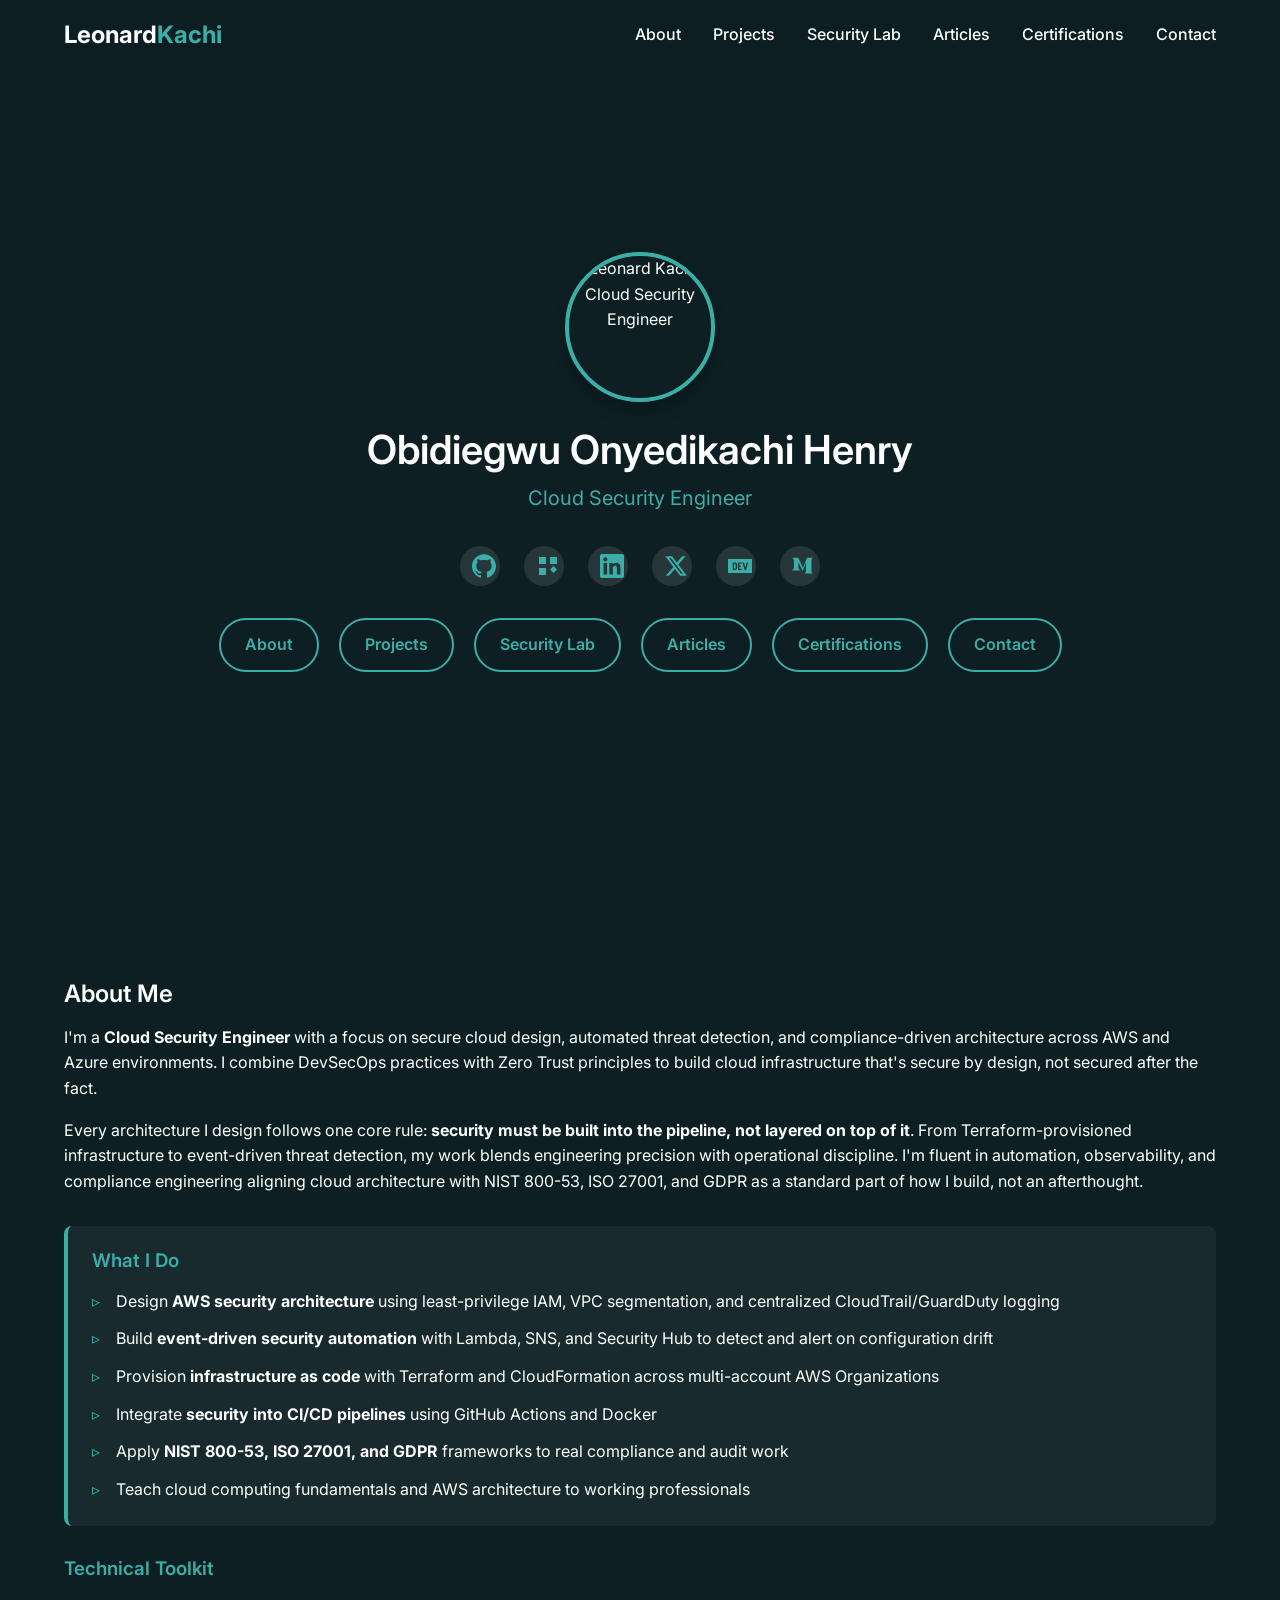
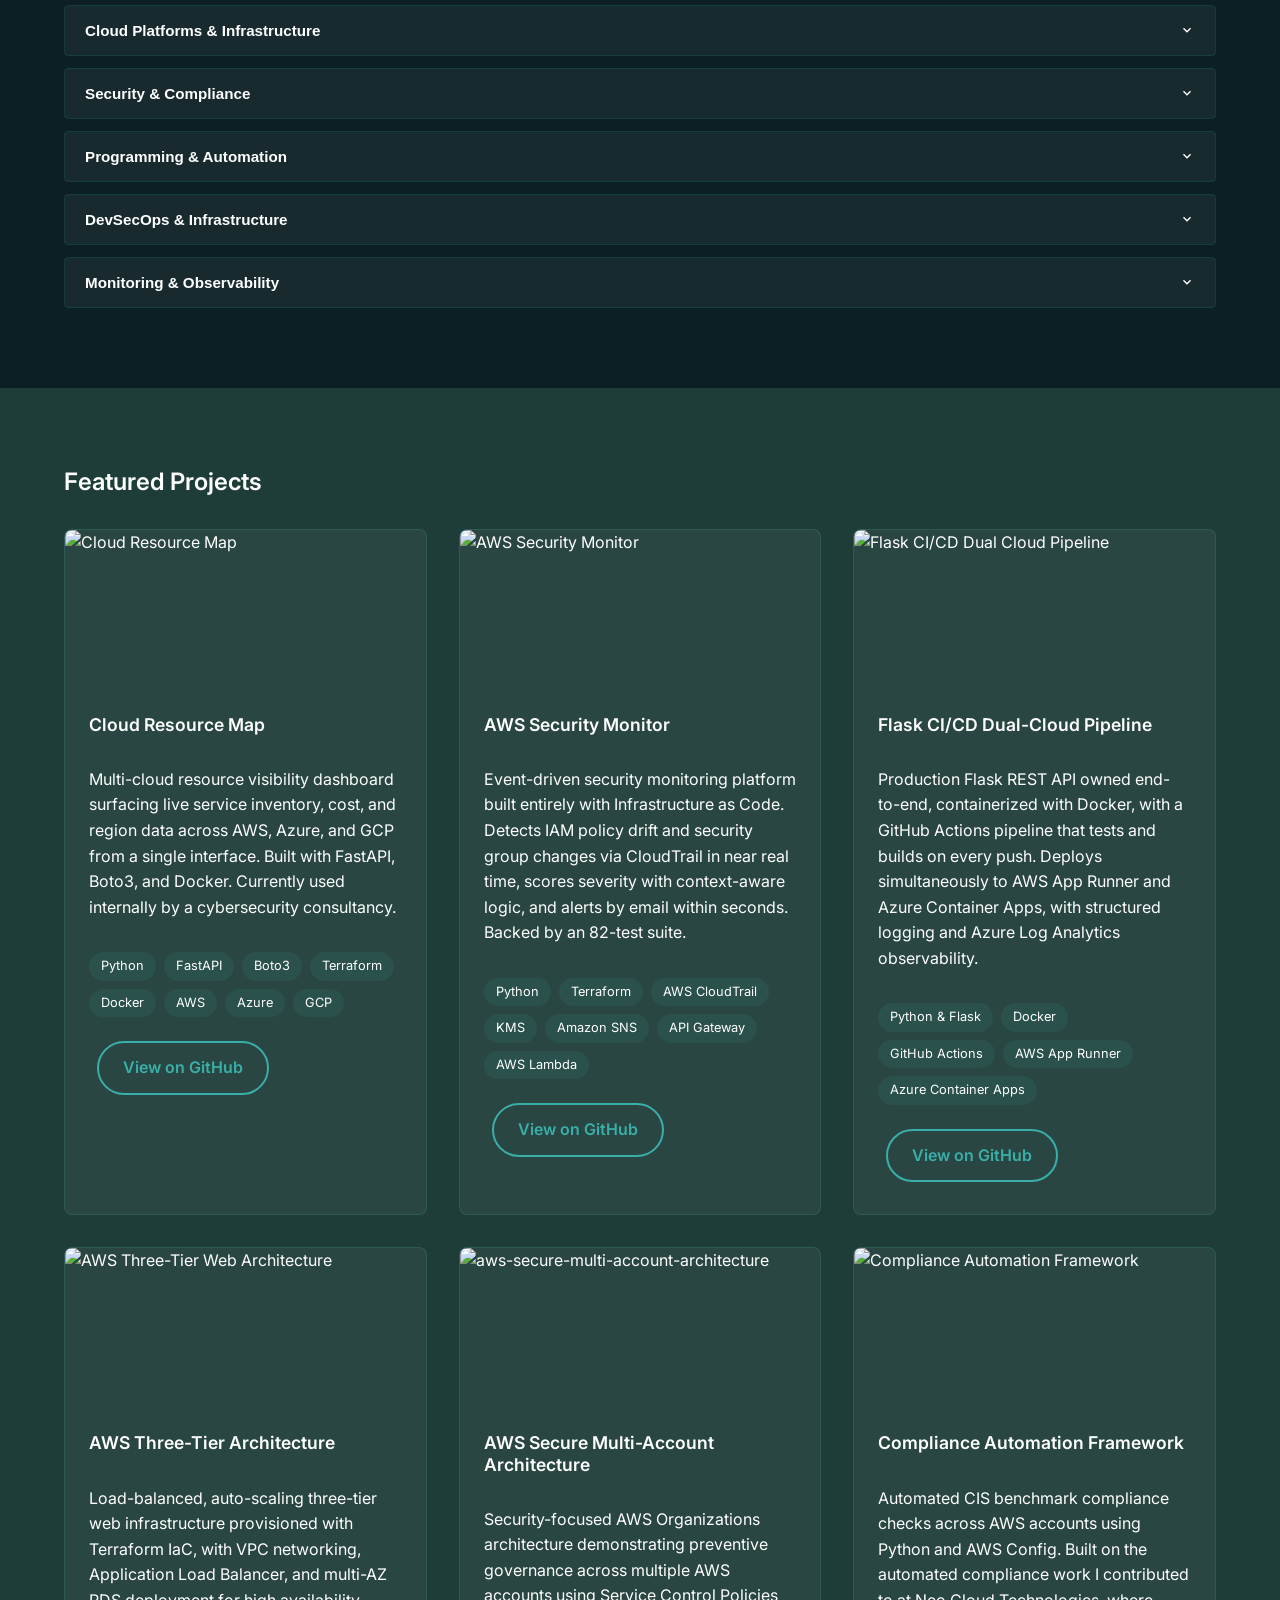
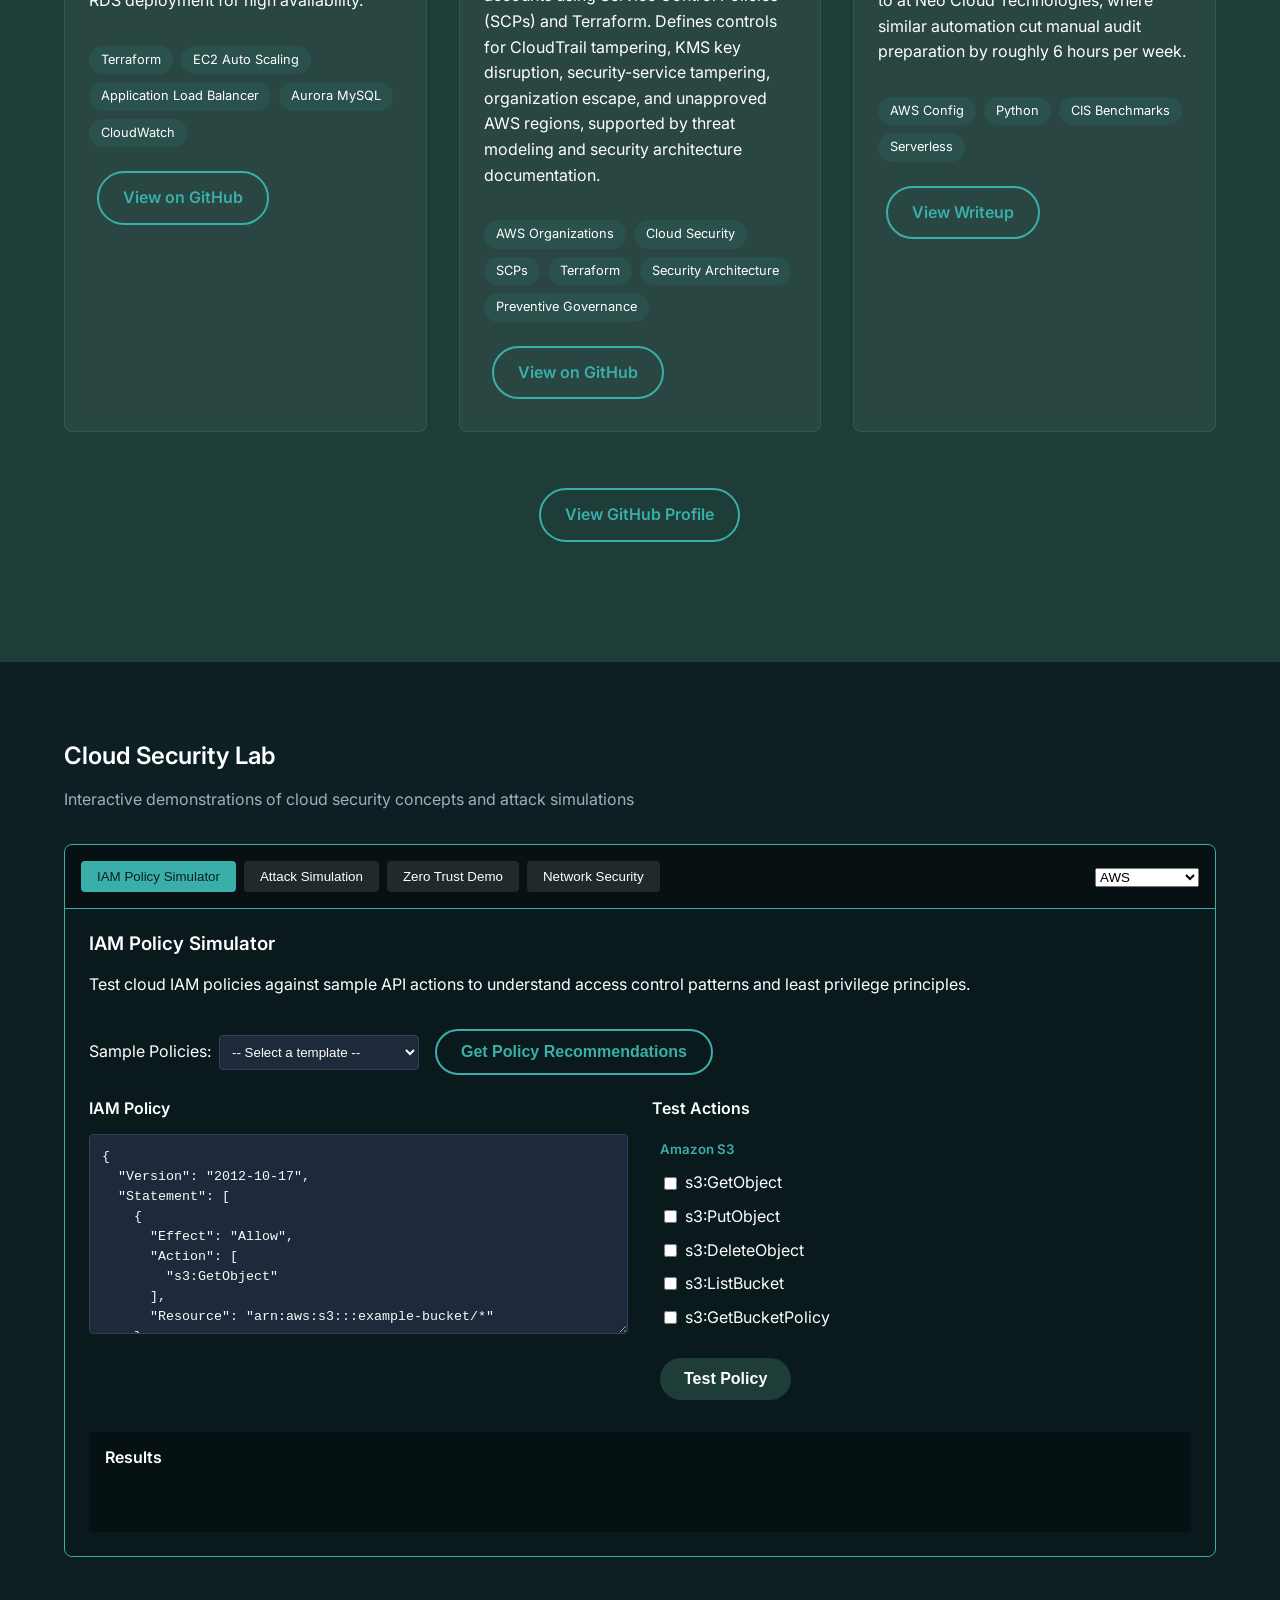
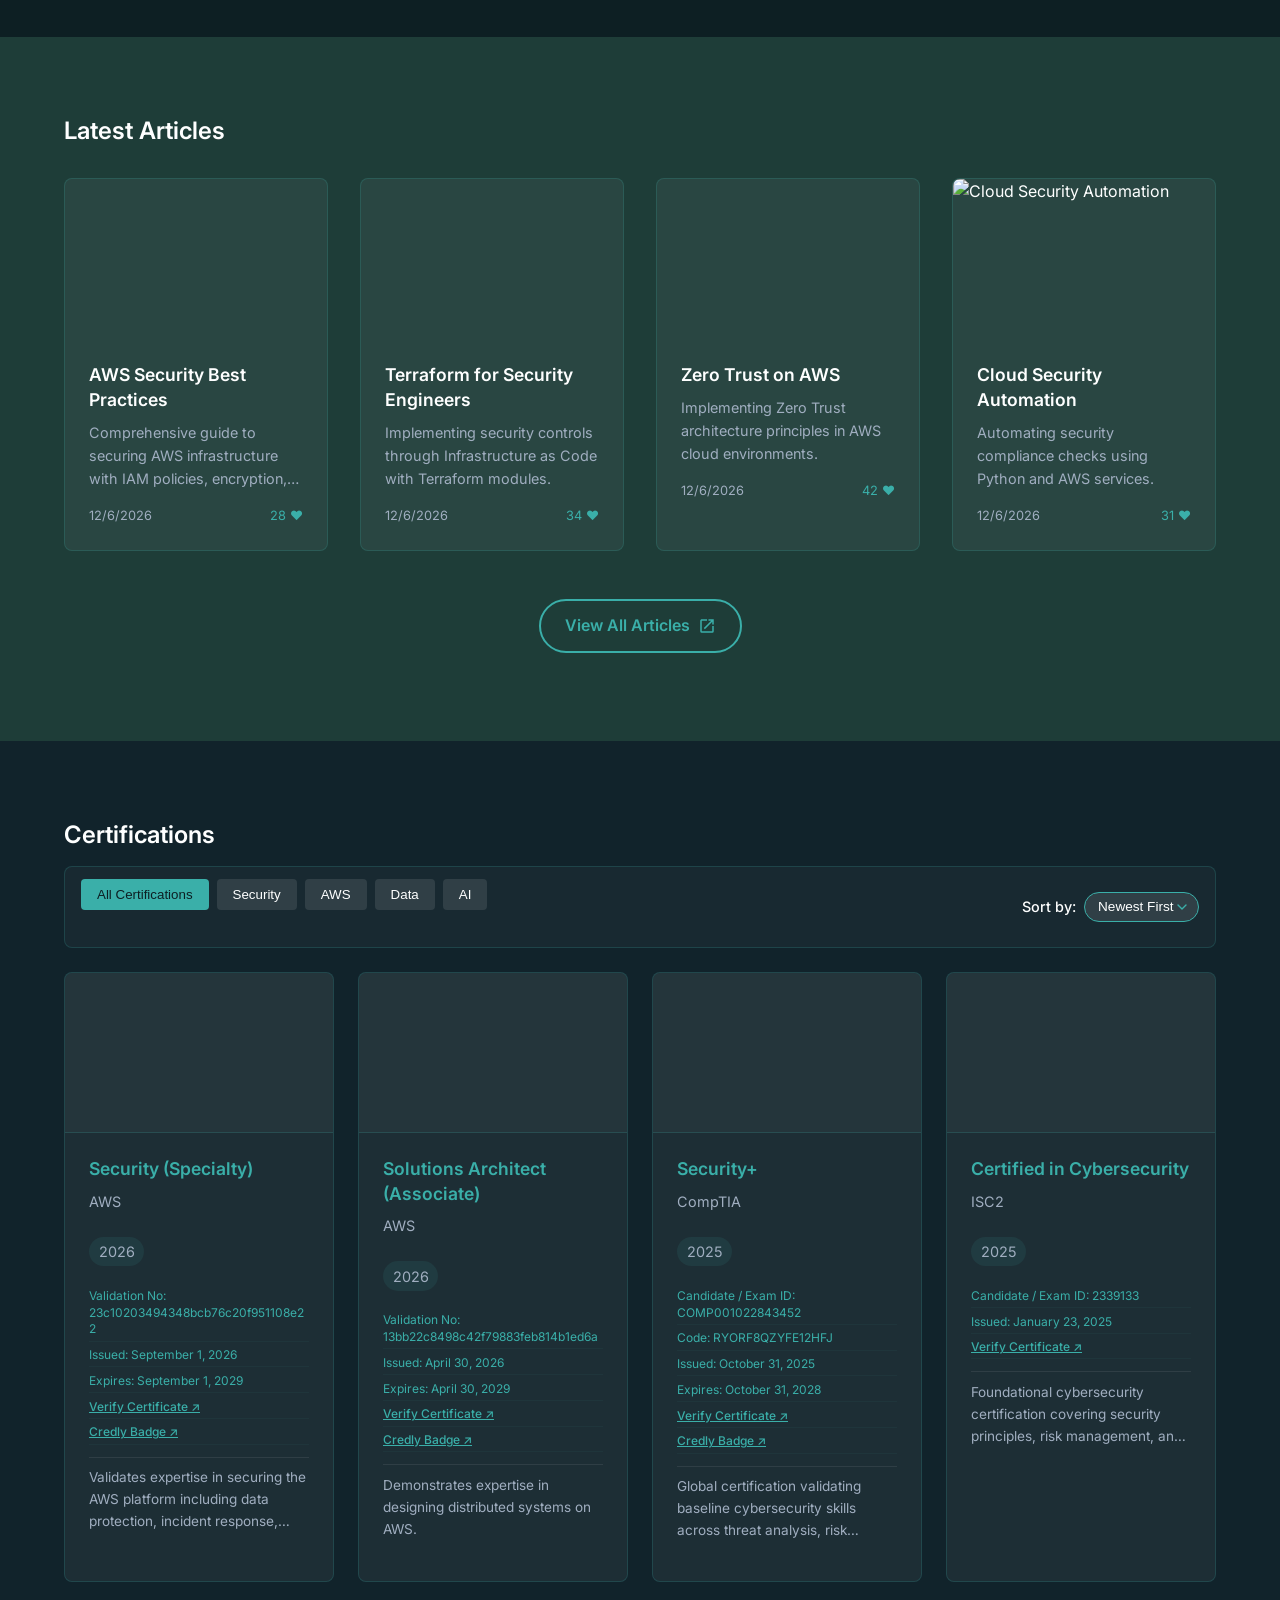
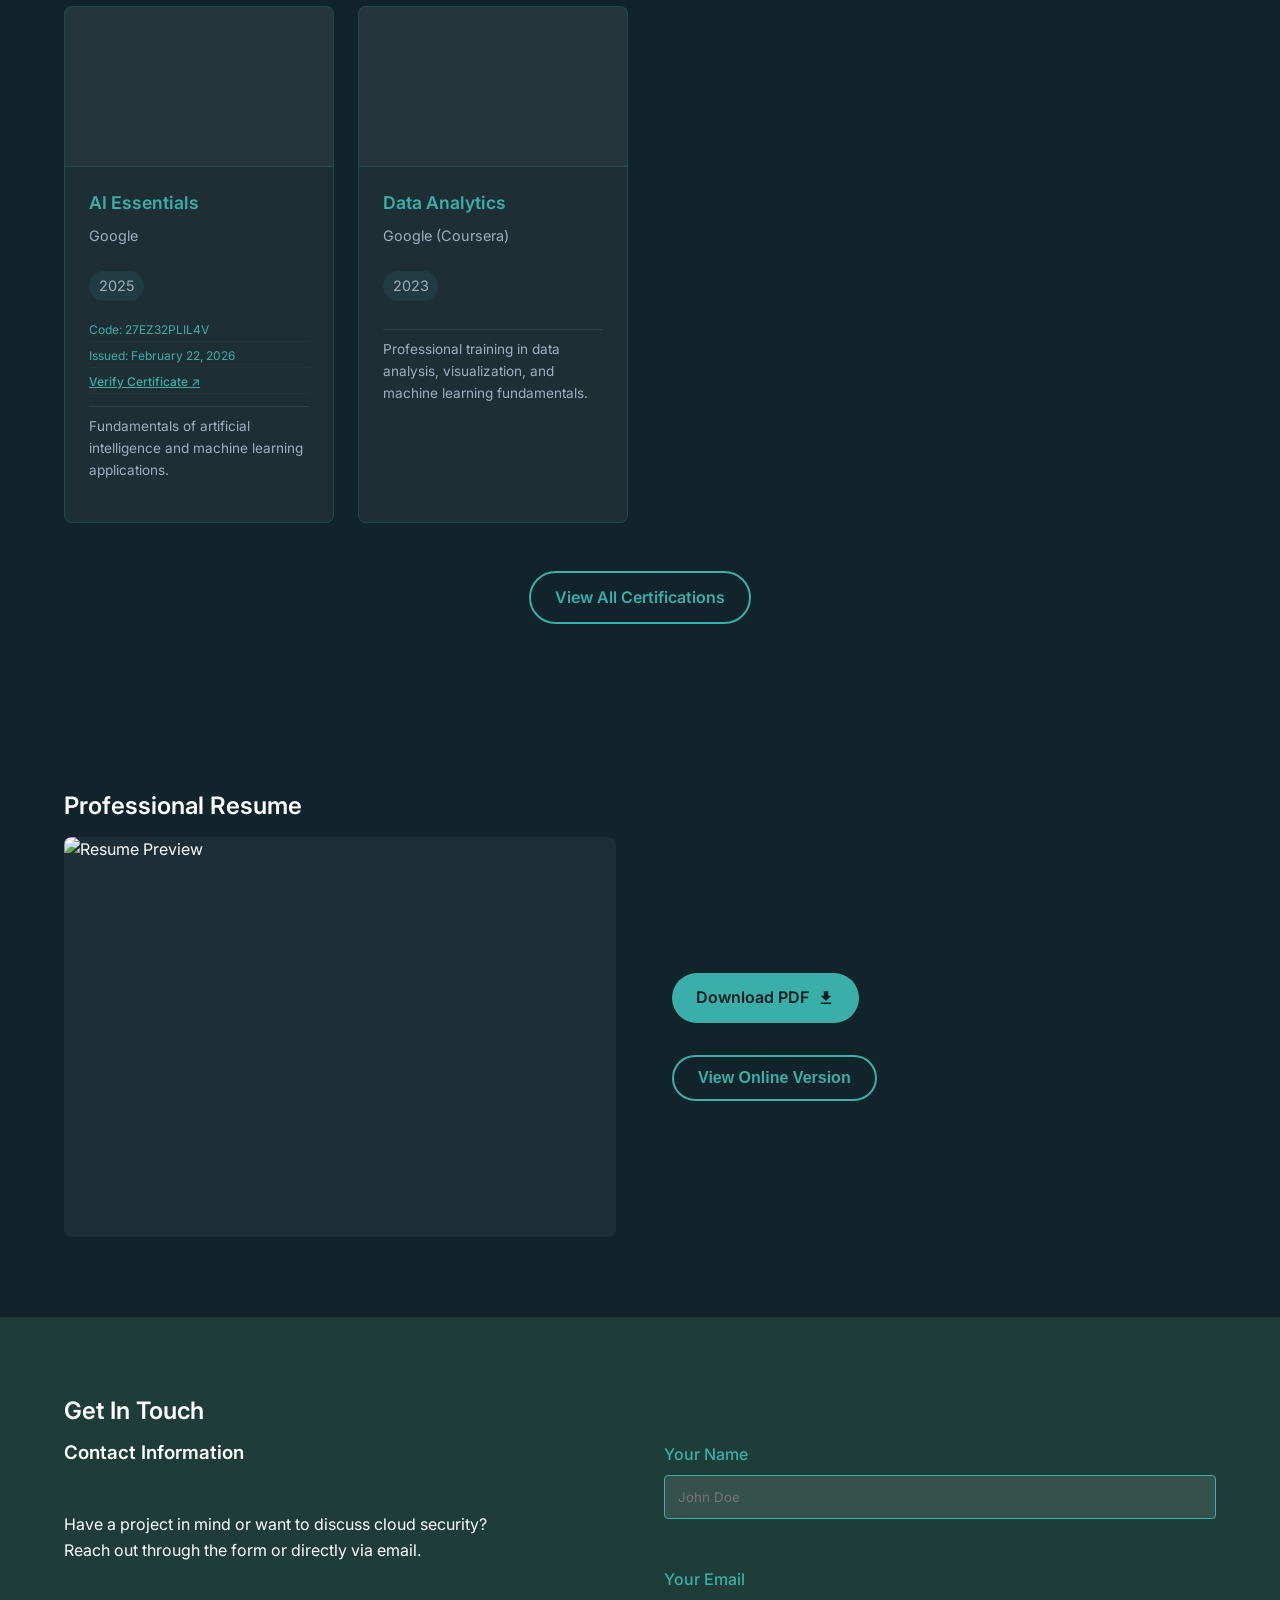
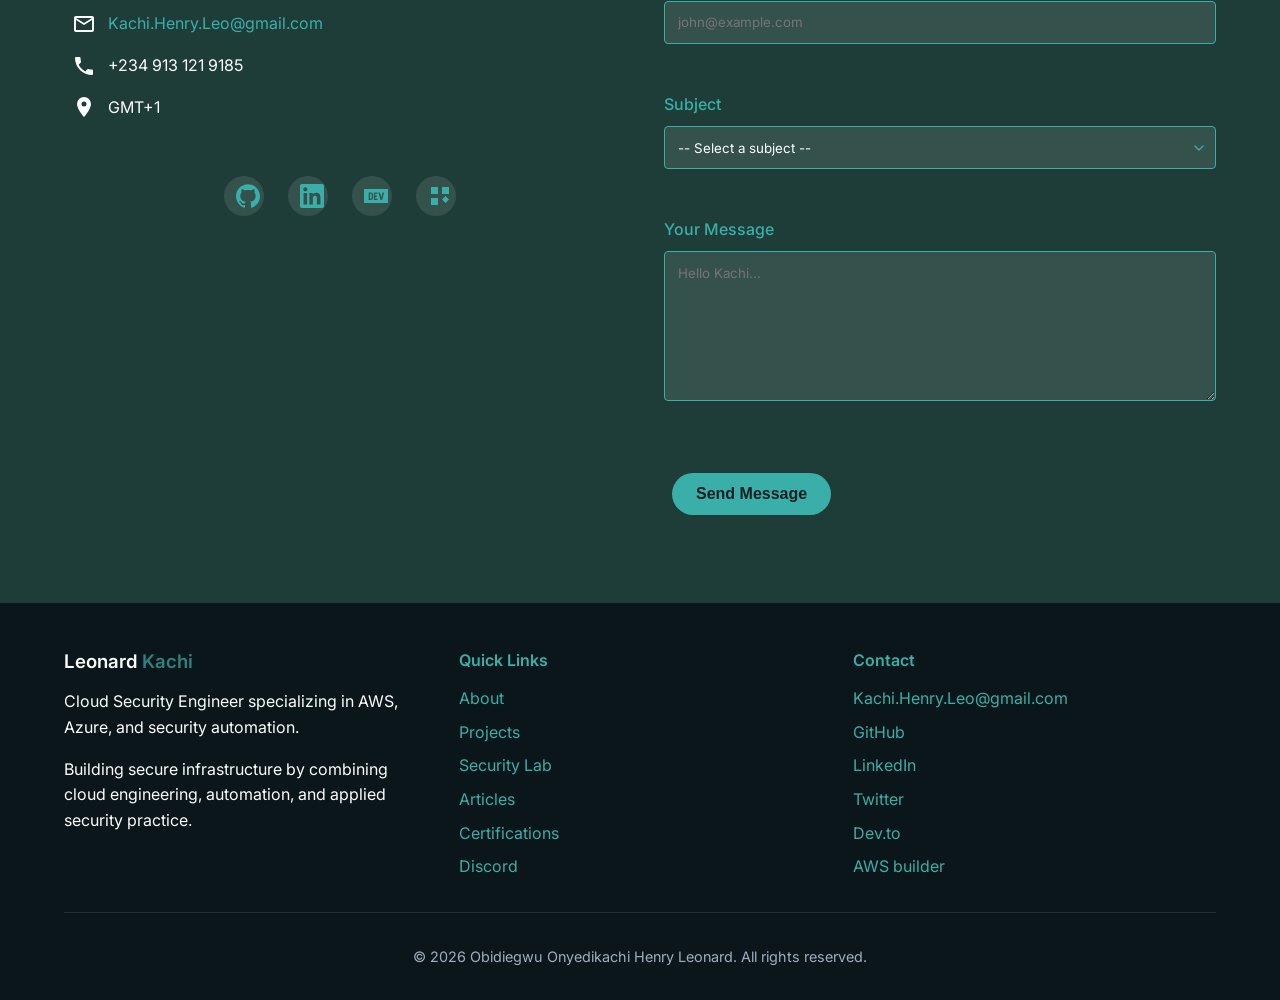
==== index.html @ e7130b91 "Add files via upload" ====
<!DOCTYPE html>
<html lang="en">
<head>
  <meta charset="UTF-8">
  <meta name="viewport" content="width=device-width, initial-scale=1.0">
  <title>Leonard Kachi | Cloud Security Engineer</title>
  <meta name="description" content="AWS/Azure Security Engineer | DevSecOps | Dev.to Technical Writer">
  <meta name="keywords" content="Cloud Security, AWS, Azure, Cybersecurity, IAM, Zero Trust">
  <meta property="og:title" content="Leonard Kachi - Cloud Security Engineer">
  <meta property="og:description" content="Cloud Security Engineer portfolio showcasing AWS, Azure, and security automation projects">
  <meta property="og:image" content="https://leonardkachi.github.io/cloud-security-portfolio/assets/images/profile.jpg">
  <meta property="og:url" content="https://leonardkachi.github.io/cloud-security-portfolio/">
  <meta name="twitter:card" content="summary_large_image">
  <link rel="stylesheet" href="styles.css">
  <link rel="preconnect" href="https://fonts.googleapis.com">
  <link rel="preconnect" href="https://fonts.gstatic.com" crossorigin>
  <link href="https://fonts.googleapis.com/css2?family=Inter:wght@300;400;500;600;700&display=swap" rel="stylesheet">
  <link rel="icon" type="image/jpg" sizes="32x32" href="assets/images/profile.jpg">
  <link rel="icon" type="image/jpg" sizes="16x16" href="assets/images/profile.jpg">
  <link rel="shortcut icon" href="assets/images/profile.jpg">
  <link rel="apple-touch-icon" sizes="180x180" href="assets/images/profile.jpg">
  <link rel="icon" type="image/jpg" sizes="192x192" href="assets/images/profile.jpg">
  <meta name="msapplication-TileImage" content="assets/images/profile.jpg">
  <script async src="https://www.googletagmanager.com/gtag/js?id=G-5C93XHLERG"></script>
  <script>
    window.dataLayer = window.dataLayer || [];
    function gtag(){dataLayer.push(arguments);}
    gtag('js', new Date());
    gtag('config', 'G-5C93XHLERG');
  </script>
</head>
<body>
  <nav class="navbar">
    <div class="container">
      <a href="#" class="logo">Leonard<span>Kachi</span></a>
      <div class="nav-links">
        <a href="#about">About</a>
        <a href="#projects">Projects</a>
        <a href="#lab">Security Lab</a>
        <a href="#articles">Articles</a>
        <a href="#certifications">Certifications</a>
        <a href="#contact">Contact</a>
      </div>
      <button class="hamburger" aria-label="Toggle menu">
        <span></span><span></span><span></span>
      </button>
    </div>
  </nav>

  <header class="hero">
    <div class="hero-overlay"></div>
    <div class="container">
      <img src="assets/images/profile.jpg" alt="Leonard Kachi - Cloud Security Engineer" class="profile-pic" width="150" height="150">
      <h1>Obidiegwu Onyedikachi Henry</h1>
      <p class="subtitle">Cloud Security Engineer</p>
      <div class="social-links">
        <a href="https://github.com/LeonardKachi" target="_blank" rel="noopener" aria-label="GitHub">
          <svg class="icon" viewBox="0 0 24 24" width="24" height="24"><path fill="currentColor" d="M12 .297c-6.63 0-12 5.373-12 12 0 5.303 3.438 9.8 8.205 11.385.6.113.82-.258.82-.577 0-.285-.01-1.04-.015-2.04-3.338.724-4.042-1.61-4.042-1.61C4.422 18.07 3.633 17.7 3.633 17.7c-1.087-.744.084-.729.084-.729 1.205.084 1.838 1.236 1.838 1.236 1.07 1.835 2.809 1.305 3.495.998.108-.776.417-1.305.76-1.605-2.665-.3-5.466-1.332-5.466-5.93 0-1.31.465-2.38 1.235-3.22-.135-.303-.54-1.523.105-3.176 0 0 1.005-.322 3.3 1.23.96-.267 1.98-.399 3-.405 1.02.006 2.04.138 3 .405 2.28-1.552 3.285-1.23 3.285-1.23.645 1.653.24 2.873.12 3.176.765.84 1.23 1.91 1.23 3.22 0 4.61-2.805 5.625-5.475 5.92.42.36.81 1.096.81 2.22 0 1.606-.015 2.896-.015 3.286 0 .315.21.69.825.57C20.565 22.092 24 17.592 24 12.297c0-6.627-5.373-12-12-12"/></svg>
        </a>
        <a href="https://builder.aws.com/community/@leonardkachi" target="_blank" rel="noopener" aria-label="AWS Builder Center">
          <svg class="icon" viewBox="0 0 24 24" width="24" height="24"><path fill="currentColor" d="M3 3h7v7H3V3zm11 0h7v7h-7V3zm-11 11h7v7H3v-7zm11 1.5l3.5-3.5 3.5 3.5-3.5 3.5-3.5-3.5z"/></svg>
        </a>
        <a href="https://www.linkedin.com/in/onyedikachi-obidiegwu" target="_blank" rel="noopener" aria-label="LinkedIn">
          <svg class="icon" viewBox="0 0 24 24" width="24" height="24"><path fill="currentColor" d="M20.447 20.452h-3.554v-5.569c0-1.328-.027-3.037-1.852-3.037-1.853 0-2.136 1.445-2.136 2.939v5.667H9.351V9h3.414v1.561h.046c.477-.9 1.637-1.85 3.37-1.85 3.601 0 4.267 2.37 4.267 5.455v6.286zM5.337 7.433c-1.144 0-2.063-.926-2.063-2.065 0-1.138.92-2.063 2.063-2.063 1.14 0 2.064.925 2.064 2.063 0 1.139-.925 2.065-2.064 2.065zm1.782 13.019H3.555V9h3.564v11.452zM22.225 0H1.771C.792 0 0 .774 0 1.729v20.542C0 23.227.792 24 1.771 24h20.451C23.2 24 24 23.227 24 22.271V1.729C24 .774 23.2 0 22.222 0h.003z"/></svg>
        </a>
        <a href="https://x.com/Leonard_kachi" target="_blank" rel="noopener" aria-label="Twitter / X">
          <svg class="icon" viewBox="0 0 24 24" width="24" height="24"><path fill="currentColor" d="M18.244 2.25h3.308l-7.227 8.26 8.502 11.24H16.17l-5.214-6.817L4.99 21.75H1.68l7.73-8.835L1.254 2.25H8.08l4.713 6.231zm-1.161 17.52h1.833L7.084 4.126H5.117z"/></svg>
        </a>
        <a href="https://dev.to/leonardkachi" target="_blank" rel="noopener" aria-label="Dev.to">
          <svg class="icon" viewBox="0 0 24 24" width="24" height="24"><path fill="currentColor" d="M7.42 10.05c-.18-.16-.46-.23-.84-.23H6l.02 2.44.04 2.45.56-.02c.41 0 .63-.07.83-.26.24-.24.26-.36.26-2.2 0-1.91-.02-1.96-.29-2.18zM0 4.94v14.12h24V4.94H0zM8.56 15.3c-.44.58-1.06.77-2.53.77H4.71V8.53h1.4c1.67 0 2.16.18 2.6.9.27.43.29.6.32 2.57.05 2.23-.02 2.73-.47 3.3zm5.09-5.47h-2.47v1.77h1.52v1.28l-.72.04-.75.03v1.77l1.22.03 1.2.04v1.28h-1.6c-1.53 0-1.6-.01-1.87-.3l-.3-.28v-3.16c0-3.02.01-3.18.25-3.48.23-.31.25-.31 1.88-.31h1.64v1.3zm4.68 5.45c-.17.43-.64.79-1 .79-.18 0-.45-.15-.67-.39-.32-.32-.45-.63-.82-2.08l-.9-3.39-.45-1.67h.76c.4 0 .75.02.75.05 0 .06 1.16 4.54 1.26 4.83.04.15.32-.7.73-2.3l.66-2.52.74-.04c.4-.02.73 0 .73.04 0 .14-1.67 6.38-1.8 6.68z"/></svg>
        </a>
        <a href="https://medium.com/@leonardkachi" target="_blank" rel="noopener" aria-label="Medium">
          <svg class="icon" viewBox="0 0 24 24" width="24" height="24"><path fill="currentColor" d="M2.01 6.44c.03-.34-.1-.67-.36-.9L.37 4.03v-.27h5.93l4.58 10.03L15.08 3.76h5.63v.27l-1.09 1.04c-.09.07-.13.19-.11.31v12.51c-.02.12.02.24.11.31l1.07 1.04v.27h-7.97v-.27l1.11-1.08c.11-.11.11-.14.11-.31V8.31l-3.09 8.29h-.42L6.29 8.31v5.55c-.03.23.05.47.21.65l1.44 1.75v.27H.28v-.27l1.44-1.75c.16-.18.23-.43.19-.66V6.44z"/></svg>
        </a>
      </div>
      <div class="buttons">
        <a href="#about" class="btn-outline">About</a>
        <a href="#projects" class="btn-outline">Projects</a>
        <a href="#lab" class="btn-outline">Security Lab</a>
        <a href="#articles" class="btn-outline">Articles</a>
        <a href="#certifications" class="btn-outline">Certifications</a>
        <a href="#contact" class="btn-outline">Contact</a>
      </div>
    </div>
  </header>

<!-- About Me Section -->
<section id="about" class="section-dark">
  <div class="container">
    <h2>About Me</h2>
    <div class="about-content-full">
      <p>
      I'm a <strong>Cloud Security Engineer</strong> with a focus on secure cloud design, automated threat detection, and compliance-driven architecture across AWS and Azure environments. I combine DevSecOps practices with Zero Trust principles to build cloud infrastructure that's secure by design, not secured after the fact.
      </p>
      <p>
      Every architecture I design follows one core rule: <strong>security must be built into the pipeline, not layered on top of it</strong>. From Terraform-provisioned infrastructure to event-driven threat detection, my work blends engineering precision with operational discipline. I'm fluent in automation, observability, and compliance engineering aligning cloud architecture with NIST 800-53, ISO 27001, and GDPR as a standard part of how I build, not an afterthought.
      </p>
    </div>

    <div class="what-i-do">
      <h3>What I Do</h3>
      <ul class="skills-list">
        <li>Design <strong>AWS security architecture</strong> using least-privilege IAM, VPC segmentation, and centralized CloudTrail/GuardDuty logging</li>
        <li>Build <strong>event-driven security automation</strong> with Lambda, SNS, and Security Hub to detect and alert on configuration drift</li>
        <li>Provision <strong>infrastructure as code</strong> with Terraform and CloudFormation across multi-account AWS Organizations</li>
        <li>Integrate <strong>security into CI/CD pipelines</strong> using GitHub Actions and Docker</li>
        <li>Apply <strong>NIST 800-53, ISO 27001, and GDPR</strong> frameworks to real compliance and audit work</li>
        <li>Teach cloud computing fundamentals and AWS architecture to working professionals</li>
      </ul>
    </div>

    <div class="technical-toolkit">
      <h3>Technical Toolkit</h3>
      <div class="expandable-sections">

        <div class="expandable-section">
          <button class="expand-toggle" data-target="cloud-platforms">
            <span class="expand-title">Cloud Platforms & Infrastructure</span>
            <svg class="toggle-icon" viewBox="0 0 24 24" width="16" height="16"><path fill="currentColor" d="M7.41 8.59L12 13.17l4.59-4.58L18 10l-6 6-6-6 1.41-1.41z"/></svg>
          </button>
          <div class="expandable-content" id="cloud-platforms">
            <div class="tech-tags">
              <span>AWS (IAM, EC2, S3, Lambda, GuardDuty, CloudTrail, Security Hub, VPC, Config, Organizations)</span>
              <span>Azure</span>
              <span>Google Cloud Platform</span>
              <span>Docker</span>
              <span>Kubernetes (EKS)</span>
            </div>
          </div>
        </div>

        <div class="expandable-section">
          <button class="expand-toggle" data-target="security-compliance">
            <span class="expand-title">Security & Compliance</span>
            <svg class="toggle-icon" viewBox="0 0 24 24" width="16" height="16"><path fill="currentColor" d="M7.41 8.59L12 13.17l4.59-4.58L18 10l-6 6-6-6 1.41-1.41z"/></svg>
          </button>
          <div class="expandable-content" id="security-compliance">
            <div class="tech-tags">
              <span>Zero Trust Architecture</span>
              <span>IAM & SCPs</span>
              <span>Threat Modeling</span>
              <span>Nmap, Wireshark, OpenVAS</span>
              <span>NIST 800-53</span>
              <span>ISO 27001</span>
              <span>CIS Benchmarks</span>
              <span>GDPR</span>
            </div>
          </div>
        </div>

        <div class="expandable-section">
          <button class="expand-toggle" data-target="programming-automation">
            <span class="expand-title">Programming & Automation</span>
            <svg class="toggle-icon" viewBox="0 0 24 24" width="16" height="16"><path fill="currentColor" d="M7.41 8.59L12 13.17l4.59-4.58L18 10l-6 6-6-6 1.41-1.41z"/></svg>
          </button>
          <div class="expandable-content" id="programming-automation">
            <div class="tech-tags">
              <span>Python</span><span>Bash/Shell</span><span>JavaScript</span><span>SQL</span><span>PowerShell</span><span>YAML</span>
            </div>
          </div>
        </div>

        <div class="expandable-section">
          <button class="expand-toggle" data-target="devsecops-infrastructure">
            <span class="expand-title">DevSecOps & Infrastructure</span>
            <svg class="toggle-icon" viewBox="0 0 24 24" width="16" height="16"><path fill="currentColor" d="M7.41 8.59L12 13.17l4.59-4.58L18 10l-6 6-6-6 1.41-1.41z"/></svg>
          </button>
          <div class="expandable-content" id="devsecops-infrastructure">
            <div class="tech-tags">
              <span>Terraform</span><span>Ansible</span><span>CloudFormation</span><span>GitHub Actions</span><span>Jenkins</span><span>CI/CD Security</span>
            </div>
          </div>
        </div>

        <div class="expandable-section">
          <button class="expand-toggle" data-target="monitoring-intelligence">
            <span class="expand-title">Monitoring & Observability</span>
            <svg class="toggle-icon" viewBox="0 0 24 24" width="16" height="16"><path fill="currentColor" d="M7.41 8.59L12 13.17l4.59-4.58L18 10l-6 6-6-6 1.41-1.41z"/></svg>
          </button>
          <div class="expandable-content" id="monitoring-intelligence">
            <div class="tech-tags">
              <span>CloudWatch</span><span>Prometheus</span><span>Grafana</span><span>ELK Stack</span>
            </div>
          </div>
        </div>

      </div>
    </div>
  </div>
</section>

<!-- Projects Section -->
<section id="projects" class="section-light">
  <div class="container">
    <h2>Featured Projects</h2>
    <div class="projects-grid">

      <div class="project-card">
        <div class="project-image">
          <img src="assets/images/Cloud Resource Map.png" alt="Cloud Resource Map" loading="lazy">
        </div>
        <div class="project-content">
          <h3>Cloud Resource Map</h3>
          <p>Multi-cloud resource visibility dashboard surfacing live service inventory, cost, and region data across AWS, Azure, and GCP from a single interface. Built with FastAPI, Boto3, and Docker. Currently used internally by a cybersecurity consultancy.</p>
          <div class="project-tech">
            <span>Python</span><span>FastAPI</span><span>Boto3</span><span>Terraform</span><span>Docker</span><span>AWS</span><span>Azure</span><span>GCP</span>
          </div>
          <a href="https://github.com/LeonardKachi/Cloud-Resource-Map" class="btn-outline project-link" target="_blank">View on GitHub</a>
        </div>
      </div>

      <div class="project-card">
        <div class="project-image">
          <img src="assets/images/AWS Security Monitor.png" alt="AWS Security Monitor" loading="lazy">
        </div>
        <div class="project-content">
          <h3>AWS Security Monitor</h3>
          <p>Event-driven security monitoring platform built entirely with Infrastructure as Code. Detects IAM policy drift and security group changes via CloudTrail in near real time, scores severity with context-aware logic, and alerts by email within seconds. Backed by an 82-test suite.</p>
          <div class="project-tech">
            <span>Python</span><span>Terraform</span><span>AWS CloudTrail</span><span>KMS</span><span>Amazon SNS</span><span>API Gateway</span><span>AWS Lambda</span>
          </div>
          <a href="https://github.com/LeonardKachi/AWS-Security-Monitor" class="btn-outline project-link" target="_blank">View on GitHub</a>
        </div>
      </div>

      <div class="project-card">
        <div class="project-image">
          <img src="assets/images/flask-cicd-api.webp" alt="Flask CI/CD Dual Cloud Pipeline" loading="lazy">
        </div>
        <div class="project-content">
          <h3>Flask CI/CD Dual-Cloud Pipeline</h3>
          <p>Production Flask REST API owned end-to-end, containerized with Docker, with a GitHub Actions pipeline that tests and builds on every push. Deploys simultaneously to AWS App Runner and Azure Container Apps, with structured logging and Azure Log Analytics observability.</p>
          <div class="project-tech">
            <span>Python & Flask</span><span>Docker</span><span>GitHub Actions</span><span>AWS App Runner</span><span>Azure Container Apps</span>
          </div>
          <a href="https://github.com/LeonardKachi/flask-cicd-api" class="btn-outline project-link" target="_blank">View on GitHub</a>
        </div>
      </div>

      <div class="project-card">
        <div class="project-image">
          <img src="assets/images/AWS-Achitecture.png" alt="AWS Three-Tier Web Architecture" loading="lazy">
        </div>
        <div class="project-content">
          <h3>AWS Three-Tier Architecture</h3>
          <p>Load-balanced, auto-scaling three-tier web infrastructure provisioned with Terraform IaC, with VPC networking, Application Load Balancer, and multi-AZ RDS deployment for high availability.</p>
          <div class="project-tech">
            <span>Terraform</span><span>EC2 Auto Scaling</span><span>Application Load Balancer</span><span>Aurora MySQL</span><span>CloudWatch</span>
          </div>
          <a href="https://github.com/LeonardKachi/AWS-Three-Tier-Web-Architecture-Project" class="btn-outline project-link" target="_blank">View on GitHub</a>
        </div>
      </div>

      <div class="project-card">
        <div class="project-image">
          <img src="assets/images/aws-secure-multi-account-architecture.png" alt="aws-secure-multi-account-architecture" loading="lazy">
        </div>
        <div class="project-content">
          <h3>AWS Secure Multi-Account Architecture</h3>
          <p>Security-focused AWS Organizations architecture demonstrating preventive governance across multiple AWS accounts using Service Control Policies (SCPs) and Terraform. Defines controls for CloudTrail tampering, KMS key disruption, security-service tampering, organization escape, and unapproved AWS regions, supported by threat modeling and security architecture documentation.</p>
          <div class="project-tech">
            <span>AWS Organizations</span><span>Cloud Security</span><span> SCPs</span><span>Terraform</span><span>Security Architecture</span><span>Preventive Governance</span>
          </div>
          <a href="https://github.com/LeonardKachi/AWS-Secure-Multi-Account-Architecture.git" class="btn-outline project-link laptop-content-btn">View on GitHub</a>
        </div>
      </div>

      <div class="project-card">
        <div class="project-image">
          <img src="assets/images/Compliance Automation Framework.jpg" alt="Compliance Automation Framework" loading="lazy">
        </div>
        <div class="project-content">
          <h3>Compliance Automation Framework</h3>
          <p>Automated CIS benchmark compliance checks across AWS accounts using Python and AWS Config. Built on the automated compliance work I contributed to at Neo Cloud Technologies, where similar automation cut manual audit preparation by roughly 6 hours per week.</p>
          <div class="project-tech">
            <span>AWS Config</span><span>Python</span><span>CIS Benchmarks</span><span>Serverless</span>
          </div>
          <a href="Compliance_Automation_Framework.html" class="btn-outline project-link">View Writeup</a>
        </div>
      </div>

      <div class="view-more">
        <a href="https://github.com/LeonardKachi" target="_blank" class="btn-outline">View GitHub Profile</a>
      </div>
    </div>
  </div>
</section>

  <!-- Interactive Lab Section -->
  <section id="lab" class="section-dark">
    <div class="container">
      <h2>Cloud Security Lab</h2>
      <p class="section-description">Interactive demonstrations of cloud security concepts and attack simulations</p>
      <div class="lab-container">
        <div class="lab-header">
          <div class="scenario-selector">
            <button class="scenario-btn active" data-scenario="iam">IAM Policy Simulator</button>
            <button class="scenario-btn" data-scenario="attack">Attack Simulation</button>
            <button class="scenario-btn" data-scenario="zerotrust">Zero Trust Demo</button>
            <button class="scenario-btn" data-scenario="network">Network Security</button>
          </div>
          <div class="cloud-selector">
            <select id="cloud-provider">
              <option value="aws">AWS</option>
              <option value="azure">Azure</option>
              <option value="gcp">Google Cloud</option>
            </select>
          </div>
        </div>
        <div class="lab-content">
          <div id="iam-scenario" class="scenario-content active">
            <div class="scenario-description">
              <h3>IAM Policy Simulator</h3>
              <p>Test cloud IAM policies against sample API actions to understand access control patterns and least privilege principles.</p>
            </div>
            <div class="policy-templates">
              <label for="action-presets">Sample Policies:</label>
              <select id="action-presets">
                <option value="">-- Select a template --</option>
                <option value="s3-readonly">S3 Read Only</option>
                <option value="ec2-full">EC2 Full Access</option>
                <option value="least-privilege">Least Privilege Example</option>
                <option value="admin-access">Admin Access</option>
              </select>
              <button id="recommend-policy" class="btn-outline">Get Policy Recommendations</button>
            </div>
            <div class="interactive-area">
              <div class="policy-editor">
                <h4>IAM Policy</h4>
                <textarea id="policy-input" class="code-editor">{
  "Version": "2012-10-17",
  "Statement": [
    {
      "Effect": "Allow",
      "Action": [
        "s3:GetObject"
      ],
      "Resource": "arn:aws:s3:::example-bucket/*"
    }
  ]
}</textarea>
              </div>
              <div class="action-tester">
                <h4>Test Actions</h4>
                <div class="action-list" id="action-list-container"></div>
                <button id="test-policy-btn" class="btn-lab">Test Policy</button>
              </div>
              <div class="results-panel">
                <h4>Results</h4>
                <div id="policy-results"></div>
              </div>
            </div>
          </div>

          <div id="attack-scenario" class="scenario-content">
            <div class="scenario-description">
              <h3>Real-time Attack Simulation</h3>
              <p>Simulate common cloud attack patterns and see how security controls can prevent them.</p>
            </div>
            <div class="attack-simulation">
              <div class="attack-selector">
                <label for="attack-type">Select Attack Scenario:</label>
                <select id="attack-type">
                  <option value="">-- Select an attack --</option>
                  <option value="data-exfiltration">Data Exfiltration</option>
                  <option value="privilege-escalation">Privilege Escalation</option>
                  <option value="cryptomining">Cryptomining</option>
                  <option value="denial-of-service">Denial of Service</option>
                </select>
              </div>
              <div class="attack-visualization">
                <div class="attack-log" id="attack-log"></div>
                <div class="attack-controls">
                  <button id="start-attack" class="btn-lab">Start Simulation</button>
                  <button id="stop-attack" class="btn-outline" disabled>Stop</button>
                </div>
              </div>
            </div>
          </div>

          <div id="zerotrust-scenario" class="scenario-content">
            <div class="scenario-description">
              <h3>Zero Trust Architecture</h3>
              <p>Explore how Zero Trust principles apply to cloud environments with this interactive demo.</p>
            </div>
            <div class="zero-trust-flow"></div>
            <div class="zero-trust-principles">
              <h4>Core Principles</h4>
              <div class="principles-container">
                <button class="scroll-btn left-scroll" aria-label="Scroll left">
                  <svg viewBox="0 0 24 24" width="24" height="24"><path fill="currentColor" d="M15.41 16.58L10.83 12l4.58-4.59L14 6l-6 6 6 6 1.41-1.42z"/></svg>
                </button>
                <div class="principles-grid">
                  <div class="principle-card"><div class="principle-icon">🔐</div><h5>Verify Explicitly</h5><p>Authenticate and authorize every request based on all available data points</p></div>
                  <div class="principle-card"><div class="principle-icon">📉</div><h5>Least Privilege</h5><p>Grant just-in-time and just-enough-access with risk-based adaptive policies</p></div>
                  <div class="principle-card"><div class="principle-icon">🔄</div><h5>Assume Breach</h5><p>Minimize blast radius and segment access to prevent lateral movement</p></div>
                  <div class="principle-card"><div class="principle-icon">🔍</div><h5>Continuous Monitoring</h5><p>Real-time analysis of all network traffic and access patterns</p></div>
                  <div class="principle-card"><div class="principle-icon">🧩</div><h5>Microsegmentation</h5><p>Divide networks into secure zones with individual access controls</p></div>
                  <div class="principle-card"><div class="principle-icon">🤖</div><h5>Automated Response</h5><p>Implement AI-driven threat detection and automated remediation</p></div>
                  <div class="principle-card"><div class="principle-icon">📜</div><h5>Policy Enforcement</h5><p>Consistent security policies across all environments and devices</p></div>
                  <div class="principle-card"><div class="principle-icon">🔗</div><h5>Encryption Everywhere</h5><p>Data encryption in transit and at rest by default</p></div>
                </div>
                <button class="scroll-btn right-scroll" aria-label="Scroll right">
                  <svg viewBox="0 0 24 24" width="24" height="24"><path fill="currentColor" d="M8.59 16.58L13.17 12 8.59 7.41 10 6l6 6-6 6-1.41-1.42z"/></svg>
                </button>
              </div>
            </div>
          </div>

          <div id="network-scenario" class="scenario-content">
            <div class="scenario-description">
              <h3>Network Security</h3>
              <p>Visualize security groups and network ACLs in a cloud environment.</p>
            </div>
            <div class="network-visualization">
              <div class="network-diagram-container">
                <div class="network-diagram">
                  <div class="vpc">
                    <h4>VPC Architecture</h4>
                    <div class="subnets">
                      <div class="subnet public-subnet">
                        <h5>Public Subnet</h5>
                        <div class="instance web-server" data-sg="WebServerSG"><span>Web Server</span></div>
                        <div class="instance nat"><span>NAT Gateway</span></div>
                      </div>
                      <div class="subnet private-subnet">
                        <h5>Private Subnet</h5>
                        <div class="instance app-server" data-sg="AppServerSG"><span>App Server</span></div>
                        <div class="instance db-server" data-sg="DBServerSG"><span>Database</span></div>
                      </div>
                    </div>
                  </div>
                </div>
                <div class="security-details-panel">
                  <h4>Security Group Details</h4>
                  <div id="sg-details"><p>Click on an instance to view its security group rules</p></div>
                </div>
              </div>
              <div class="network-controls">
                <button class="btn-outline" id="show-sg-btn">Show Security Groups</button>
              </div>
            </div>
          </div>
        </div>
      </div>
    </div>
  </section>

  <!-- Articles Section -->
  <section id="articles" class="section-light">
    <div class="container">
      <h2>Latest Articles</h2>
      <div class="articles-grid" id="devto-feed">
        <div class="skeleton-card"></div>
        <div class="skeleton-card"></div>
        <div class="skeleton-card"></div>
      </div>
      <div class="articles-footer">
        <a href="Articles.html" target="_blank" rel="noopener" class="btn-outline">
          View All Articles
          <svg class="icon" viewBox="0 0 24 24" width="18" height="18"><path fill="currentColor" d="M14,3V5H17.59L7.76,14.83L9.17,16.24L19,6.41V10H21V3M19,19H5V5H12V3H5C3.89,3 3,3.9 3,5V19A2,2 0 0,0 5,21H19A2,2 0 0,0 21,19V12H19V19Z"/></svg>
        </a>
      </div>
    </div>
  </section>

  <!-- Certifications Section -->
  <section id="certifications" class="section-accent">
    <div class="container">
      <h2>Certifications</h2>
      <div class="controls-bar">
        <div id="cert-filters" class="cert-filters"></div>
        <div class="sort-container">
          <span class="sort-label">Sort by:</span>
          <select id="sort-select" class="sort-select">
            <option value="newest" selected>Newest First</option>
            <option value="oldest">Oldest First</option>
          </select>
        </div>
      </div>
      <div class="cert-grid"></div>
      <div class="view-more">
        <a href="certifications.html" class="btn-outline">View All Certifications</a>
      </div>
    </div>
  </section>

  <!-- Resume Section -->
  <section id="resume" class="section-accent">
    <div class="container">
      <h2>Professional Resume</h2>
      <div class="resume-container">
        <div class="resume-preview">
          <img src="assets/images/resume-preview.png" alt="Resume Preview" loading="lazy">
        </div>
        <div class="resume-actions">
          <a href="resources/Resume.pdf" download class="btn-primary">
            Download PDF
            <svg class="icon" viewBox="0 0 24 24" width="18" height="18"><path fill="currentColor" d="M5,20H19V18H5M19,9H15V3H9V9H5L12,16L19,9Z"/></svg>
          </a>
          <button id="view-resume-btn" class="btn-outline">View Online Version</button>
        </div>
      </div>
    </div>
  </section>

  <!-- Contact Form -->
  <section id="contact" class="section-light">
    <div class="container">
      <h2>Get In Touch</h2>
      <div class="contact-container">
        <div class="contact-info">
          <h3>Contact Information</h3>
          <p>Have a project in mind or want to discuss cloud security?<br>Reach out through the form or directly via email.</p>
          <div class="contact-methods">
            <div class="contact-method">
              <svg class="icon" viewBox="0 0 24 24" width="24" height="24"><path fill="currentColor" d="M22 6C22 4.9 21.1 4 20 4H4C2.9 4 2 4.9 2 6V18C2 19.1 2.9 20 4 20H20C21.1 20 22 19.1 22 18V6M20 6L12 11L4 6H20M20 18H4V8L12 13L20 8V18Z"/></svg>
              <a href="mailto:Kachi.Henry.Leo@gmail.com">Kachi.Henry.Leo@gmail.com</a>
            </div>
            <div class="contact-method">
              <svg class="icon" viewBox="0 0 24 24" width="24" height="24"><path fill="currentColor" d="M6.62,10.79C8.06,13.62 10.38,15.94 13.21,17.38L15.41,15.18C15.69,14.9 16.08,14.82 16.43,14.93C17.55,15.3 18.75,15.5 20,15.5A1,1 0 0,1 21,16.5V20A1,1 0 0,1 20,21A17,17 0 0,1 3,4A1,1 0 0,1 4,3H7.5A1,1 0 0,1 8.5,4C8.5,5.25 8.7,6.45 9.07,7.57C9.18,7.92 9.1,8.31 8.82,8.59L6.62,10.79Z"/></svg>
              <span>+234 913 121 9185</span>
            </div>
            <div class="contact-method">
              <svg class="icon" viewBox="0 0 24 24" width="24" height="24"><path fill="currentColor" d="M12,11.5A2.5,2.5 0 0,1 9.5,9A2.5,2.5 0 0,1 12,6.5A2.5,2.5 0 0,1 14.5,9A2.5,2.5 0 0,1 12,11.5M12,2A7,7 0 0,0 5,9C5,14.25 12,22 12,22C12,22 19,14.25 19,9A7,7 0 0,0 12,2Z"/></svg>
              <span> GMT+1 </span>
            </div>
          </div>
          <div class="social-links">
            <a href="https://github.com/LeonardKachi" target="_blank" rel="noopener" aria-label="GitHub"><svg class="icon" viewBox="0 0 24 24" width="24" height="24"><path fill="currentColor" d="M12 .297c-6.63 0-12 5.373-12 12 0 5.303 3.438 9.8 8.205 11.385.6.113.82-.258.82-.577 0-.285-.01-1.04-.015-2.04-3.338.724-4.042-1.61-4.042-1.61C4.422 18.07 3.633 17.7 3.633 17.7c-1.087-.744.084-.729.084-.729 1.205.084 1.838 1.236 1.838 1.236 1.07 1.835 2.809 1.305 3.495.998.108-.776.417-1.305.76-1.605-2.665-.3-5.466-1.332-5.466-5.93 0-1.31.465-2.38 1.235-3.22-.135-.303-.54-1.523.105-3.176 0 0 1.005-.322 3.3 1.23.96-.267 1.98-.399 3-.405 1.02.006 2.04.138 3 .405 2.28-1.552 3.285-1.23 3.285-1.23.645 1.653.24 2.873.12 3.176.765.84 1.23 1.91 1.23 3.22 0 4.61-2.805 5.625-5.475 5.92.42.36.81 1.096.81 2.22 0 1.606-.015 2.896-.015 3.286 0 .315.21.69.825.57C20.565 22.092 24 17.592 24 12.297c0-6.627-5.373-12-12-12"/></svg></a>
            <a href="https://www.linkedin.com/in/onyedikachi-obidiegwu" target="_blank" rel="noopener" aria-label="LinkedIn"><svg class="icon" viewBox="0 0 24 24" width="24" height="24"><path fill="currentColor" d="M20.447 20.452h-3.554v-5.569c0-1.328-.027-3.037-1.852-3.037-1.853 0-2.136 1.445-2.136 2.939v5.667H9.351V9h3.414v1.561h.046c.477-.9 1.637-1.85 3.37-1.85 3.601 0 4.267 2.37 4.267 5.455v6.286zM5.337 7.433c-1.144 0-2.063-.926-2.063-2.065 0-1.138.92-2.063 2.063-2.063 1.14 0 2.064.925 2.064 2.063 0 1.139-.925 2.065-2.064 2.065zm1.782 13.019H3.555V9h3.564v11.452zM22.225 0H1.771C.792 0 0 .774 0 1.729v20.542C0 23.227.792 24 1.771 24h20.451C23.2 24 24 23.227 24 22.271V1.729C24 .774 23.2 0 22.222 0h.003z"/></svg></a>
            <a href="https://dev.to/leonardkachi" target="_blank" rel="noopener" aria-label="Dev.to"><svg class="icon" viewBox="0 0 24 24" width="24" height="24"><path fill="currentColor" d="M7.42 10.05c-.18-.16-.46-.23-.84-.23H6l.02 2.44.04 2.45.56-.02c.41 0 .63-.07.83-.26.24-.24.26-.36.26-2.2 0-1.91-.02-1.96-.29-2.18zM0 4.94v14.12h24V4.94H0zM8.56 15.3c-.44.58-1.06.77-2.53.77H4.71V8.53h1.4c1.67 0 2.16.18 2.6.9.27.43.29.6.32 2.57.05 2.23-.02 2.73-.47 3.3zm5.09-5.47h-2.47v1.77h1.52v1.28l-.72.04-.75.03v1.77l1.22.03 1.2.04v1.28h-1.6c-1.53 0-1.6-.01-1.87-.3l-.3-.28v-3.16c0-3.02.01-3.18.25-3.48.23-.31.25-.31 1.88-.31h1.64v1.3zm4.68 5.45c-.17.43-.64.79-1 .79-.18 0-.45-.15-.67-.39-.32-.32-.45-.63-.82-2.08l-.9-3.39-.45-1.67h.76c.4 0 .75.02.75.05 0 .06 1.16 4.54 1.26 4.83.04.15.32-.7.73-2.3l.66-2.52.74-.04c.4-.02.73 0 .73.04 0 .14-1.67 6.38-1.8 6.68z"/></svg></a>
            <a href="https://builder.aws.com/community/@leonardkachi" target="_blank" rel="noopener" aria-label="AWS Builder Center"><svg class="icon" viewBox="0 0 24 24" width="24" height="24"><path fill="currentColor" d="M3 3h7v7H3V3zm11 0h7v7h-7V3zm-11 11h7v7H3v-7zm11 1.5l3.5-3.5 3.5 3.5-3.5 3.5-3.5-3.5z"/></svg></a>
          </div>
        </div>
        <form id="contact-form" class="contact-form" method="POST">
          <div class="form-group">
            <label for="name">Your Name</label>
            <input type="text" id="name" name="name" placeholder="John Doe" required>
            <span class="error-message"></span>
          </div>
          <div class="form-group">
            <label for="email">Your Email</label>
            <input type="email" id="email" name="email" placeholder="john@example.com" required>
            <span class="error-message"></span>
          </div>
          <div class="form-group">
            <label for="subject">Subject</label>
            <select id="subject" name="subject" required>
              <option value="">-- Select a subject --</option>
              <option value="consulting">Consulting Inquiry</option>
              <option value="job">Job Opportunity</option>
              <option value="project">Project Collaboration</option>
              <option value="other">Other</option>
            </select>
            <span class="error-message"></span>
          </div>
          <div class="form-group">
            <label for="message">Your Message</label>
            <textarea id="message" name="message" placeholder="Hello Kachi..." required></textarea>
            <span class="error-message"></span>
          </div>
          <div class="form-actions">
            <button type="submit" class="btn-primary" id="submit-btn">
              <span class="btn-text">Send Message</span>
              <span class="spinner hidden"><svg class="icon" viewBox="0 0 24 24" width="18" height="18"><path fill="currentColor" d="M12,4V2A10,10 0 0,0 2,12H4A8,8 0 0,1 12,4Z"/></svg></span>
            </button>
            <div id="form-status" class="status-message hidden"></div>
          </div>
        </form>
        <div id="success-message" class="success-message hidden">
          <svg class="success-icon" viewBox="0 0 24 24" width="48" height="48"><path fill="currentColor" d="M21,7L9,19L3.5,13.5L4.91,12.09L9,16.17L19.59,5.59L21,7Z"/></svg>
          <h3>Message Sent Successfully!</h3>
          <p>Thank you for reaching out. I'll respond within 24 hours.</p>
          <button class="btn-outline" id="new-message-btn">Send Another Message</button>
        </div>
      </div>
    </div>
  </section>

  <!-- Footer -->
  <footer class="footer">
    <div class="container">
      <div class="footer-content">
        <div class="footer-about">
          <h3> <span class="name1">Leonard</span> <span class="name2">Kachi </span> </h3>
          <p>Cloud Security Engineer specializing in AWS, Azure, and security automation.</p>
          <p>Building secure infrastructure by combining cloud engineering, automation, and applied security practice.</p>
        </div>
        <div class="footer-links">
          <h4>Quick Links</h4>
          <ul>
            <li><a href="#about">About</a></li>
            <li><a href="#projects">Projects</a></li>
            <li><a href="#lab">Security Lab</a></li>
            <li><a href="#articles">Articles</a></li>
            <li><a href="#certifications">Certifications</a></li>
            <li><a href="https://discord.com/users/967213149252104242" target="_blank" rel="noopener">Discord</a></li>
          </ul>
        </div>
        <div class="footer-contact">
          <h4>Contact</h4>
          <ul>
            <li><a href="mailto:Kachi.Henry.Leo@gmail.com">Kachi.Henry.Leo@gmail.com</a></li>
            <li><a href="https://github.com/LeonardKachi" target="_blank" rel="noopener">GitHub</a></li>
            <li><a href="https://www.linkedin.com/in/onyedikachi-obidiegwu" target="_blank" rel="noopener">LinkedIn</a></li>
            <li><a href="https://twitter.com/Leonard_kachi" target="_blank" rel="noopener">Twitter</a></li>
            <li><a href="https://dev.to/leonardkachi" target="_blank" rel="noopener">Dev.to</a></li>
            <li><a href="https://builder.aws.com/community/@leonardkachi" target="_blank" rel="noopener">AWS builder</a></li>
          </ul>
        </div>
      </div>
      <div class="footer-bottom">
        <p>&copy; <span id="year"></span> Obidiegwu Onyedikachi Henry Leonard. All rights reserved.</p>
      </div>
    </div>
  </footer>

  <script src="script.js"></script>

  <div id="device-warning-modal" class="device-modal">
    <div class="device-modal-content">
      <span class="device-modal-close">&times;</span>
      <div class="device-icon">💻</div>
      <h3>Desktop Experience Recommended</h3>
      <p>This project contains detailed architectural diagrams and technical documentation that are best viewed on a laptop or desktop screen.</p>
      <p>Please switch to a larger device for the complete experience.</p>
      <button class="btn-outline" id="device-modal-ok">I Understand</button>
    </div>
  </div>
</body>
</html>
---- styles.css ----
/* styles.css */
:root {
  --primary: #0d1f23;
  --secondary: #1e3d38;
  --accent: #3aafa9;
  --accent-dark: #2b837e;
  --text: #feffff;
  --text-muted: #a0aec0;
  --text-dark: #2d3748;
  --transition: all 0.3s ease;
  --shadow: 0 4px 6px rgba(0, 0, 0, 0.1);
  --shadow-lg: 0 10px 15px rgba(0, 0, 0, 0.2);
  --radius: 8px;
  --radius-sm: 4px;
}

/* Base Styles */
* {
  margin: 0;
  padding: 0;
  box-sizing: border-box;
}

body {
  font-family: 'Inter', system-ui, -apple-system, sans-serif;
  line-height: 1.6;
  color: var(--text);
  background: var(--primary);
  scroll-behavior: smooth;
}

h1, h2, h3, h4, h5, h6 {
  font-weight: 600;
  line-height: 1.2;
  margin-bottom: 1rem;
}

p {
  margin-bottom: 1rem;
}

a {
  color: var(--accent);
  text-decoration: none;
  transition: var(--transition);
}

a:hover {
  color: var(--text);
}

img {
  max-width: 100%;
  height: auto;
  display: block;
}

.container {
  width: 100%;
  max-width: 1200px;
  margin: 0 auto;
  padding: 0 1.5rem;
}

section {
  padding: 5rem 0;
}

.section-description {
  max-width: 700px;
  margin: 0 auto 2rem;
  text-align: center;
  color: var(--text-muted);
}

/* Navigation */
.navbar {
  position: fixed;
  top: 0;
  left: 0;
  width: 100%;
  background: rgba(13, 31, 35, 0.9);
  backdrop-filter: blur(10px);
  z-index: 1000;
  padding: 1rem 0;
  transition: var(--transition);
}

.navbar.scrolled {
  box-shadow: var(--shadow);
}

.navbar .container {
  display: flex;
  justify-content: space-between;
  align-items: center;
}

.logo {
  font-size: 1.5rem;
  font-weight: 700;
  color: var(--text);
}

.logo span {
  color: var(--accent);
}

.nav-links {
  display: flex;
  gap: 2rem;
}

.nav-links a {
  color: var(--text);
  font-weight: 500;
  position: relative;
}

.nav-links a::after {
  content: '';
  position: absolute;
  bottom: -5px;
  left: 0;
  width: 0;
  height: 2px;
  background: var(--accent);
  transition: var(--transition);
}

.nav-links a:hover::after {
  width: 100%;
}

.hamburger {
  display: none;
  background: none;
  border: none;
  cursor: pointer;
  padding: 0.5rem;
}

.hamburger span {
  display: block;
  width: 25px;
  height: 2px;
  background: var(--text);
  margin: 5px 0;
  transition: var(--transition);
}

/* Hero Section */
.hero {
  position: relative;
  min-height: 100vh;
  display: flex;
  align-items: center;
  text-align: center;
  padding: 6rem 0 4rem;
  overflow: hidden;
}

.hero-overlay {
  position: absolute;
  top: 0;
  left: 0;
  width: 100%;
  height: 100%;
  background: linear-gradient(rgba(13, 31, 35, 0.9), rgba(13, 31, 35, 0.8));
  z-index: -1;
}

.profile-pic {
  width: 150px;
  height: 150px;
  border-radius: 50%;
  border: 4px solid var(--accent);
  margin: 0 auto 1.5rem;
  object-fit: cover;
  box-shadow: var(--shadow-lg);
}

h1 {
  font-size: 2.5rem;
  margin-bottom: 0.5rem;
}

.subtitle {
  font-size: 1.25rem;
  color: var(--accent);
  margin-bottom: 2rem;
}

.social-links {
  display: flex;
  justify-content: center;
  gap: 1.5rem;
  margin: 1.5rem 0;
}

.social-links a {
  display: flex;
  align-items: center;
  justify-content: center;
  width: 40px;
  height: 40px;
  border-radius: 50%;
  background: rgba(255, 255, 255, 0.1);
  transition: var(--transition);
}

.social-links a:hover {
  background: var(--accent);
  transform: translateY(-3px);
}

/* Buttons */
.btn-primary, .btn-outline, .btn-lab {
  display: inline-flex;
  align-items: center;
  justify-content: center;
  padding: 0.75rem 1.5rem;
  border-radius: 50px;
  font-weight: 600;
  text-decoration: none;
  transition: var(--transition);
  margin: 0.5rem;
  cursor: pointer;
  border: none;
  font-size: 1rem;
}

.btn-primary {
  background: var(--accent);
  color: var(--primary);
}

.btn-outline {
  border: 2px solid var(--accent);
  color: var(--accent);
  background: transparent;
}

.btn-lab {
  background: var(--secondary);
  color: var(--text);
}

.btn-primary:hover, .btn-outline:hover, .btn-lab:hover {
  transform: translateY(-3px);
  box-shadow: 0 5px 15px rgba(58, 175, 169, 0.3);
}

.btn-primary:hover {
  background: var(--accent-dark);
}

.btn-outline:hover {
  background: rgba(58, 175, 169, 0.1);
}

.icon {
  margin-left: 0.5rem;
}

/* ===== About Section Layout ===== */
.about-grid {
  display: grid;
  grid-template-columns: 1fr 1fr;
  gap: 3rem;
  align-items: start;
  margin-bottom: 3rem;
}

.about-content {
  display: flex;
  flex-direction: column;
  gap: 1.5rem;
}

/* ===== Skills Visualization ===== */
.skills-visualization {
  background: rgba(255, 255, 255, 0.05);
  border-radius: var(--radius);
  padding: 1.5rem;
  border: 1px solid rgba(58, 175, 169, 0.2);
  height: 100%;
}

.skills-visualization h3 {
  margin-bottom: 1.5rem;
  color: var(--accent);
}

.skill-visual-grid {
  display: grid;
  grid-template-columns: 1fr;
  gap: 1rem;
}

.skill-item {
  display: flex;
  flex-direction: column;
  gap: 0.5rem;
}

.skill-name {
  font-size: 0.9rem;
  color: var(--text);
  display: flex;
  justify-content: space-between;
  align-items: center;
}

.skill-percentage {
  font-size: 0.8rem;
  color: var(--accent);
  font-weight: 600;
}

.skill-bar {
  height: 8px;
  background: rgba(255, 255, 255, 0.1);
  border-radius: 4px;
  overflow: hidden;
  position: relative;
}

.skill-level {
  height: 100%;
  background: linear-gradient(90deg, var(--accent), #5cd6d0);
  border-radius: 4px;
  width: 0%;
  transition: width 1.5s ease-out;
}

/* ===== "What I Do" Section ===== */
.what-i-do {
  margin: 2rem 0;
  padding: 1.5rem;
  background: rgba(255, 255, 255, 0.05);
  border-radius: var(--radius);
  border-left: 4px solid var(--accent);
}

.what-i-do h3 {
  color: var(--accent);
  margin-bottom: 1rem;
}

.skills-list {
  list-style: none;
  display: flex;
  flex-direction: column;
  gap: 0.75rem;
}

.skills-list li {
  position: relative;
  padding-left: 1.5rem;
}

.skills-list li::before {
  content: '▹';
  color: var(--accent);
  position: absolute;
  left: 0;
}

/* ===== Technical Toolkit ===== */
.technical-toolkit {
  margin-top: 2rem;
}

.technical-toolkit h3 {
  color: var(--accent);
  margin-bottom: 1.5rem;
}

.expandable-sections {
  display: flex;
  flex-direction: column;
  gap: 0.75rem;
}

.expandable-section {
  border-radius: var(--radius-sm);
  overflow: hidden;
  border: 1px solid rgba(58, 175, 169, 0.2);
  transition: var(--transition);
}

.expandable-section:hover {
  border-color: var(--accent);
  box-shadow: 0 4px 12px rgba(58, 175, 169, 0.15);
}

.expand-toggle {
  display: flex;
  justify-content: space-between;
  align-items: center;
  width: 100%;
  padding: 1rem 1.25rem;
  background: rgba(255, 255, 255, 0.05);
  border: none;
  color: var(--text);
  text-align: left;
  cursor: pointer;
  transition: var(--transition);
  font-weight: 600;
  font-size: 0.95rem;
}

.expand-toggle:hover {
  background: rgba(58, 175, 169, 0.1);
}

.expand-title {
  display: flex;
  align-items: center;
  gap: 0.5rem;
}

.toggle-icon {
  transition: transform 0.3s ease;
  flex-shrink: 0;
}

.expandable-content {
  max-height: 0;
  overflow: hidden;
  transition: max-height 0.5s cubic-bezier(0.4, 0, 0.2, 1);
  background: rgba(0, 0, 0, 0.2);
}

.expandable-content.expanded {
  max-height: 500px;
  padding: 1rem 1.25rem;
}

.expandable-content .tech-tags {
  display: flex;
  flex-wrap: wrap;
  gap: 0.5rem;
  padding: 0.5rem 0;
}

.expandable-content .tech-tags span {
  background: rgba(58, 175, 169, 0.15);
  border: 1px solid rgba(58, 175, 169, 0.3);
  padding: 0.4rem 0.8rem;
  border-radius: 20px;
  font-size: 0.85rem;
  transition: var(--transition);
}

.expandable-content .tech-tags span:hover {
  background: rgba(58, 175, 169, 0.25);
  transform: translateY(-2px);
}

/* Articles Section - FIXED for reading time hover */
.articles-grid {
  display: grid;
  grid-template-columns: repeat(auto-fill, minmax(250px, 1fr));
  gap: 2rem;
  margin: 2rem 0;
}

@media (min-width: 1200px) {
  .articles-grid {
    grid-template-columns: repeat(4, 1fr);
  }
}

.article-card {
  background: rgba(255, 255, 255, 0.05);
  border-radius: var(--radius);
  overflow: hidden;
  transition: var(--transition);
  border: 1px solid rgba(58, 175, 169, 0.2);
  position: relative;
}

.article-card:hover {
  transform: translateY(-5px);
  box-shadow: var(--shadow-lg);
}

.article-image-container {
  position: relative;
  height: 160px;
  overflow: hidden;
}

.article-image {
  width: 100%;
  height: 100%;
  object-fit: cover;
  transition: transform 0.5s ease;
}

.article-card:hover .article-image {
  transform: scale(1.05);
}

.reading-time {
  position: absolute;
  bottom: 0.5rem;
  right: 0.5rem;
  background: rgba(0, 0, 0, 0.8);
  color: white;
  padding: 0.25rem 0.5rem;
  border-radius: var(--radius-sm);
  font-size: 0.8rem;
  opacity: 0;
  transform: translateY(10px);
  transition: opacity 0.3s ease, transform 0.3s ease;
  pointer-events: none;
  z-index: 2;
}

.article-card:hover .reading-time {
  opacity: 1;
  transform: translateY(0);
}

.article-content {
  padding: 1.5rem;
}

.article-title {
  font-size: 1.1rem;
  margin-bottom: 0.5rem;
  line-height: 1.4;
  display: -webkit-box;
  -webkit-line-clamp: 2;
  line-clamp: 2;
  -webkit-box-orient: vertical;
  overflow: hidden;
}

.article-title a {
  color: var(--text);
}

.article-title a:hover {
  color: var(--accent);
  text-decoration: underline;
}

.article-excerpt {
  color: var(--text-muted);
  font-size: 0.9rem;
  margin-bottom: 1rem;
  display: -webkit-box;
  -webkit-line-clamp: 3;
  line-clamp: 3;
  -webkit-box-orient: vertical;
  overflow: hidden;
}

.article-meta {
  display: flex;
  justify-content: space-between;
  font-size: 0.8rem;
  color: var(--text-muted);
}

.reactions {
  color: var(--accent);
}

.skeleton-card {
  background: rgba(255, 255, 255, 0.05);
  border-radius: var(--radius);
  height: 300px;
  position: relative;
  overflow: hidden;
}

.skeleton-card::after {
  content: '';
  position: absolute;
  top: 0;
  left: 0;
  right: 0;
  bottom: 0;
  background: linear-gradient(90deg, 
    rgba(255,255,255,0) 0%, 
    rgba(255,255,255,0.05) 50%, 
    rgba(255,255,255,0) 100%);
  animation: shimmer 1.5s infinite;
}

@keyframes shimmer {
  0% { transform: translateX(-100%); }
  100% { transform: translateX(100%); }
}

/* Section Styling */
.section-light {
  background: var(--secondary);
}

.section-dark {
  background: var(--primary);
}

.section-accent {
  background: #11232b;
}

/* Certifications - FIXED for image centering and hover badge */
.cert-filters {
  display: flex;
  gap: 0.5rem;
  margin-bottom: 1.5rem;
  flex-wrap: wrap;
  justify-content: center;
}

.filter-btn {
  background: rgba(255, 255, 255, 0.1);
  border: none;
  color: var(--text);
  padding: 0.5rem 1rem;
  border-radius: var(--radius-sm);
  cursor: pointer;
  transition: var(--transition);
  font-weight: 500;
}

.filter-btn:hover {
  background: rgba(58, 175, 169, 0.3);
  color: var(--text);
}

.filter-btn.active {
  background: var(--accent);
  color: var(--primary);
}

/* Controls Bar */
.controls-bar {
  display: flex;
  justify-content: space-between;
  align-items: center;
  margin-bottom: 1.5rem;
  padding: 0.8rem 1rem;
  background: rgba(255, 255, 255, 0.03);
  border-radius: var(--radius);
  border: 1px solid rgba(58, 175, 169, 0.2);
  flex-wrap: wrap;
  gap: 1rem;
}

.sort-container {
  display: flex;
  align-items: center;
  gap: 0.5rem;
}

.sort-label {
  color: var(--text);
  font-size: 0.9rem;
  font-weight: 500;
}

.sort-select {
  background: rgba(255, 255, 255, 0.1);
  border: 1px solid var(--accent);
  color: var(--text);
  padding: 0.4rem 1.5rem 0.4rem 0.8rem;
  border-radius: 50px;
  font-size: 0.85rem;
  cursor: pointer;
  appearance: none;
  background-image: url("data:image/svg+xml;charset=UTF-8,%3csvg xmlns='http://www.w3.org/2000/svg' viewBox='0 0 24 24' fill='none' stroke='%233aafa9' stroke-width='2' stroke-linecap='round' stroke-linejoin='round'%3e%3cpolyline points='6 9 12 15 18 9'%3e%3c/polyline%3e%3c/svg%3e");
  background-repeat: no-repeat;
  background-position: right 0.5rem center;
  background-size: 1rem;
  font-weight: 500;
}

.sort-select:hover {
  border-color: var(--accent);
  background-color: rgba(58, 175, 169, 0.1);
}

.sort-select:focus {
  outline: none;
  border-color: var(--accent);
  box-shadow: 0 0 0 2px rgba(58, 175, 169, 0.2);
}

.sort-select option {
  background: var(--primary);
  color: var(--text);
}

/* Cert Grid - 4 per line */
.cert-grid {
  display: grid;
  grid-template-columns: repeat(auto-fill, minmax(250px, 1fr));
  gap: 1.5rem;
  margin-top: 1.5rem;
}

@media (min-width: 1200px) {
  .cert-grid {
    grid-template-columns: repeat(4, 1fr);
  }
}

.cert-card {
  background: rgba(255, 255, 255, 0.05);
  border-radius: var(--radius);
  overflow: hidden;
  transition: var(--transition);
  border: 1px solid rgba(58, 175, 169, 0.2);
  display: flex;
  flex-direction: column;
  height: 100%;
}

.cert-card:hover {
  transform: translateY(-5px);
  box-shadow: var(--shadow-lg);
  border-color: var(--accent);
}

/* Fixed and centered image container */
.cert-badge {
  width: 100%;
  height: 160px;
  min-height: 160px;
  max-height: 160px;
  display: flex;
  align-items: center;
  justify-content: center;
  padding: 1.5rem;
  background: rgba(255, 255, 255, 0.03);
  position: relative;
  border-bottom: 1px solid rgba(58, 175, 169, 0.2);
}

.cert-badge img {
  max-width: 100%;
  max-height: 100%;
  width: auto;
  height: auto;
  object-fit: contain;
  display: block;
  margin: 0 auto;
}

/* Candidate badge - only shows on hover */
.candidate-badge {
  position: absolute;
  top: 0.5rem;
  right: 0.5rem;
  background: #fcd34d;
  color: var(--primary);
  padding: 0.25rem 0.75rem;
  border-radius: 50px;
  font-size: 0.75rem;
  font-weight: bold;
  opacity: 0;
  transform: translateY(-5px);
  transition: opacity 0.3s ease, transform 0.3s ease;
  pointer-events: none;
  z-index: 2;
}

.cert-card:hover .candidate-badge {
  opacity: 1;
  transform: translateY(0);
}

.cert-details {
  padding: 1.5rem;
  flex: 1;
  display: flex;
  flex-direction: column;
}

.cert-details h3 {
  color: var(--accent);
  margin-bottom: 0.5rem;
  font-size: 1.1rem;
  line-height: 1.4;
  cursor: pointer;
  transition: color 0.3s ease;
  display: -webkit-box;
  -webkit-line-clamp: 2;
  line-clamp: 2;
  -webkit-box-orient: vertical;
  overflow: hidden;
}

.cert-details h3:hover {
  color: var(--text);
  text-decoration: underline;
}

.issuer {
  color: var(--text-muted);
  font-size: 0.9rem;
}

.cert-date {
  color: var(--text-muted);
  font-size: 0.9rem;
  margin-top: 0.5rem;
  display: inline-block;
  background: rgba(58, 175, 169, 0.1);
  padding: 0.2rem 0.6rem;
  border-radius: 50px;
  width: fit-content;
}

/* Verification meta details styling */
.cert-meta {
  font-size: 0.75rem;
  color: var(--accent);
  margin-top: 0.2rem;
  word-break: break-word;
  padding: 0.15rem 0;
  line-height: 1.4;
  border-bottom: 1px solid rgba(58, 175, 169, 0.05);
}

.cert-meta:last-child {
  border-bottom: none;
}

.cert-meta a {
  color: var(--accent);
  text-decoration: underline;
  font-weight: 500;
  transition: var(--transition);
}

.cert-meta a:hover {
  color: var(--text);
}

.cert-description {
  font-size: 0.85rem;
  margin-top: 0.75rem;
  color: var(--text-muted);
  display: -webkit-box;
  -webkit-line-clamp: 3;
  line-clamp: 3;
  -webkit-box-orient: vertical;
  overflow: hidden;
  border-top: 1px solid rgba(255, 255, 255, 0.08);
  padding-top: 0.6rem;
}

.no-results {
  grid-column: 1 / -1;
  text-align: center;
  padding: 2rem;
  color: var(--text-muted);
  background: rgba(255, 255, 255, 0.03);
  border-radius: var(--radius);
  border: 1px dashed rgba(58, 175, 169, 0.3);
}

.loading-spinner {
  grid-column: 1 / -1;
  text-align: center;
  padding: 2rem;
}

/* Projects Section - 4 per line */
.projects-grid {
  display: grid;
  grid-template-columns: repeat(auto-fill, minmax(250px, 1fr));
  gap: 2rem;
  margin: 2rem 0;
}

@media (min-width: 1200px) {
  .projects-grid {
    grid-template-columns: repeat(3, 1fr);
  }
}

.project-card {
  background: rgba(255, 255, 255, 0.05);
  border-radius: var(--radius);
  overflow: hidden;
  transition: var(--transition);
  border: 1px solid rgba(58, 175, 169, 0.2);
  display: flex;
  flex-direction: column;
  height: 100%;
}

.project-card:hover {
  transform: translateY(-5px);
  box-shadow: var(--shadow-lg);
}

.project-image {
  height: 160px;
  overflow: hidden;
}

.project-image img {
  width: 100%;
  height: 100%;
  object-fit: cover;
  transition: transform 0.5s ease;
}

.project-card:hover .project-image img {
  transform: scale(1.05);
}

.project-content {
  padding: 1.5rem;
  display: flex;
  flex-direction: column;
  gap: 1rem;
  flex: 1;
}

.project-content h3 {
  font-size: 1.1rem;
  display: -webkit-box;
  -webkit-line-clamp: 2;
  line-clamp: 2;
  -webkit-box-orient: vertical;
  overflow: hidden;
}

.project-tech {
  display: flex;
  flex-wrap: wrap;
  gap: 0.5rem;
}

.project-tech span {
  background: rgba(58, 175, 169, 0.1);
  padding: 0.25rem 0.75rem;
  border-radius: 50px;
  font-size: 0.8rem;
}

.project-link {
  align-self: flex-start;
  margin-top: 0.5rem;
}

/* Lab Section Styles */
.lab-container {
  background: rgba(0, 0, 0, 0.2);
  border-radius: var(--radius);
  overflow: hidden;
  border: 1px solid var(--accent);
}

.lab-header {
  padding: 1rem;
  background: rgba(0, 0, 0, 0.3);
  border-bottom: 1px solid var(--accent);
  display: flex;
  flex-wrap: wrap;
  justify-content: space-between;
  align-items: center;
  gap: 1rem;
}

.scenario-selector {
  display: flex;
  gap: 0.5rem;
  flex-wrap: wrap;
}

.scenario-btn {
  background: rgba(255, 255, 255, 0.1);
  border: none;
  color: var(--text);
  padding: 0.5rem 1rem;
  border-radius: var(--radius-sm);
  cursor: pointer;
  transition: var(--transition);
}

.scenario-btn:hover {
  background: rgba(58, 175, 169, 0.3);
}

.scenario-btn.active {
  background: var(--accent);
  color: var(--primary);
}

.scenario-content {
  display: none;
  padding: 1.5rem;
}

.scenario-content.active {
  display: block;
}

.scenario-description {
  margin-bottom: 1.5rem;
}

/* IAM Policy Simulator Styles */
.interactive-area {
  display: grid;
  grid-template-columns: 1fr 1fr;
  gap: 1.5rem;
  margin-top: 1rem;
}

.code-editor {
  width: 100%;
  height: 200px;
  background: #1e293b;
  color: #f8fafc;
  border: 1px solid #334155;
  border-radius: var(--radius-sm);
  padding: 0.75rem;
  font-family: 'Courier New', monospace;
  resize: vertical;
  line-height: 1.5;
}

.action-list {
  display: flex;
  flex-direction: column;
  gap: 0.5rem;
  margin: 1rem 0;
  max-height: 200px;
  overflow-y: auto;
  padding: 0.5rem;
}

.action-group {
  margin-bottom: 1rem;
}

.action-group h5 {
  margin-bottom: 0.5rem;
  color: var(--accent);
}

.action-list label {
  display: flex;
  align-items: center;
  gap: 0.5rem;
  cursor: pointer;
  padding: 0.25rem;
  border-radius: var(--radius-sm);
  transition: var(--transition);
}

.action-list label:hover {
  background: rgba(255, 255, 255, 0.05);
}

.results-panel {
  grid-column: span 2;
  background: rgba(0, 0, 0, 0.3);
  padding: 1rem;
  border-radius: var(--radius-sm);
  min-height: 100px;
  overflow-y: auto;
}

.policy-templates {
  display: flex;
  flex-wrap: wrap;
  gap: 0.5rem;
  align-items: center;
  margin-bottom: 1rem;
}

.policy-templates select {
  background: #1e293b;
  color: white;
  border: 1px solid #334155;
  padding: 0.5rem;
  border-radius: var(--radius-sm);
  min-width: 200px;
}

/* Zero Trust Demo Styles */
.zero-trust-flow {
  display: grid;
  grid-template-columns: repeat(auto-fit, minmax(250px, 1fr));
  gap: 1rem;
  margin: 1rem 0;
}

.zt-step {
  background: rgba(255, 255, 255, 0.05);
  border-radius: var(--radius-sm);
  padding: 1rem;
  border-left: 3px solid var(--accent);
}

.zero-trust-principles {
  margin-top: 2rem;
}

.principles-container {
  position: relative;
  margin: 2rem auto;
  max-width: 100%;
  padding: 0 40px;
  overflow: hidden;
}

.principles-grid {
  display: flex;
  overflow-x: auto;
  scroll-behavior: smooth;
  gap: 1.5rem;
  padding: 1rem 0 2rem;
  scroll-snap-type: x mandatory;
  -webkit-overflow-scrolling: touch;
}

.principles-grid::-webkit-scrollbar {
  display: none;
}

.scroll-btn {
  position: absolute;
  top: 50%;
  transform: translateY(-50%);
  width: 40px;
  height: 40px;
  background: rgba(58, 175, 169, 0.7);
  border: none;
  border-radius: 50%;
  color: white;
  cursor: pointer;
  z-index: 10;
  display: flex;
  align-items: center;
  justify-content: center;
  transition: var(--transition);
}

.scroll-btn:hover {
  background: var(--accent);
  transform: translateY(-50%) scale(1.1);
}

.scroll-btn svg {
  width: 24px;
  height: 24px;
}

.left-scroll {
  left: 0;
}

.right-scroll {
  right: 0;
}

.principle-card {
  flex: 0 0 280px;
  background: rgba(255, 255, 255, 0.05);
  border-radius: var(--radius-sm);
  padding: 1.5rem;
  transition: var(--transition);
  border: 1px solid rgba(58, 175, 169, 0.2);
  scroll-snap-align: start;
}

.principle-card:hover {
  transform: translateY(-5px);
  box-shadow: var(--shadow);
}

.principle-icon {
  font-size: 2rem;
  margin-bottom: 1rem;
}

/* Attack Simulation */
.attack-simulation {
  margin-top: 1rem;
}

.attack-selector {
  margin-bottom: 1rem;
}

.attack-selector select {
  width: 100%;
  padding: 0.5rem;
  background: #1e293b;
  color: white;
  border: 1px solid #334155;
  border-radius: var(--radius-sm);
}

.attack-visualization {
  display: flex;
  flex-direction: column;
  gap: 1rem;
}

.attack-log {
  height: 300px;
  overflow-y: auto;
  background: #1e293b;
  padding: 1rem;
  border-radius: var(--radius-sm);
  border: 1px solid #334155;
  font-family: 'Courier New', monospace;
  font-size: 0.9rem;
}

.attack-step {
  padding: 0.75rem;
  margin: 0.5rem 0;
  background: rgba(239, 68, 68, 0.1);
  border-left: 3px solid #ef4444;
  border-radius: var(--radius-sm);
}

.step-number {
  font-weight: bold;
  color: var(--accent);
  margin-bottom: 0.25rem;
}

.prevention {
  margin-top: 1rem;
}

.prevention li {
  color: #10b981;
  margin: 0.5rem 0;
}

.simulation-start, .simulation-end, .simulation-stop {
  padding: 0.75rem;
  margin: 0.5rem 0;
  background: rgba(59, 130, 246, 0.1);
  border-left: 3px solid #3b82f6;
  border-radius: var(--radius-sm);
  font-weight: bold;
}

.attack-controls {
  display: flex;
  gap: 0.5rem;
}

/* Policy Recommendations */
.recommendation-item {
  padding: 1rem;
  margin-bottom: 1rem;
  background: rgba(255, 255, 255, 0.05);
  border-radius: var(--radius-sm);
}

.recommendation-item pre {
  background: #1e293b;
  padding: 0.75rem;
  border-radius: var(--radius-sm);
  overflow-x: auto;
  margin: 0.5rem 0;
  font-family: 'Courier New', monospace;
  font-size: 0.85rem;
}

.apply-policy {
  margin-top: 0.5rem;
}

/* Network Security Styles */
.network-diagram-container {
  display: grid;
  grid-template-columns: 1fr 1fr;
  gap: 2rem;
  margin-top: 1rem;
}

.network-diagram {
  background: rgba(0, 0, 0, 0.2);
  border-radius: var(--radius);
  padding: 1.5rem;
  border: 1px solid var(--accent);
}

.vpc {
  position: relative;
  padding: 1rem;
  border: 1px dashed rgba(255, 255, 255, 0.2);
  border-radius: var(--radius);
}

.subnets {
  display: grid;
  grid-template-columns: 1fr;
  gap: 1rem;
  margin-top: 1rem;
}

.subnet {
  padding: 1rem;
  border-radius: var(--radius-sm);
  position: relative;
}

.public-subnet {
  background: rgba(58, 175, 169, 0.1);
  border: 1px solid var(--accent);
}

.private-subnet {
  background: rgba(13, 31, 35, 0.5);
  border: 1px solid rgba(255, 255, 255, 0.1);
}

.instance {
  padding: 0.75rem;
  margin: 0.5rem 0;
  border-radius: var(--radius-sm);
  background: rgba(255, 255, 255, 0.1);
  cursor: pointer;
  transition: var(--transition);
}

.instance:hover, .instance.highlight {
  background: var(--accent);
  color: var(--primary);
}

.security-details-panel {
  background: rgba(0, 0, 0, 0.3);
  border-radius: var(--radius);
  padding: 1.5rem;
  border: 1px solid var(--accent);
}

.sg-section {
  margin-bottom: 1.5rem;
}

.sg-section h6 {
  margin-bottom: 0.5rem;
  color: var(--accent);
}

.sg-rules {
  width: 100%;
  border-collapse: collapse;
  font-size: 0.9rem;
}

.sg-rules th, .sg-rules td {
  padding: 0.5rem;
  text-align: left;
  border-bottom: 1px solid rgba(255, 255, 255, 0.1);
}

.sg-rules th {
  background: rgba(255, 255, 255, 0.05);
}

.sg-best-practices ul {
  list-style: none;
  padding-left: 0;
}

.sg-best-practices li {
  position: relative;
  padding-left: 1.5rem;
  margin-bottom: 0.5rem;
}

.sg-best-practices li::before {
  content: '▹';
  position: absolute;
  left: 0;
  color: var(--accent);
}

.network-controls {
  margin-top: 1rem;
  text-align: center;
}

#show-sg-btn {
  padding: 0.75rem 1.5rem;
  font-size: 1rem;
}

/* Resume Section */
.resume-container {
  display: grid;
  grid-template-columns: 1fr 1fr;
  gap: 3rem;
  align-items: center;
}

.resume-preview {
  background: rgba(255, 255, 255, 0.05);
  border-radius: var(--radius);
  overflow: hidden;
  height: 400px;
  display: flex;
  align-items: center;
  justify-content: center;
}

.resume-preview img {
  width: 100%;
  height: 100%;
  object-fit: contain;
}

.resume-actions {
  display: flex;
  flex-direction: column;
  gap: 1rem;
  align-items: flex-start;
}

/* Testimonials */
.testimonials-slider {
  display: flex;
  gap: 2rem;
  overflow-x: auto;
  padding: 1rem 0;
  scroll-snap-type: x mandatory;
}

.testimonial-card {
  min-width: 300px;
  background: rgba(255, 255, 255, 0.05);
  border-radius: var(--radius);
  padding: 1.5rem;
  scroll-snap-align: start;
}

.testimonial-content {
  margin-bottom: 1.5rem;
  font-style: italic;
}

.testimonial-author {
  display: flex;
  align-items: center;
  gap: 1rem;
}

.author-image {
  width: 50px;
  height: 50px;
  border-radius: 50%;
  overflow: hidden;
}

.author-image img {
  width: 100%;
  height: 100%;
  object-fit: cover;
}

.author-info h4 {
  margin-bottom: 0.25rem;
}

.author-info p {
  font-size: 0.85rem;
  color: var(--text-muted);
  margin-bottom: 0;
}

/* Contact Section */
.contact-container {
  display: grid;
  grid-template-columns: 1fr 1fr;
  gap: 3rem;
}

.contact-info {
  display: flex;
  flex-direction: column;
  gap: 2rem;
}

.contact-methods {
  display: flex;
  flex-direction: column;
  gap: 1rem;
}

.contact-method {
  display: flex;
  align-items: center;
  gap: 0.75rem;
}

.contact-method svg {
  flex-shrink: 0;
}

/* Form Styles - FIXED select colors */
.contact-form {
  display: flex;
  flex-direction: column;
  gap: 1.5rem;
}

.form-group {
  display: flex;
  flex-direction: column;
  gap: 0.5rem;
}

.form-group label {
  font-weight: 500;
  color: var(--accent);
}

.form-group input,
.form-group textarea,
.form-group select {
  width: 100%;
  padding: 0.8rem;
  background: rgba(255, 255, 255, 0.1);
  border: 1px solid var(--accent);
  border-radius: var(--radius-sm);
  color: var(--text);
  transition: var(--transition);
  font-family: inherit;
  font-weight: 400;
}

.form-group select {
  appearance: none;
  background-image: url("data:image/svg+xml;charset=UTF-8,%3csvg xmlns='http://www.w3.org/2000/svg' viewBox='0 0 24 24' fill='none' stroke='%233aafa9' stroke-width='2' stroke-linecap='round' stroke-linejoin='round'%3e%3cpolyline points='6 9 12 15 18 9'%3e%3c/polyline%3e%3c/svg%3e");
  background-repeat: no-repeat;
  background-position: right 0.5rem center;
  background-size: 1rem;
}

.form-group select option {
  background: var(--primary);
  color: var(--text);
  padding: 0.5rem;
}

.form-group input:focus,
.form-group textarea:focus,
.form-group select:focus {
  outline: none;
  border-color: var(--accent);
  box-shadow: 0 0 0 2px rgba(58, 175, 169, 0.2);
}

.form-group textarea {
  min-height: 150px;
  resize: vertical;
}

.error-message {
  color: #f87171;
  font-size: 0.8rem;
  min-height: 1rem;
}

.form-actions {
  margin-top: 1rem;
}

#submit-btn {
  position: relative;
  min-width: 150px;
}

.btn-text {
  display: inline-block;
}

.spinner {
  position: absolute;
  right: 1rem;
  top: 50%;
  transform: translateY(-50%);
  animation: spin 1s linear infinite;
}

@keyframes spin {
  0% { transform: translateY(-50%) rotate(0deg); }
  100% { transform: translateY(-50%) rotate(360deg); }
}

.status-message {
  margin-top: 1rem;
  padding: 0.75rem;
  border-radius: var(--radius-sm);
  text-align: center;
}

.status-message.error {
  background: rgba(239, 68, 68, 0.1);
  color: #f87171;
  border: 1px solid rgba(239, 68, 68, 0.3);
}

.success-message {
  text-align: center;
  padding: 2rem;
  max-width: 500px;
  margin: 0 auto;
}

.success-icon {
  color: #4ade80;
  margin-bottom: 1rem;
}

.success-message h3 {
  color: var(--accent);
  margin-bottom: 0.5rem;
}

.hidden {
  display: none !important;
}

/* Footer */
.footer {
  background: #0a161a;
  padding: 3rem 0 1rem;
}

.footer-content {
  display: grid;
  grid-template-columns: repeat(auto-fit, minmax(200px, 1fr));
  gap: 2rem;
  margin-bottom: 2rem;
}

.footer-about h3 .name1 {
  color: var(--text);
}  
.footer-about h3 .name2 {
color: var(--accent-dark);
}

.footer-links h4, .footer-contact h4 {
  color: var(--accent);
  margin-bottom: 1rem;
}

.footer-links ul, .footer-contact ul {
  list-style: none;
  display: flex;
  flex-direction: column;
  gap: 0.5rem;
}

.footer-links a:hover, .footer-contact a:hover {
  color: var(--accent);
  text-decoration: underline;
}

.footer-bottom {
  text-align: center;
  padding-top: 2rem;
  border-top: 1px solid rgba(255, 255, 255, 0.1);
  font-size: 0.9rem;
  color: var(--text-muted);
}

/* Form states */
.form-group.error input,
.form-group.error textarea,
.form-group.error select {
  border-color: #f87171;
}

.form-group.valid input,
.form-group.valid textarea,
.form-group.valid select {
  border-color: #4ade80;
}

/* Modal for certificate/resume preview */
.cert-modal {
  display: none;
  position: fixed;
  top: 0;
  left: 0;
  width: 100%;
  height: 100%;
  background: rgba(0, 0, 0, 0.98);
  z-index: 2000;
  justify-content: center;
  align-items: center;
  backdrop-filter: blur(5px);
  padding: 0.5rem;
}

.cert-modal.active {
  display: flex;
}

.modal-content {
  width: 100%;
  max-width: 1000px;
  max-height: 95vh;
  position: relative;
  text-align: center;
  display: flex;
  flex-direction: column;
  background: rgba(0, 0, 0, 0.5);
  border-radius: var(--radius);
  padding: 1rem 0.5rem 0.5rem 0.5rem;
}

.modal-close {
  position: absolute;
  top: 5px;
  right: 10px;
  color: white;
  font-size: 2rem;
  cursor: pointer;
  width: 40px;
  height: 40px;
  display: flex;
  align-items: center;
  justify-content: center;
  background: rgba(255, 255, 255, 0.15);
  border-radius: 50%;
  transition: var(--transition);
  z-index: 2001;
}

.modal-close:hover {
  background: var(--accent);
  transform: rotate(90deg);
}

.pdf-container {
  width: 100%;
  height: 70vh;
  min-height: 400px;
  border-radius: var(--radius);
  overflow: hidden;
  background: #f5f5f5;
}

.pdf-container iframe,
.pdf-container embed {
  width: 100%;
  height: 100%;
  border: none;
}

.pdf-download {
  display: inline-flex;
  align-items: center;
  gap: 0.5rem;
  background: rgba(58, 175, 169, 0.2);
  padding: 0.5rem 1.2rem;
  border-radius: 50px;
  color: var(--text);
  text-decoration: none;
  font-size: 0.9rem;
  transition: var(--transition);
  align-self: center;
  border: 1px solid var(--accent);
  margin-top: 1rem;
}

.pdf-download:hover {
  background: var(--accent);
  color: var(--primary);
}

.modal-title {
  color: white;
  margin-top: 0.8rem;
  margin-bottom: 0.5rem;
  font-size: 1rem;
  word-break: break-word;
  padding: 0 0.5rem;
}

/* Responsive Adjustments */
@media (max-width: 1024px) {
  .about-grid,
  .contact-container,
  .resume-container {
    grid-template-columns: 1fr;
  }
  
  .network-diagram-container {
    grid-template-columns: 1fr;
  }
  
  .interactive-area {
    grid-template-columns: 1fr;
  }
  
  .results-panel {
    grid-column: span 1;
  }
}

@media (max-width: 768px) {
  .nav-links {
    position: fixed;
    top: 70px;
    left: 0;
    width: 100%;
    background: var(--primary);
    flex-direction: column;
    align-items: center;
    padding: 1rem 0;
    gap: 1rem;
    transform: translateY(-100%);
    opacity: 0;
    transition: var(--transition);
    pointer-events: none;
  }
  
  .nav-links.active {
    transform: translateY(0);
    opacity: 1;
    pointer-events: all;
  }
  
  .hamburger {
    display: block;
  }
  
  .hamburger.active span:nth-child(1) {
    transform: rotate(45deg) translate(5px, 5px);
  }
  
  .hamburger.active span:nth-child(2) {
    opacity: 0;
  }
  
  .hamburger.active span:nth-child(3) {
    transform: rotate(-45deg) translate(7px, -6px);
  }
  
  .resume-preview {
    height: 300px;
  }
  
  section {
    padding: 3rem 0;
  }
  
  h1 {
    font-size: 2rem;
  }
  
  .subtitle {
    font-size: 1.1rem;
  }
  
  .principle-card {
    flex: 0 0 240px;
    padding: 1rem;
  }
  
  .principles-grid {
    gap: 1rem;
  }
  
  .principles-container {
    padding: 0 20px;
  }
  
  .projects-grid,
  .articles-grid,
  .cert-grid {
    grid-template-columns: repeat(auto-fill, minmax(280px, 1fr));
  }
}

@media (max-width: 480px) {
  .buttons {
    flex-direction: column;
    align-items: center;
  }
  
  .btn-primary, .btn-outline {
    width: 100%;
    text-align: center;
  }
  
  .scenario-selector {
    flex-direction: column;
  }
  
  .scenario-btn {
    width: 100%;
  }
  
  .lab-header {
    flex-direction: column;
    align-items: stretch;
  }
  
  .policy-templates {
    flex-direction: column;
    align-items: stretch;
  }
  
  .policy-templates select {
    width: 100%;
    min-width: auto;
  }
  
  .controls-bar {
    flex-direction: column;
    align-items: stretch;
  }
  
  .sort-container {
    justify-content: flex-start;
  }
}

/* Device warning modal - matches your site theme */
.device-modal {
  position: fixed;
  top: 0;
  left: 0;
  width: 100%;
  height: 100%;
  background: rgba(13, 31, 35, 0.95);
  backdrop-filter: blur(5px);
  z-index: 10000;
  display: none;
  align-items: center;
  justify-content: center;
  padding: 1rem;
}

.device-modal-content {
  background: var(--primary);
  border: 2px solid var(--accent);
  border-radius: var(--radius);
  padding: 2rem;
  max-width: 400px;
  width: 100%;
  text-align: center;
  position: relative;
  box-shadow: var(--shadow-lg);
}

.device-icon {
  font-size: 4rem;
  margin-bottom: 1rem;
  color: var(--accent);
}

.device-modal-content h3 {
  color: var(--accent);
  margin-bottom: 1rem;
}

.device-modal-content p {
  color: var(--text-muted);
  margin-bottom: 1.5rem;
}

.device-modal-close {
  position: absolute;
  top: 15px;
  right: 20px;
  font-size: 1.8rem;
  cursor: pointer;
  color: var(--text-muted);
  transition: var(--transition);
}

.device-modal-close:hover {
  color: var(--accent);
}

#device-modal-ok {
  min-width: 150px;
}

/* Center the "view more" buttons and give them proper breathing room */
.view-more {
  text-align: center;
  margin-top: 2.5rem;
}

.projects-grid .view-more {
  grid-column: 1 / -1;
  margin-top: 1rem;
}

.articles-footer {
  text-align: center;
  margin-top: 2.5rem;
}

/* Lab section intro should sit left, matching the heading above it, not centered */
#lab .section-description {
  text-align: left;
  margin: 0 0 2rem;
  max-width: none;
}
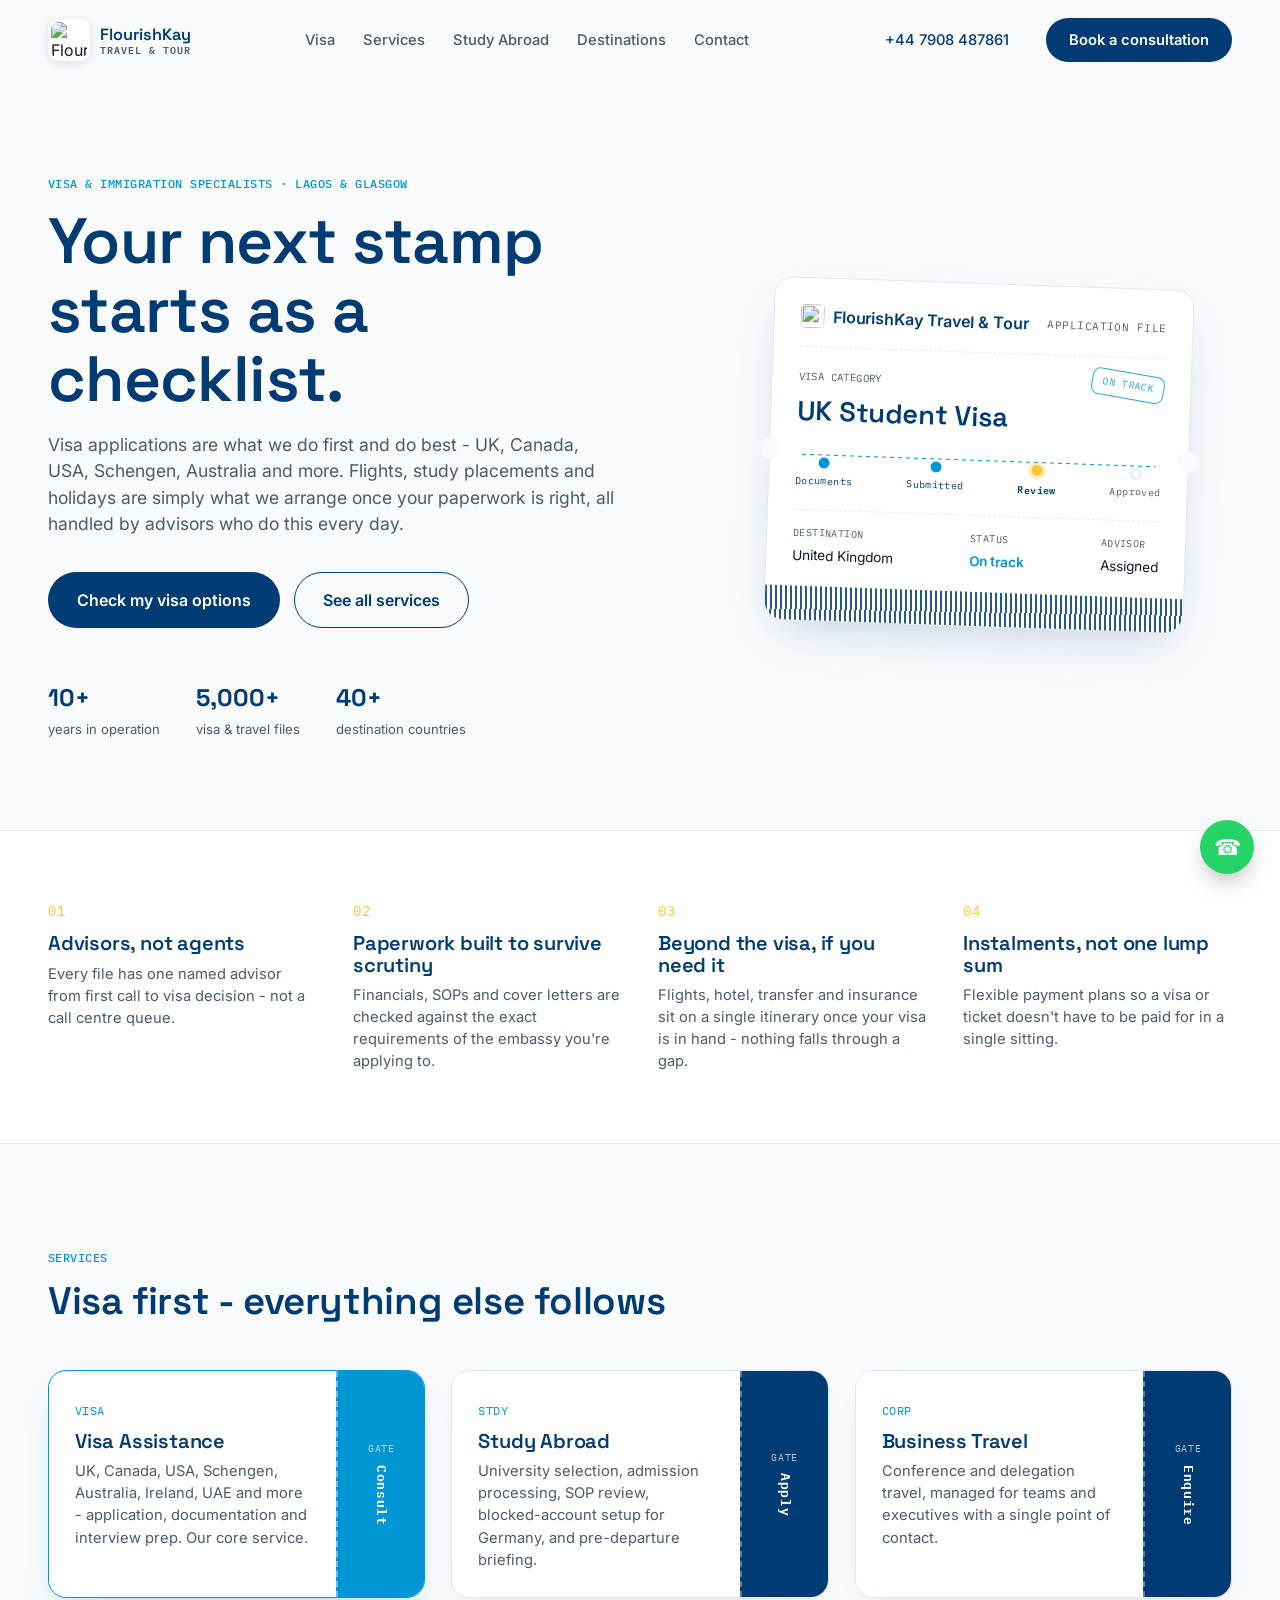
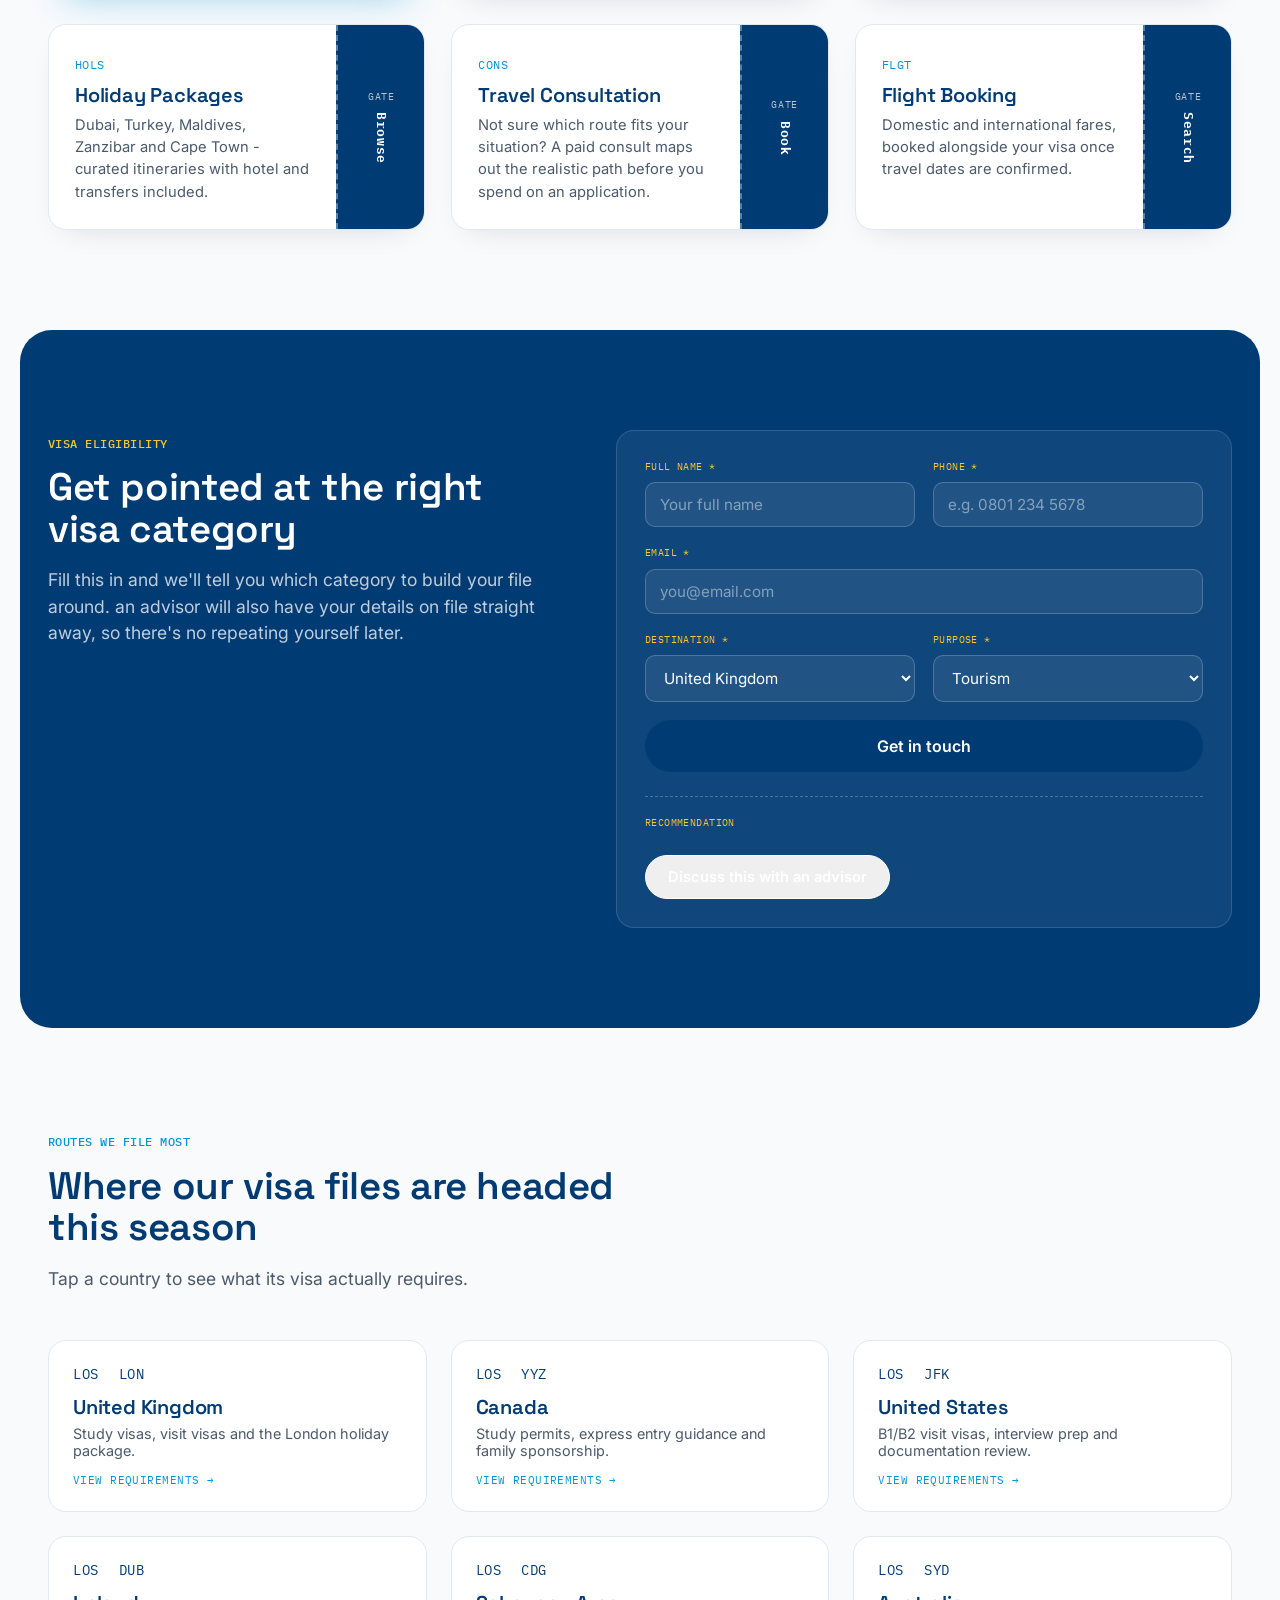
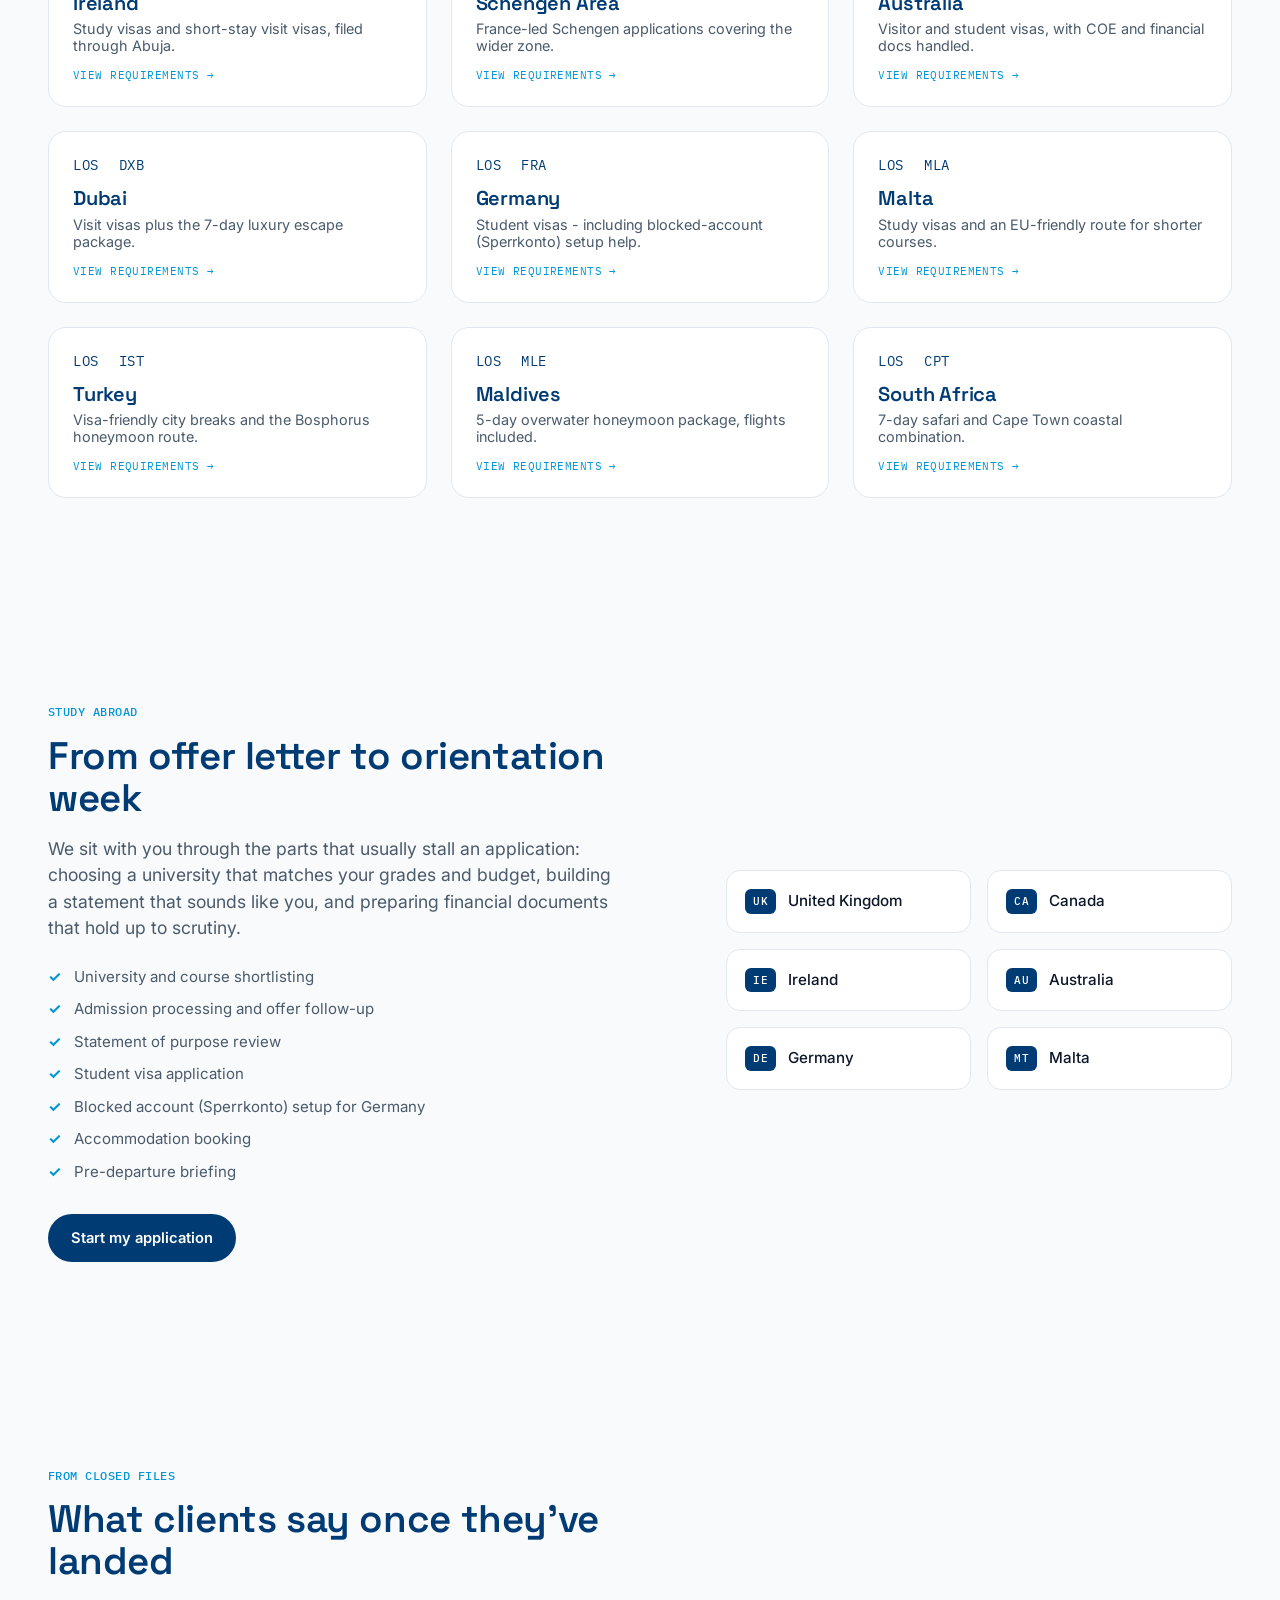
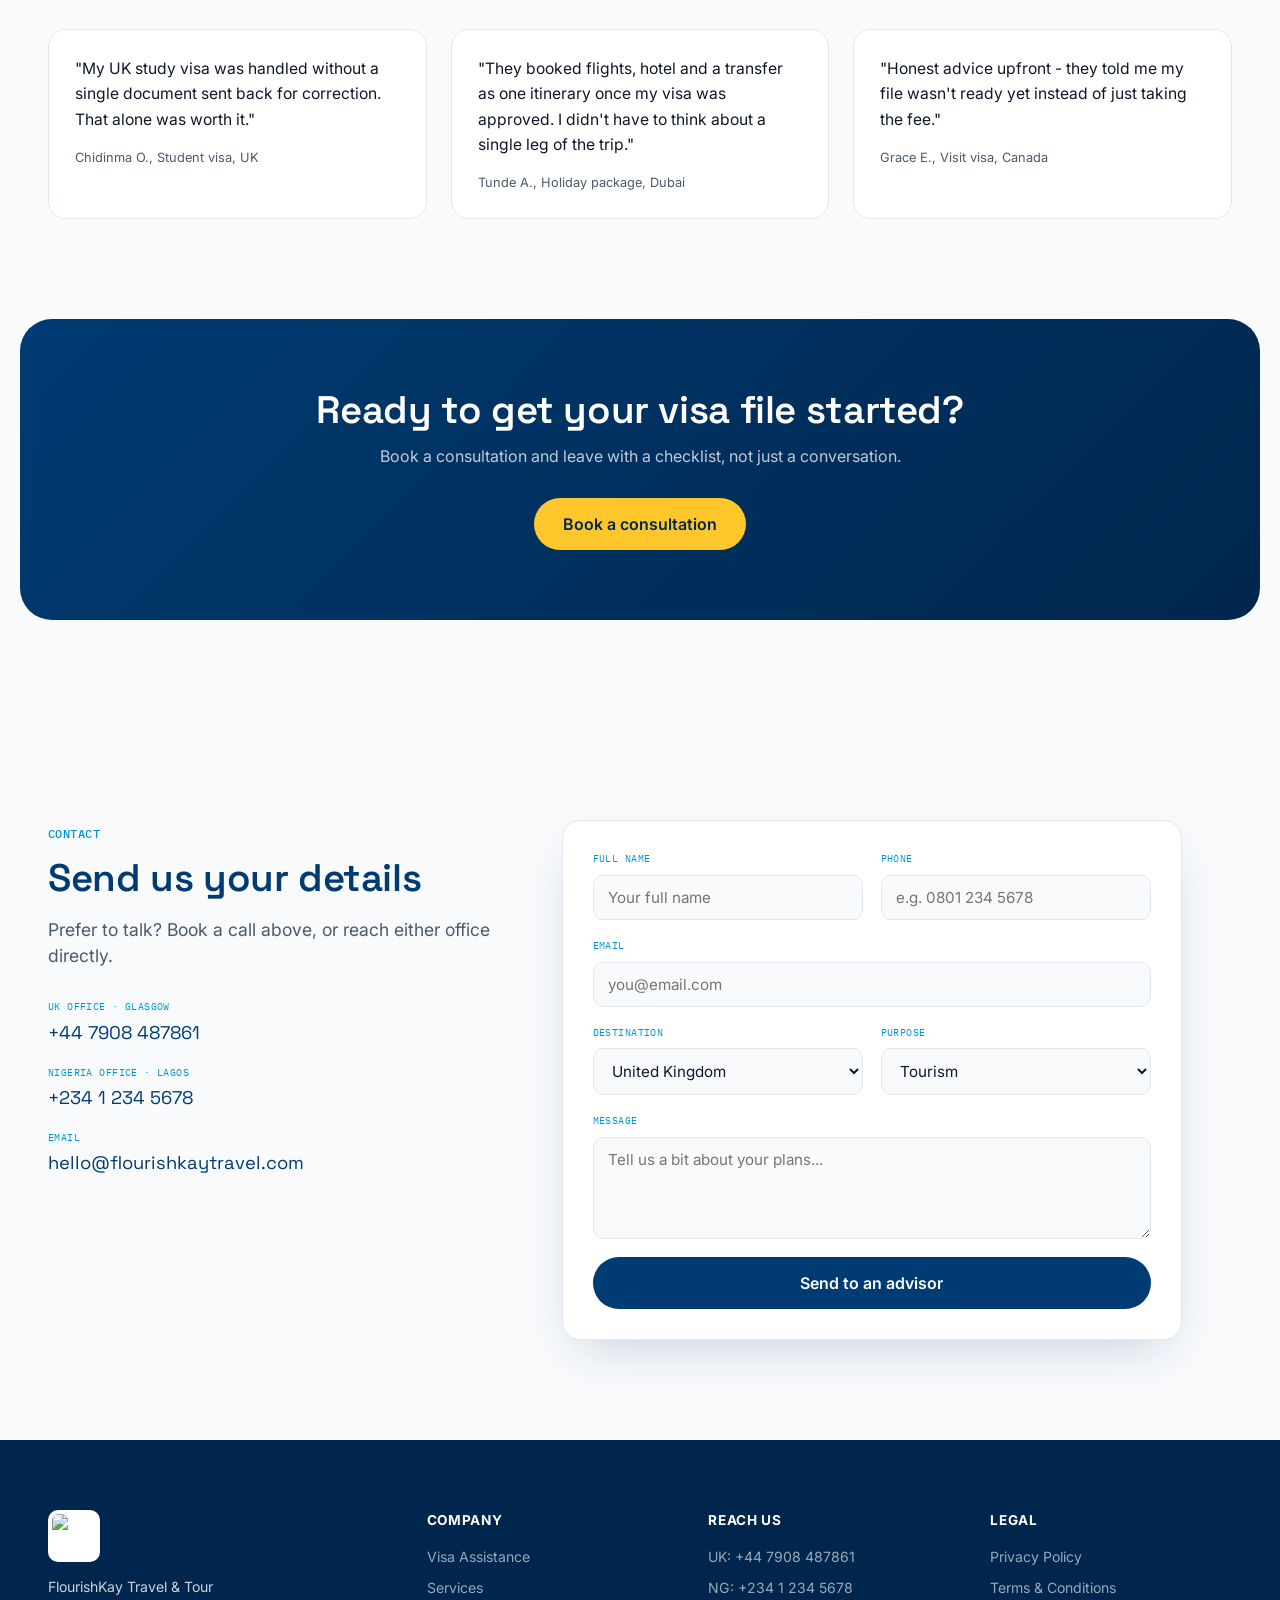
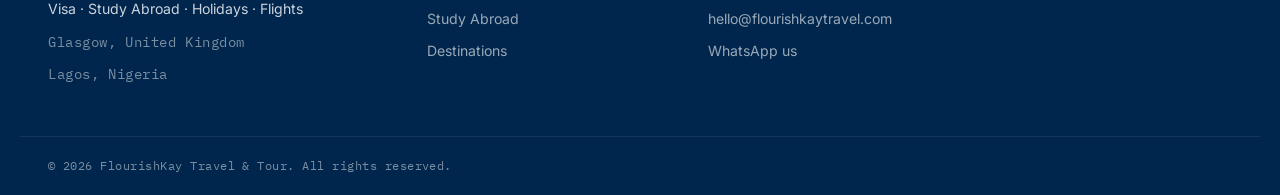
==== commit bf24a215: "Add files via upload" ====
--- a/index.html
+++ b/index.html
@@ -1,632 +1,561 @@
-<!DOCTYPE html>
-<html lang="en">
-<head>
-  <meta charset="UTF-8">
-  <meta name="viewport" content="width=device-width, initial-scale=1.0">
-  <title>Leonard Kachi | Cloud Security Engineer</title>
-  <meta name="description" content="AWS/Azure Security Engineer | DevSecOps | Dev.to Technical Writer">
-  <meta name="keywords" content="Cloud Security, AWS, Azure, Cybersecurity, IAM, Zero Trust">
-  <meta property="og:title" content="Leonard Kachi - Cloud Security Engineer">
-  <meta property="og:description" content="Cloud Security Engineer portfolio showcasing AWS, Azure, and security automation projects">
-  <meta property="og:image" content="https://leonardkachi.github.io/cloud-security-portfolio/assets/images/profile.jpg">
-  <meta property="og:url" content="https://leonardkachi.github.io/cloud-security-portfolio/">
-  <meta name="twitter:card" content="summary_large_image">
-  <link rel="stylesheet" href="styles.css">
-  <link rel="preconnect" href="https://fonts.googleapis.com">
-  <link rel="preconnect" href="https://fonts.gstatic.com" crossorigin>
-  <link href="https://fonts.googleapis.com/css2?family=Inter:wght@300;400;500;600;700&display=swap" rel="stylesheet">
-  <link rel="icon" type="image/jpg" sizes="32x32" href="assets/images/profile.jpg">
-  <link rel="icon" type="image/jpg" sizes="16x16" href="assets/images/profile.jpg">
-  <link rel="shortcut icon" href="assets/images/profile.jpg">
-  <link rel="apple-touch-icon" sizes="180x180" href="assets/images/profile.jpg">
-  <link rel="icon" type="image/jpg" sizes="192x192" href="assets/images/profile.jpg">
-  <meta name="msapplication-TileImage" content="assets/images/profile.jpg">
-  <script async src="https://www.googletagmanager.com/gtag/js?id=G-5C93XHLERG"></script>
-  <script>
-    window.dataLayer = window.dataLayer || [];
-    function gtag(){dataLayer.push(arguments);}
-    gtag('js', new Date());
-    gtag('config', 'G-5C93XHLERG');
-  </script>
-</head>
-<body>
-  <nav class="navbar">
-    <div class="container">
-      <a href="#" class="logo">Leonard<span>Kachi</span></a>
-      <div class="nav-links">
-        <a href="#about">About</a>
-        <a href="#projects">Projects</a>
-        <a href="#lab">Security Lab</a>
-        <a href="#articles">Articles</a>
-        <a href="#certifications">Certifications</a>
-        <a href="#contact">Contact</a>
-      </div>
-      <button class="hamburger" aria-label="Toggle menu">
-        <span></span><span></span><span></span>
-      </button>
-    </div>
-  </nav>
-
-  <header class="hero">
-    <div class="hero-overlay"></div>
-    <div class="container">
-      <img src="assets/images/profile.jpg" alt="Leonard Kachi - Cloud Security Engineer" class="profile-pic" width="150" height="150">
-      <h1>Obidiegwu Onyedikachi Henry</h1>
-      <p class="subtitle">Cloud Security Engineer</p>
-      <div class="social-links">
-        <a href="https://github.com/LeonardKachi" target="_blank" rel="noopener" aria-label="GitHub">
-          <svg class="icon" viewBox="0 0 24 24" width="24" height="24"><path fill="currentColor" d="M12 .297c-6.63 0-12 5.373-12 12 0 5.303 3.438 9.8 8.205 11.385.6.113.82-.258.82-.577 0-.285-.01-1.04-.015-2.04-3.338.724-4.042-1.61-4.042-1.61C4.422 18.07 3.633 17.7 3.633 17.7c-1.087-.744.084-.729.084-.729 1.205.084 1.838 1.236 1.838 1.236 1.07 1.835 2.809 1.305 3.495.998.108-.776.417-1.305.76-1.605-2.665-.3-5.466-1.332-5.466-5.93 0-1.31.465-2.38 1.235-3.22-.135-.303-.54-1.523.105-3.176 0 0 1.005-.322 3.3 1.23.96-.267 1.98-.399 3-.405 1.02.006 2.04.138 3 .405 2.28-1.552 3.285-1.23 3.285-1.23.645 1.653.24 2.873.12 3.176.765.84 1.23 1.91 1.23 3.22 0 4.61-2.805 5.625-5.475 5.92.42.36.81 1.096.81 2.22 0 1.606-.015 2.896-.015 3.286 0 .315.21.69.825.57C20.565 22.092 24 17.592 24 12.297c0-6.627-5.373-12-12-12"/></svg>
-        </a>
-        <a href="https://builder.aws.com/community/@leonardkachi" target="_blank" rel="noopener" aria-label="AWS Builder Center">
-          <svg class="icon" viewBox="0 0 24 24" width="24" height="24"><path fill="currentColor" d="M3 3h7v7H3V3zm11 0h7v7h-7V3zm-11 11h7v7H3v-7zm11 1.5l3.5-3.5 3.5 3.5-3.5 3.5-3.5-3.5z"/></svg>
-        </a>
-        <a href="https://www.linkedin.com/in/onyedikachi-obidiegwu" target="_blank" rel="noopener" aria-label="LinkedIn">
-          <svg class="icon" viewBox="0 0 24 24" width="24" height="24"><path fill="currentColor" d="M20.447 20.452h-3.554v-5.569c0-1.328-.027-3.037-1.852-3.037-1.853 0-2.136 1.445-2.136 2.939v5.667H9.351V9h3.414v1.561h.046c.477-.9 1.637-1.85 3.37-1.85 3.601 0 4.267 2.37 4.267 5.455v6.286zM5.337 7.433c-1.144 0-2.063-.926-2.063-2.065 0-1.138.92-2.063 2.063-2.063 1.14 0 2.064.925 2.064 2.063 0 1.139-.925 2.065-2.064 2.065zm1.782 13.019H3.555V9h3.564v11.452zM22.225 0H1.771C.792 0 0 .774 0 1.729v20.542C0 23.227.792 24 1.771 24h20.451C23.2 24 24 23.227 24 22.271V1.729C24 .774 23.2 0 22.222 0h.003z"/></svg>
-        </a>
-        <a href="https://x.com/Leonard_kachi" target="_blank" rel="noopener" aria-label="Twitter / X">
-          <svg class="icon" viewBox="0 0 24 24" width="24" height="24"><path fill="currentColor" d="M18.244 2.25h3.308l-7.227 8.26 8.502 11.24H16.17l-5.214-6.817L4.99 21.75H1.68l7.73-8.835L1.254 2.25H8.08l4.713 6.231zm-1.161 17.52h1.833L7.084 4.126H5.117z"/></svg>
-        </a>
-        <a href="https://dev.to/leonardkachi" target="_blank" rel="noopener" aria-label="Dev.to">
-          <svg class="icon" viewBox="0 0 24 24" width="24" height="24"><path fill="currentColor" d="M7.42 10.05c-.18-.16-.46-.23-.84-.23H6l.02 2.44.04 2.45.56-.02c.41 0 .63-.07.83-.26.24-.24.26-.36.26-2.2 0-1.91-.02-1.96-.29-2.18zM0 4.94v14.12h24V4.94H0zM8.56 15.3c-.44.58-1.06.77-2.53.77H4.71V8.53h1.4c1.67 0 2.16.18 2.6.9.27.43.29.6.32 2.57.05 2.23-.02 2.73-.47 3.3zm5.09-5.47h-2.47v1.77h1.52v1.28l-.72.04-.75.03v1.77l1.22.03 1.2.04v1.28h-1.6c-1.53 0-1.6-.01-1.87-.3l-.3-.28v-3.16c0-3.02.01-3.18.25-3.48.23-.31.25-.31 1.88-.31h1.64v1.3zm4.68 5.45c-.17.43-.64.79-1 .79-.18 0-.45-.15-.67-.39-.32-.32-.45-.63-.82-2.08l-.9-3.39-.45-1.67h.76c.4 0 .75.02.75.05 0 .06 1.16 4.54 1.26 4.83.04.15.32-.7.73-2.3l.66-2.52.74-.04c.4-.02.73 0 .73.04 0 .14-1.67 6.38-1.8 6.68z"/></svg>
-        </a>
-        <a href="https://medium.com/@leonardkachi" target="_blank" rel="noopener" aria-label="Medium">
-          <svg class="icon" viewBox="0 0 24 24" width="24" height="24"><path fill="currentColor" d="M2.01 6.44c.03-.34-.1-.67-.36-.9L.37 4.03v-.27h5.93l4.58 10.03L15.08 3.76h5.63v.27l-1.09 1.04c-.09.07-.13.19-.11.31v12.51c-.02.12.02.24.11.31l1.07 1.04v.27h-7.97v-.27l1.11-1.08c.11-.11.11-.14.11-.31V8.31l-3.09 8.29h-.42L6.29 8.31v5.55c-.03.23.05.47.21.65l1.44 1.75v.27H.28v-.27l1.44-1.75c.16-.18.23-.43.19-.66V6.44z"/></svg>
-        </a>
-      </div>
-      <div class="buttons">
-        <a href="#about" class="btn-outline">About</a>
-        <a href="#projects" class="btn-outline">Projects</a>
-        <a href="#lab" class="btn-outline">Security Lab</a>
-        <a href="#articles" class="btn-outline">Articles</a>
-        <a href="#certifications" class="btn-outline">Certifications</a>
-        <a href="#contact" class="btn-outline">Contact</a>
-      </div>
-    </div>
-  </header>
-
-<!-- About Me Section -->
-<section id="about" class="section-dark">
-  <div class="container">
-    <h2>About Me</h2>
-    <div class="about-content-full">
-      <p>
-      I'm a <strong>Cloud Security Engineer</strong> with a focus on secure cloud design, automated threat detection, and compliance-driven architecture across AWS and Azure environments. I combine DevSecOps practices with Zero Trust principles to build cloud infrastructure that's secure by design, not secured after the fact.
-      </p>
-      <p>
-      Every architecture I design follows one core rule: <strong>security must be built into the pipeline, not layered on top of it</strong>. From Terraform-provisioned infrastructure to event-driven threat detection, my work blends engineering precision with operational discipline. I'm fluent in automation, observability, and compliance engineering aligning cloud architecture with NIST 800-53, ISO 27001, and GDPR as a standard part of how I build, not an afterthought.
-      </p>
-    </div>
-
-    <div class="what-i-do">
-      <h3>What I Do</h3>
-      <ul class="skills-list">
-        <li>Design <strong>AWS security architecture</strong> using least-privilege IAM, VPC segmentation, and centralized CloudTrail/GuardDuty logging</li>
-        <li>Build <strong>event-driven security automation</strong> with Lambda, SNS, and Security Hub to detect and alert on configuration drift</li>
-        <li>Provision <strong>infrastructure as code</strong> with Terraform and CloudFormation across multi-account AWS Organizations</li>
-        <li>Integrate <strong>security into CI/CD pipelines</strong> using GitHub Actions and Docker</li>
-        <li>Apply <strong>NIST 800-53, ISO 27001, and GDPR</strong> frameworks to real compliance and audit work</li>
-        <li>Teach cloud computing fundamentals and AWS architecture to working professionals</li>
-      </ul>
-    </div>
-
-    <div class="technical-toolkit">
-      <h3>Technical Toolkit</h3>
-      <div class="expandable-sections">
-
-        <div class="expandable-section">
-          <button class="expand-toggle" data-target="cloud-platforms">
-            <span class="expand-title">Cloud Platforms & Infrastructure</span>
-            <svg class="toggle-icon" viewBox="0 0 24 24" width="16" height="16"><path fill="currentColor" d="M7.41 8.59L12 13.17l4.59-4.58L18 10l-6 6-6-6 1.41-1.41z"/></svg>
-          </button>
-          <div class="expandable-content" id="cloud-platforms">
-            <div class="tech-tags">
-              <span>AWS (IAM, EC2, S3, Lambda, GuardDuty, CloudTrail, Security Hub, VPC, Config, Organizations)</span>
-              <span>Azure</span>
-              <span>Google Cloud Platform</span>
-              <span>Docker</span>
-              <span>Kubernetes (EKS)</span>
-            </div>
-          </div>
-        </div>
-
-        <div class="expandable-section">
-          <button class="expand-toggle" data-target="security-compliance">
-            <span class="expand-title">Security & Compliance</span>
-            <svg class="toggle-icon" viewBox="0 0 24 24" width="16" height="16"><path fill="currentColor" d="M7.41 8.59L12 13.17l4.59-4.58L18 10l-6 6-6-6 1.41-1.41z"/></svg>
-          </button>
-          <div class="expandable-content" id="security-compliance">
-            <div class="tech-tags">
-              <span>Zero Trust Architecture</span>
-              <span>IAM & SCPs</span>
-              <span>Threat Modeling</span>
-              <span>Nmap, Wireshark, OpenVAS</span>
-              <span>NIST 800-53</span>
-              <span>ISO 27001</span>
-              <span>CIS Benchmarks</span>
-              <span>GDPR</span>
-            </div>
-          </div>
-        </div>
-
-        <div class="expandable-section">
-          <button class="expand-toggle" data-target="programming-automation">
-            <span class="expand-title">Programming & Automation</span>
-            <svg class="toggle-icon" viewBox="0 0 24 24" width="16" height="16"><path fill="currentColor" d="M7.41 8.59L12 13.17l4.59-4.58L18 10l-6 6-6-6 1.41-1.41z"/></svg>
-          </button>
-          <div class="expandable-content" id="programming-automation">
-            <div class="tech-tags">
-              <span>Python</span><span>Bash/Shell</span><span>JavaScript</span><span>SQL</span><span>PowerShell</span><span>YAML</span>
-            </div>
-          </div>
-        </div>
-
-        <div class="expandable-section">
-          <button class="expand-toggle" data-target="devsecops-infrastructure">
-            <span class="expand-title">DevSecOps & Infrastructure</span>
-            <svg class="toggle-icon" viewBox="0 0 24 24" width="16" height="16"><path fill="currentColor" d="M7.41 8.59L12 13.17l4.59-4.58L18 10l-6 6-6-6 1.41-1.41z"/></svg>
-          </button>
-          <div class="expandable-content" id="devsecops-infrastructure">
-            <div class="tech-tags">
-              <span>Terraform</span><span>Ansible</span><span>CloudFormation</span><span>GitHub Actions</span><span>Jenkins</span><span>CI/CD Security</span>
-            </div>
-          </div>
-        </div>
-
-        <div class="expandable-section">
-          <button class="expand-toggle" data-target="monitoring-intelligence">
-            <span class="expand-title">Monitoring & Observability</span>
-            <svg class="toggle-icon" viewBox="0 0 24 24" width="16" height="16"><path fill="currentColor" d="M7.41 8.59L12 13.17l4.59-4.58L18 10l-6 6-6-6 1.41-1.41z"/></svg>
-          </button>
-          <div class="expandable-content" id="monitoring-intelligence">
-            <div class="tech-tags">
-              <span>CloudWatch</span><span>Prometheus</span><span>Grafana</span><span>ELK Stack</span>
-            </div>
-          </div>
-        </div>
-
-      </div>
-    </div>
-  </div>
-</section>
-
-<!-- Projects Section -->
-<section id="projects" class="section-light">
-  <div class="container">
-    <h2>Featured Projects</h2>
-    <div class="projects-grid">
-
-      <div class="project-card">
-        <div class="project-image">
-          <img src="assets/images/Cloud Resource Map.png" alt="Cloud Resource Map" loading="lazy">
-        </div>
-        <div class="project-content">
-          <h3>Cloud Resource Map</h3>
-          <p>Multi-cloud resource visibility dashboard surfacing live service inventory, cost, and region data across AWS, Azure, and GCP from a single interface. Built with FastAPI, Boto3, and Docker. Currently used internally by a cybersecurity consultancy.</p>
-          <div class="project-tech">
-            <span>Python</span><span>FastAPI</span><span>Boto3</span><span>Terraform</span><span>Docker</span><span>AWS</span><span>Azure</span><span>GCP</span>
-          </div>
-          <a href="https://github.com/LeonardKachi/Cloud-Resource-Map" class="btn-outline project-link" target="_blank">View on GitHub</a>
-        </div>
-      </div>
-
-      <div class="project-card">
-        <div class="project-image">
-          <img src="assets/images/AWS Security Monitor.png" alt="AWS Security Monitor" loading="lazy">
-        </div>
-        <div class="project-content">
-          <h3>AWS Security Monitor</h3>
-          <p>Event-driven security monitoring platform built entirely with Infrastructure as Code. Detects IAM policy drift and security group changes via CloudTrail in near real time, scores severity with context-aware logic, and alerts by email within seconds. Backed by an 82-test suite.</p>
-          <div class="project-tech">
-            <span>Python</span><span>Terraform</span><span>AWS CloudTrail</span><span>KMS</span><span>Amazon SNS</span><span>API Gateway</span><span>AWS Lambda</span>
-          </div>
-          <a href="https://github.com/LeonardKachi/AWS-Security-Monitor" class="btn-outline project-link" target="_blank">View on GitHub</a>
-        </div>
-      </div>
-
-      <div class="project-card">
-        <div class="project-image">
-          <img src="assets/images/flask-cicd-api.webp" alt="Flask CI/CD Dual Cloud Pipeline" loading="lazy">
-        </div>
-        <div class="project-content">
-          <h3>Flask CI/CD Dual-Cloud Pipeline</h3>
-          <p>Production Flask REST API owned end-to-end, containerized with Docker, with a GitHub Actions pipeline that tests and builds on every push. Deploys simultaneously to AWS App Runner and Azure Container Apps, with structured logging and Azure Log Analytics observability.</p>
-          <div class="project-tech">
-            <span>Python & Flask</span><span>Docker</span><span>GitHub Actions</span><span>AWS App Runner</span><span>Azure Container Apps</span>
-          </div>
-          <a href="https://github.com/LeonardKachi/flask-cicd-api" class="btn-outline project-link" target="_blank">View on GitHub</a>
-        </div>
-      </div>
-
-      <div class="project-card">
-        <div class="project-image">
-          <img src="assets/images/AWS-Achitecture.png" alt="AWS Three-Tier Web Architecture" loading="lazy">
-        </div>
-        <div class="project-content">
-          <h3>AWS Three-Tier Architecture</h3>
-          <p>Load-balanced, auto-scaling three-tier web infrastructure provisioned with Terraform IaC, with VPC networking, Application Load Balancer, and multi-AZ RDS deployment for high availability.</p>
-          <div class="project-tech">
-            <span>Terraform</span><span>EC2 Auto Scaling</span><span>Application Load Balancer</span><span>Aurora MySQL</span><span>CloudWatch</span>
-          </div>
-          <a href="https://github.com/LeonardKachi/AWS-Three-Tier-Web-Architecture-Project" class="btn-outline project-link" target="_blank">View on GitHub</a>
-        </div>
-      </div>
-
-      <div class="project-card">
-        <div class="project-image">
-          <img src="assets/images/aws-secure-multi-account-architecture.png" alt="aws-secure-multi-account-architecture" loading="lazy">
-        </div>
-        <div class="project-content">
-          <h3>AWS Secure Multi-Account Architecture</h3>
-          <p>Security-focused AWS Organizations architecture demonstrating preventive governance across multiple AWS accounts using Service Control Policies (SCPs) and Terraform. Defines controls for CloudTrail tampering, KMS key disruption, security-service tampering, organization escape, and unapproved AWS regions, supported by threat modeling and security architecture documentation.</p>
-          <div class="project-tech">
-            <span>AWS Organizations</span><span>Cloud Security</span><span> SCPs</span><span>Terraform</span><span>Security Architecture</span><span>Preventive Governance</span>
-          </div>
-          <a href="https://github.com/LeonardKachi/AWS-Secure-Multi-Account-Architecture.git" class="btn-outline project-link laptop-content-btn">View on GitHub</a>
-        </div>
-      </div>
-
-      <div class="project-card">
-        <div class="project-image">
-          <img src="assets/images/Compliance Automation Framework.jpg" alt="Compliance Automation Framework" loading="lazy">
-        </div>
-        <div class="project-content">
-          <h3>Compliance Automation Framework</h3>
-          <p>Automated CIS benchmark compliance checks across AWS accounts using Python and AWS Config. Built on the automated compliance work I contributed to at Neo Cloud Technologies, where similar automation cut manual audit preparation by roughly 6 hours per week.</p>
-          <div class="project-tech">
-            <span>AWS Config</span><span>Python</span><span>CIS Benchmarks</span><span>Serverless</span>
-          </div>
-          <a href="Compliance_Automation_Framework.html" class="btn-outline project-link">View Writeup</a>
-        </div>
-      </div>
-
-      <div class="view-more">
-        <a href="https://github.com/LeonardKachi" target="_blank" class="btn-outline">View GitHub Profile</a>
-      </div>
-    </div>
-  </div>
-</section>
-
-  <!-- Interactive Lab Section -->
-  <section id="lab" class="section-dark">
-    <div class="container">
-      <h2>Cloud Security Lab</h2>
-      <p class="section-description">Interactive demonstrations of cloud security concepts and attack simulations</p>
-      <div class="lab-container">
-        <div class="lab-header">
-          <div class="scenario-selector">
-            <button class="scenario-btn active" data-scenario="iam">IAM Policy Simulator</button>
-            <button class="scenario-btn" data-scenario="attack">Attack Simulation</button>
-            <button class="scenario-btn" data-scenario="zerotrust">Zero Trust Demo</button>
-            <button class="scenario-btn" data-scenario="network">Network Security</button>
-          </div>
-          <div class="cloud-selector">
-            <select id="cloud-provider">
-              <option value="aws">AWS</option>
-              <option value="azure">Azure</option>
-              <option value="gcp">Google Cloud</option>
-            </select>
-          </div>
-        </div>
-        <div class="lab-content">
-          <div id="iam-scenario" class="scenario-content active">
-            <div class="scenario-description">
-              <h3>IAM Policy Simulator</h3>
-              <p>Test cloud IAM policies against sample API actions to understand access control patterns and least privilege principles.</p>
-            </div>
-            <div class="policy-templates">
-              <label for="action-presets">Sample Policies:</label>
-              <select id="action-presets">
-                <option value="">-- Select a template --</option>
-                <option value="s3-readonly">S3 Read Only</option>
-                <option value="ec2-full">EC2 Full Access</option>
-                <option value="least-privilege">Least Privilege Example</option>
-                <option value="admin-access">Admin Access</option>
-              </select>
-              <button id="recommend-policy" class="btn-outline">Get Policy Recommendations</button>
-            </div>
-            <div class="interactive-area">
-              <div class="policy-editor">
-                <h4>IAM Policy</h4>
-                <textarea id="policy-input" class="code-editor">{
-  "Version": "2012-10-17",
-  "Statement": [
-    {
-      "Effect": "Allow",
-      "Action": [
-        "s3:GetObject"
-      ],
-      "Resource": "arn:aws:s3:::example-bucket/*"
-    }
-  ]
-}</textarea>
-              </div>
-              <div class="action-tester">
-                <h4>Test Actions</h4>
-                <div class="action-list" id="action-list-container"></div>
-                <button id="test-policy-btn" class="btn-lab">Test Policy</button>
-              </div>
-              <div class="results-panel">
-                <h4>Results</h4>
-                <div id="policy-results"></div>
-              </div>
-            </div>
-          </div>
-
-          <div id="attack-scenario" class="scenario-content">
-            <div class="scenario-description">
-              <h3>Real-time Attack Simulation</h3>
-              <p>Simulate common cloud attack patterns and see how security controls can prevent them.</p>
-            </div>
-            <div class="attack-simulation">
-              <div class="attack-selector">
-                <label for="attack-type">Select Attack Scenario:</label>
-                <select id="attack-type">
-                  <option value="">-- Select an attack --</option>
-                  <option value="data-exfiltration">Data Exfiltration</option>
-                  <option value="privilege-escalation">Privilege Escalation</option>
-                  <option value="cryptomining">Cryptomining</option>
-                  <option value="denial-of-service">Denial of Service</option>
-                </select>
-              </div>
-              <div class="attack-visualization">
-                <div class="attack-log" id="attack-log"></div>
-                <div class="attack-controls">
-                  <button id="start-attack" class="btn-lab">Start Simulation</button>
-                  <button id="stop-attack" class="btn-outline" disabled>Stop</button>
-                </div>
-              </div>
-            </div>
-          </div>
-
-          <div id="zerotrust-scenario" class="scenario-content">
-            <div class="scenario-description">
-              <h3>Zero Trust Architecture</h3>
-              <p>Explore how Zero Trust principles apply to cloud environments with this interactive demo.</p>
-            </div>
-            <div class="zero-trust-flow"></div>
-            <div class="zero-trust-principles">
-              <h4>Core Principles</h4>
-              <div class="principles-container">
-                <button class="scroll-btn left-scroll" aria-label="Scroll left">
-                  <svg viewBox="0 0 24 24" width="24" height="24"><path fill="currentColor" d="M15.41 16.58L10.83 12l4.58-4.59L14 6l-6 6 6 6 1.41-1.42z"/></svg>
-                </button>
-                <div class="principles-grid">
-                  <div class="principle-card"><div class="principle-icon">🔐</div><h5>Verify Explicitly</h5><p>Authenticate and authorize every request based on all available data points</p></div>
-                  <div class="principle-card"><div class="principle-icon">📉</div><h5>Least Privilege</h5><p>Grant just-in-time and just-enough-access with risk-based adaptive policies</p></div>
-                  <div class="principle-card"><div class="principle-icon">🔄</div><h5>Assume Breach</h5><p>Minimize blast radius and segment access to prevent lateral movement</p></div>
-                  <div class="principle-card"><div class="principle-icon">🔍</div><h5>Continuous Monitoring</h5><p>Real-time analysis of all network traffic and access patterns</p></div>
-                  <div class="principle-card"><div class="principle-icon">🧩</div><h5>Microsegmentation</h5><p>Divide networks into secure zones with individual access controls</p></div>
-                  <div class="principle-card"><div class="principle-icon">🤖</div><h5>Automated Response</h5><p>Implement AI-driven threat detection and automated remediation</p></div>
-                  <div class="principle-card"><div class="principle-icon">📜</div><h5>Policy Enforcement</h5><p>Consistent security policies across all environments and devices</p></div>
-                  <div class="principle-card"><div class="principle-icon">🔗</div><h5>Encryption Everywhere</h5><p>Data encryption in transit and at rest by default</p></div>
-                </div>
-                <button class="scroll-btn right-scroll" aria-label="Scroll right">
-                  <svg viewBox="0 0 24 24" width="24" height="24"><path fill="currentColor" d="M8.59 16.58L13.17 12 8.59 7.41 10 6l6 6-6 6-1.41-1.42z"/></svg>
-                </button>
-              </div>
-            </div>
-          </div>
-
-          <div id="network-scenario" class="scenario-content">
-            <div class="scenario-description">
-              <h3>Network Security</h3>
-              <p>Visualize security groups and network ACLs in a cloud environment.</p>
-            </div>
-            <div class="network-visualization">
-              <div class="network-diagram-container">
-                <div class="network-diagram">
-                  <div class="vpc">
-                    <h4>VPC Architecture</h4>
-                    <div class="subnets">
-                      <div class="subnet public-subnet">
-                        <h5>Public Subnet</h5>
-                        <div class="instance web-server" data-sg="WebServerSG"><span>Web Server</span></div>
-                        <div class="instance nat"><span>NAT Gateway</span></div>
-                      </div>
-                      <div class="subnet private-subnet">
-                        <h5>Private Subnet</h5>
-                        <div class="instance app-server" data-sg="AppServerSG"><span>App Server</span></div>
-                        <div class="instance db-server" data-sg="DBServerSG"><span>Database</span></div>
-                      </div>
-                    </div>
-                  </div>
-                </div>
-                <div class="security-details-panel">
-                  <h4>Security Group Details</h4>
-                  <div id="sg-details"><p>Click on an instance to view its security group rules</p></div>
-                </div>
-              </div>
-              <div class="network-controls">
-                <button class="btn-outline" id="show-sg-btn">Show Security Groups</button>
-              </div>
-            </div>
-          </div>
-        </div>
-      </div>
-    </div>
-  </section>
-
-  <!-- Articles Section -->
-  <section id="articles" class="section-light">
-    <div class="container">
-      <h2>Latest Articles</h2>
-      <div class="articles-grid" id="devto-feed">
-        <div class="skeleton-card"></div>
-        <div class="skeleton-card"></div>
-        <div class="skeleton-card"></div>
-      </div>
-      <div class="articles-footer">
-        <a href="Articles.html" target="_blank" rel="noopener" class="btn-outline">
-          View All Articles
-          <svg class="icon" viewBox="0 0 24 24" width="18" height="18"><path fill="currentColor" d="M14,3V5H17.59L7.76,14.83L9.17,16.24L19,6.41V10H21V3M19,19H5V5H12V3H5C3.89,3 3,3.9 3,5V19A2,2 0 0,0 5,21H19A2,2 0 0,0 21,19V12H19V19Z"/></svg>
-        </a>
-      </div>
-    </div>
-  </section>
-
-  <!-- Certifications Section -->
-  <section id="certifications" class="section-accent">
-    <div class="container">
-      <h2>Certifications</h2>
-      <div class="controls-bar">
-        <div id="cert-filters" class="cert-filters"></div>
-        <div class="sort-container">
-          <span class="sort-label">Sort by:</span>
-          <select id="sort-select" class="sort-select">
-            <option value="newest" selected>Newest First</option>
-            <option value="oldest">Oldest First</option>
-          </select>
-        </div>
-      </div>
-      <div class="cert-grid"></div>
-      <div class="view-more">
-        <a href="certifications.html" class="btn-outline">View All Certifications</a>
-      </div>
-    </div>
-  </section>
-
-  <!-- Resume Section -->
-  <section id="resume" class="section-accent">
-    <div class="container">
-      <h2>Professional Resume</h2>
-      <div class="resume-container">
-        <div class="resume-preview">
-          <img src="assets/images/resume-preview.png" alt="Resume Preview" loading="lazy">
-        </div>
-        <div class="resume-actions">
-          <a href="resources/Resume.pdf" download class="btn-primary">
-            Download PDF
-            <svg class="icon" viewBox="0 0 24 24" width="18" height="18"><path fill="currentColor" d="M5,20H19V18H5M19,9H15V3H9V9H5L12,16L19,9Z"/></svg>
-          </a>
-          <button id="view-resume-btn" class="btn-outline">View Online Version</button>
-        </div>
-      </div>
-    </div>
-  </section>
-
-  <!-- Contact Form -->
-  <section id="contact" class="section-light">
-    <div class="container">
-      <h2>Get In Touch</h2>
-      <div class="contact-container">
-        <div class="contact-info">
-          <h3>Contact Information</h3>
-          <p>Have a project in mind or want to discuss cloud security?<br>Reach out through the form or directly via email.</p>
-          <div class="contact-methods">
-            <div class="contact-method">
-              <svg class="icon" viewBox="0 0 24 24" width="24" height="24"><path fill="currentColor" d="M22 6C22 4.9 21.1 4 20 4H4C2.9 4 2 4.9 2 6V18C2 19.1 2.9 20 4 20H20C21.1 20 22 19.1 22 18V6M20 6L12 11L4 6H20M20 18H4V8L12 13L20 8V18Z"/></svg>
-              <a href="mailto:Kachi.Henry.Leo@gmail.com">Kachi.Henry.Leo@gmail.com</a>
-            </div>
-            <div class="contact-method">
-              <svg class="icon" viewBox="0 0 24 24" width="24" height="24"><path fill="currentColor" d="M6.62,10.79C8.06,13.62 10.38,15.94 13.21,17.38L15.41,15.18C15.69,14.9 16.08,14.82 16.43,14.93C17.55,15.3 18.75,15.5 20,15.5A1,1 0 0,1 21,16.5V20A1,1 0 0,1 20,21A17,17 0 0,1 3,4A1,1 0 0,1 4,3H7.5A1,1 0 0,1 8.5,4C8.5,5.25 8.7,6.45 9.07,7.57C9.18,7.92 9.1,8.31 8.82,8.59L6.62,10.79Z"/></svg>
-              <span>+234 913 121 9185</span>
-            </div>
-            <div class="contact-method">
-              <svg class="icon" viewBox="0 0 24 24" width="24" height="24"><path fill="currentColor" d="M12,11.5A2.5,2.5 0 0,1 9.5,9A2.5,2.5 0 0,1 12,6.5A2.5,2.5 0 0,1 14.5,9A2.5,2.5 0 0,1 12,11.5M12,2A7,7 0 0,0 5,9C5,14.25 12,22 12,22C12,22 19,14.25 19,9A7,7 0 0,0 12,2Z"/></svg>
-              <span> GMT+1 </span>
-            </div>
-          </div>
-          <div class="social-links">
-            <a href="https://github.com/LeonardKachi" target="_blank" rel="noopener" aria-label="GitHub"><svg class="icon" viewBox="0 0 24 24" width="24" height="24"><path fill="currentColor" d="M12 .297c-6.63 0-12 5.373-12 12 0 5.303 3.438 9.8 8.205 11.385.6.113.82-.258.82-.577 0-.285-.01-1.04-.015-2.04-3.338.724-4.042-1.61-4.042-1.61C4.422 18.07 3.633 17.7 3.633 17.7c-1.087-.744.084-.729.084-.729 1.205.084 1.838 1.236 1.838 1.236 1.07 1.835 2.809 1.305 3.495.998.108-.776.417-1.305.76-1.605-2.665-.3-5.466-1.332-5.466-5.93 0-1.31.465-2.38 1.235-3.22-.135-.303-.54-1.523.105-3.176 0 0 1.005-.322 3.3 1.23.96-.267 1.98-.399 3-.405 1.02.006 2.04.138 3 .405 2.28-1.552 3.285-1.23 3.285-1.23.645 1.653.24 2.873.12 3.176.765.84 1.23 1.91 1.23 3.22 0 4.61-2.805 5.625-5.475 5.92.42.36.81 1.096.81 2.22 0 1.606-.015 2.896-.015 3.286 0 .315.21.69.825.57C20.565 22.092 24 17.592 24 12.297c0-6.627-5.373-12-12-12"/></svg></a>
-            <a href="https://www.linkedin.com/in/onyedikachi-obidiegwu" target="_blank" rel="noopener" aria-label="LinkedIn"><svg class="icon" viewBox="0 0 24 24" width="24" height="24"><path fill="currentColor" d="M20.447 20.452h-3.554v-5.569c0-1.328-.027-3.037-1.852-3.037-1.853 0-2.136 1.445-2.136 2.939v5.667H9.351V9h3.414v1.561h.046c.477-.9 1.637-1.85 3.37-1.85 3.601 0 4.267 2.37 4.267 5.455v6.286zM5.337 7.433c-1.144 0-2.063-.926-2.063-2.065 0-1.138.92-2.063 2.063-2.063 1.14 0 2.064.925 2.064 2.063 0 1.139-.925 2.065-2.064 2.065zm1.782 13.019H3.555V9h3.564v11.452zM22.225 0H1.771C.792 0 0 .774 0 1.729v20.542C0 23.227.792 24 1.771 24h20.451C23.2 24 24 23.227 24 22.271V1.729C24 .774 23.2 0 22.222 0h.003z"/></svg></a>
-            <a href="https://dev.to/leonardkachi" target="_blank" rel="noopener" aria-label="Dev.to"><svg class="icon" viewBox="0 0 24 24" width="24" height="24"><path fill="currentColor" d="M7.42 10.05c-.18-.16-.46-.23-.84-.23H6l.02 2.44.04 2.45.56-.02c.41 0 .63-.07.83-.26.24-.24.26-.36.26-2.2 0-1.91-.02-1.96-.29-2.18zM0 4.94v14.12h24V4.94H0zM8.56 15.3c-.44.58-1.06.77-2.53.77H4.71V8.53h1.4c1.67 0 2.16.18 2.6.9.27.43.29.6.32 2.57.05 2.23-.02 2.73-.47 3.3zm5.09-5.47h-2.47v1.77h1.52v1.28l-.72.04-.75.03v1.77l1.22.03 1.2.04v1.28h-1.6c-1.53 0-1.6-.01-1.87-.3l-.3-.28v-3.16c0-3.02.01-3.18.25-3.48.23-.31.25-.31 1.88-.31h1.64v1.3zm4.68 5.45c-.17.43-.64.79-1 .79-.18 0-.45-.15-.67-.39-.32-.32-.45-.63-.82-2.08l-.9-3.39-.45-1.67h.76c.4 0 .75.02.75.05 0 .06 1.16 4.54 1.26 4.83.04.15.32-.7.73-2.3l.66-2.52.74-.04c.4-.02.73 0 .73.04 0 .14-1.67 6.38-1.8 6.68z"/></svg></a>
-            <a href="https://builder.aws.com/community/@leonardkachi" target="_blank" rel="noopener" aria-label="AWS Builder Center"><svg class="icon" viewBox="0 0 24 24" width="24" height="24"><path fill="currentColor" d="M3 3h7v7H3V3zm11 0h7v7h-7V3zm-11 11h7v7H3v-7zm11 1.5l3.5-3.5 3.5 3.5-3.5 3.5-3.5-3.5z"/></svg></a>
-          </div>
-        </div>
-        <form id="contact-form" class="contact-form" method="POST">
-          <div class="form-group">
-            <label for="name">Your Name</label>
-            <input type="text" id="name" name="name" placeholder="John Doe" required>
-            <span class="error-message"></span>
-          </div>
-          <div class="form-group">
-            <label for="email">Your Email</label>
-            <input type="email" id="email" name="email" placeholder="john@example.com" required>
-            <span class="error-message"></span>
-          </div>
-          <div class="form-group">
-            <label for="subject">Subject</label>
-            <select id="subject" name="subject" required>
-              <option value="">-- Select a subject --</option>
-              <option value="consulting">Consulting Inquiry</option>
-              <option value="job">Job Opportunity</option>
-              <option value="project">Project Collaboration</option>
-              <option value="other">Other</option>
-            </select>
-            <span class="error-message"></span>
-          </div>
-          <div class="form-group">
-            <label for="message">Your Message</label>
-            <textarea id="message" name="message" placeholder="Hello Kachi..." required></textarea>
-            <span class="error-message"></span>
-          </div>
-          <div class="form-actions">
-            <button type="submit" class="btn-primary" id="submit-btn">
-              <span class="btn-text">Send Message</span>
-              <span class="spinner hidden"><svg class="icon" viewBox="0 0 24 24" width="18" height="18"><path fill="currentColor" d="M12,4V2A10,10 0 0,0 2,12H4A8,8 0 0,1 12,4Z"/></svg></span>
-            </button>
-            <div id="form-status" class="status-message hidden"></div>
-          </div>
-        </form>
-        <div id="success-message" class="success-message hidden">
-          <svg class="success-icon" viewBox="0 0 24 24" width="48" height="48"><path fill="currentColor" d="M21,7L9,19L3.5,13.5L4.91,12.09L9,16.17L19.59,5.59L21,7Z"/></svg>
-          <h3>Message Sent Successfully!</h3>
-          <p>Thank you for reaching out. I'll respond within 24 hours.</p>
-          <button class="btn-outline" id="new-message-btn">Send Another Message</button>
-        </div>
-      </div>
-    </div>
-  </section>
-
-  <!-- Footer -->
-  <footer class="footer">
-    <div class="container">
-      <div class="footer-content">
-        <div class="footer-about">
-          <h3> <span class="name1">Leonard</span> <span class="name2">Kachi </span> </h3>
-          <p>Cloud Security Engineer specializing in AWS, Azure, and security automation.</p>
-          <p>Building secure infrastructure by combining cloud engineering, automation, and applied security practice.</p>
-        </div>
-        <div class="footer-links">
-          <h4>Quick Links</h4>
-          <ul>
-            <li><a href="#about">About</a></li>
-            <li><a href="#projects">Projects</a></li>
-            <li><a href="#lab">Security Lab</a></li>
-            <li><a href="#articles">Articles</a></li>
-            <li><a href="#certifications">Certifications</a></li>
-            <li><a href="https://discord.com/users/967213149252104242" target="_blank" rel="noopener">Discord</a></li>
-          </ul>
-        </div>
-        <div class="footer-contact">
-          <h4>Contact</h4>
-          <ul>
-            <li><a href="mailto:Kachi.Henry.Leo@gmail.com">Kachi.Henry.Leo@gmail.com</a></li>
-            <li><a href="https://github.com/LeonardKachi" target="_blank" rel="noopener">GitHub</a></li>
-            <li><a href="https://www.linkedin.com/in/onyedikachi-obidiegwu" target="_blank" rel="noopener">LinkedIn</a></li>
-            <li><a href="https://twitter.com/Leonard_kachi" target="_blank" rel="noopener">Twitter</a></li>
-            <li><a href="https://dev.to/leonardkachi" target="_blank" rel="noopener">Dev.to</a></li>
-            <li><a href="https://builder.aws.com/community/@leonardkachi" target="_blank" rel="noopener">AWS builder</a></li>
-          </ul>
-        </div>
-      </div>
-      <div class="footer-bottom">
-        <p>&copy; <span id="year"></span> Obidiegwu Onyedikachi Henry Leonard. All rights reserved.</p>
-      </div>
-    </div>
-  </footer>
-
-  <script src="script.js"></script>
-
-  <div id="device-warning-modal" class="device-modal">
-    <div class="device-modal-content">
-      <span class="device-modal-close">&times;</span>
-      <div class="device-icon">💻</div>
-      <h3>Desktop Experience Recommended</h3>
-      <p>This project contains detailed architectural diagrams and technical documentation that are best viewed on a laptop or desktop screen.</p>
-      <p>Please switch to a larger device for the complete experience.</p>
-      <button class="btn-outline" id="device-modal-ok">I Understand</button>
-    </div>
-  </div>
-</body>
-</html>
+<!DOCTYPE html>
+<html lang="en">
+<head>
+<meta charset="UTF-8">
+<meta name="viewport" content="width=device-width, initial-scale=1.0">
+<title>FlourishKay Travel & Tour - Visa Assistance, Study Abroad & Holidays</title>
+<meta name="description" content="FlourishKay Travel & Tour: visa assistance, study abroad guidance, holiday packages and flight booking - handled from Lagos and Glasgow.">
+<link rel="icon" href="images/logo.jpeg">
+
+<link rel="preconnect" href="https://fonts.googleapis.com">
+<link rel="preconnect" href="https://fonts.gstatic.com" crossorigin>
+<link href="https://fonts.googleapis.com/css2?family=Space+Grotesk:wght@400;500;600;700&family=Inter:wght@400;500;600;700;800&family=IBM+Plex+Mono:wght@400;500&display=swap" rel="stylesheet">
+
+<link rel="stylesheet" href="style.css">
+</head>
+<body>
+
+<div class="route-progress" id="routeProgress"></div>
+
+<header class="site-header" id="siteHeader">
+  <div class="wrap header-inner">
+    <a href="#top" class="brand">
+      <img src="images/logo.jpeg" alt="FlourishKay Travel & Tour" class="brand-mark-img">
+      <span class="brand-word">FlourishKay<em>Travel &amp; Tour</em></span>
+    </a>
+
+    <nav class="main-nav" id="mainNav">
+      <a href="#visa">Visa</a>
+      <a href="#services">Services</a>
+      <a href="#study">Study Abroad</a>
+      <a href="#destinations">Destinations</a>
+      <a href="#contact">Contact</a>
+    </nav>
+
+    <div class="header-actions">
+      <a href="tel:+447908487861" class="btn btn-ghost">+44 7908 487861</a>
+      <button type="button" class="btn btn-primary open-booking">Book a consultation</button>
+      <button class="nav-toggle" id="navToggle" aria-label="Open menu" aria-expanded="false">
+        <span></span><span></span><span></span>
+      </button>
+    </div>
+  </div>
+</header>
+
+<main id="top">
+
+  <!-- HERO -->
+  <section class="hero">
+    <div class="wrap hero-inner">
+      <div class="hero-copy">
+        <p class="eyebrow mono">VISA &amp; IMMIGRATION SPECIALISTS · LAGOS &amp; GLASGOW</p>
+        <h1>Your next stamp <br>starts as a checklist.</h1>
+        <p class="hero-lead">Visa applications are what we do first and do best - UK, Canada, USA, Schengen, Australia and more. Flights, study placements and holidays are simply what we arrange once your paperwork is right, all handled by advisors who do this every day.</p>
+        <div class="hero-cta">
+          <a href="#visa" class="btn btn-primary btn-lg">Check my visa options</a>
+          <a href="#services" class="btn btn-outline btn-lg">See all services</a>
+        </div>
+        <div class="hero-trust">
+          <div><strong>10+</strong><span>years in operation</span></div>
+          <div><strong>5,000+</strong><span>visa &amp; travel files</span></div>
+          <div><strong>40+</strong><span>destination countries</span></div>
+        </div>
+      </div>
+
+      <div class="hero-visual" aria-hidden="true">
+        <div class="pass">
+          <div class="pass-top">
+            <div class="pass-airline">
+              <img src="images/logo.jpeg" alt="" class="pass-logo">
+              <span>FlourishKay Travel &amp; Tour</span>
+            </div>
+            <span class="pass-class mono">APPLICATION FILE</span>
+          </div>
+
+          <div class="pass-visa">
+            <span class="mono label">VISA CATEGORY</span>
+            <span class="pass-visa-title" id="visaTitle">UK Student Visa</span>
+            <span class="pass-stamp mono">ON&nbsp;TRACK</span>
+          </div>
+
+          <div class="pass-track">
+            <div class="track-step done"><span class="dot"></span><span class="mono">Documents</span></div>
+            <div class="track-step done"><span class="dot"></span><span class="mono">Submitted</span></div>
+            <div class="track-step active"><span class="dot"></span><span class="mono">Review</span></div>
+            <div class="track-step"><span class="dot"></span><span class="mono">Approved</span></div>
+          </div>
+
+          <div class="pass-strip">
+            <div><span class="mono label">DESTINATION</span><span id="destCity">United Kingdom</span></div>
+            <div><span class="mono label">STATUS</span><span class="status">On track</span></div>
+            <div><span class="mono label">ADVISOR</span><span>Assigned</span></div>
+          </div>
+
+          <div class="pass-barcode" aria-hidden="true"></div>
+        </div>
+      </div>
+    </div>
+  </section>
+
+  <!-- WHY -->
+  <section class="why">
+    <div class="wrap why-grid">
+      <div class="why-item">
+        <span class="mono num">01</span>
+        <h3>Advisors, not agents</h3>
+        <p>Every file has one named advisor from first call to visa decision - not a call centre queue.</p>
+      </div>
+      <div class="why-item">
+        <span class="mono num">02</span>
+        <h3>Paperwork built to survive scrutiny</h3>
+        <p>Financials, SOPs and cover letters are checked against the exact requirements of the embassy you're applying to.</p>
+      </div>
+      <div class="why-item">
+        <span class="mono num">03</span>
+        <h3>Beyond the visa, if you need it</h3>
+        <p>Flights, hotel, transfer and insurance sit on a single itinerary once your visa is in hand - nothing falls through a gap.</p>
+      </div>
+      <div class="why-item">
+        <span class="mono num">04</span>
+        <h3>Instalments, not one lump sum</h3>
+        <p>Flexible payment plans so a visa or ticket doesn't have to be paid for in a single sitting.</p>
+      </div>
+    </div>
+  </section>
+
+  <!-- SERVICES -->
+  <section id="services" class="services">
+    <div class="wrap">
+      <div class="section-head">
+        <p class="eyebrow mono">SERVICES</p>
+        <h2>Visa first - everything else follows</h2>
+      </div>
+
+      <div class="ticket-grid">
+
+        <article class="ticket ticket-featured">
+          <div class="ticket-main">
+            <span class="mono ticket-code">VISA</span>
+            <h3>Visa Assistance</h3>
+            <p>UK, Canada, USA, Schengen, Australia, Ireland, UAE and more - application, documentation and interview prep. Our core service.</p>
+          </div>
+          <div class="ticket-stub mono">
+            <span>GATE</span>
+            <strong>Consult</strong>
+          </div>
+        </article>
+
+        <article class="ticket">
+          <div class="ticket-main">
+            <span class="mono ticket-code">STDY</span>
+            <h3>Study Abroad</h3>
+            <p>University selection, admission processing, SOP review, blocked-account setup for Germany, and pre-departure briefing.</p>
+          </div>
+          <div class="ticket-stub mono">
+            <span>GATE</span>
+            <strong>Apply</strong>
+          </div>
+        </article>
+
+        <article class="ticket">
+          <div class="ticket-main">
+            <span class="mono ticket-code">CORP</span>
+            <h3>Business Travel</h3>
+            <p>Conference and delegation travel, managed for teams and executives with a single point of contact.</p>
+          </div>
+          <div class="ticket-stub mono">
+            <span>GATE</span>
+            <strong>Enquire</strong>
+          </div>
+        </article>
+
+        <article class="ticket">
+          <div class="ticket-main">
+            <span class="mono ticket-code">HOLS</span>
+            <h3>Holiday Packages</h3>
+            <p>Dubai, Turkey, Maldives, Zanzibar and Cape Town - curated itineraries with hotel and transfers included.</p>
+          </div>
+          <div class="ticket-stub mono">
+            <span>GATE</span>
+            <strong>Browse</strong>
+          </div>
+        </article>
+
+        <article class="ticket">
+          <div class="ticket-main">
+            <span class="mono ticket-code">CONS</span>
+            <h3>Travel Consultation</h3>
+            <p>Not sure which route fits your situation? A paid consult maps out the realistic path before you spend on an application.</p>
+          </div>
+          <div class="ticket-stub mono">
+            <span>GATE</span>
+            <strong>Book</strong>
+          </div>
+        </article>
+
+        <article class="ticket">
+          <div class="ticket-main">
+            <span class="mono ticket-code">FLGT</span>
+            <h3>Flight Booking</h3>
+            <p>Domestic and international fares, booked alongside your visa once travel dates are confirmed.</p>
+          </div>
+          <div class="ticket-stub mono">
+            <span>GATE</span>
+            <strong>Search</strong>
+          </div>
+        </article>
+
+      </div>
+    </div>
+  </section>
+
+  <!-- VISA CHECKER / LEAD FORM -->
+  <section id="visa" class="visa">
+    <div class="wrap visa-grid">
+      <div class="visa-copy">
+        <p class="eyebrow mono">VISA ELIGIBILITY</p>
+        <h2>Get pointed at the right visa category</h2>
+        <p class="hero-lead">Fill this in and we'll tell you which category to build your file around. an advisor will also have your details on file straight away, so there's no repeating yourself later.</p>
+      </div>
+
+      <form class="visa-form" id="visaForm">
+        <div class="form-row">
+          <label>
+            <span class="mono label">FULL NAME *</span>
+            <input type="text" id="vName" required placeholder="Your full name">
+          </label>
+          <label>
+            <span class="mono label">PHONE *</span>
+            <input type="tel" id="vPhone" required placeholder="e.g. 0801 234 5678">
+          </label>
+        </div>
+
+        <label>
+          <span class="mono label">EMAIL *</span>
+          <input type="email" id="vEmail" required placeholder="you@email.com">
+        </label>
+
+        <div class="form-row">
+          <label>
+            <span class="mono label">DESTINATION *</span>
+            <select id="vDest" required>
+              <option value="United Kingdom">United Kingdom</option>
+              <option value="Canada">Canada</option>
+              <option value="United States">United States</option>
+              <option value="Schengen Area">Schengen Area</option>
+              <option value="Australia">Australia</option>
+              <option value="UAE">UAE</option>
+              <option value="Ireland">Ireland</option>
+              <option value="Turkey">Turkey</option>
+              <option value="Maldives">Maldives</option>
+              <option value="South Africa">South Africa</option>
+              <option value="Germany">Germany</option>
+              <option value="Malta">Malta</option>
+            </select>
+          </label>
+
+          <label>
+            <span class="mono label">PURPOSE *</span>
+            <select id="vPurpose" required>
+              <option value="Tourism">Tourism</option>
+              <option value="Study">Study</option>
+              <option value="Work">Work</option>
+              <option value="Business">Business</option>
+              <option value="Family visit">Family visit</option>
+            </select>
+          </label>
+        </div>
+
+        <button type="submit" class="btn btn-primary btn-lg">Get in touch</button>
+
+        <div class="visa-result" id="visaResult" hidden>
+          <span class="mono label">RECOMMENDATION</span>
+          <p id="visaResultText"></p>
+          <button type="button" id="visaToContact" class="btn btn-outline">Discuss this with an advisor</button>
+        </div>
+      </form>
+    </div>
+  </section>
+
+  <!-- DESTINATIONS -->
+  <section id="destinations" class="destinations">
+    <div class="wrap">
+      <div class="section-head">
+        <p class="eyebrow mono">ROUTES WE FILE MOST</p>
+        <h2>Where our visa files are headed this season</h2>
+        <p class="hero-lead">Tap a country to see what its visa actually requires.</p>
+      </div>
+
+      <div class="route-grid">
+        <button type="button" class="route-card" data-country="United Kingdom">
+          <div class="route-line mono"><span>LOS</span><i></i><span>LON</span></div>
+          <h3>United Kingdom</h3>
+          <p>Study visas, visit visas and the London holiday package.</p>
+          <span class="route-hint mono">VIEW REQUIREMENTS →</span>
+        </button>
+        <button type="button" class="route-card" data-country="Canada">
+          <div class="route-line mono"><span>LOS</span><i></i><span>YYZ</span></div>
+          <h3>Canada</h3>
+          <p>Study permits, express entry guidance and family sponsorship.</p>
+          <span class="route-hint mono">VIEW REQUIREMENTS →</span>
+        </button>
+        <button type="button" class="route-card" data-country="United States">
+          <div class="route-line mono"><span>LOS</span><i></i><span>JFK</span></div>
+          <h3>United States</h3>
+          <p>B1/B2 visit visas, interview prep and documentation review.</p>
+          <span class="route-hint mono">VIEW REQUIREMENTS →</span>
+        </button>
+        <button type="button" class="route-card" data-country="Ireland">
+          <div class="route-line mono"><span>LOS</span><i></i><span>DUB</span></div>
+          <h3>Ireland</h3>
+          <p>Study visas and short-stay visit visas, filed through Abuja.</p>
+          <span class="route-hint mono">VIEW REQUIREMENTS →</span>
+        </button>
+        <button type="button" class="route-card" data-country="Schengen Area">
+          <div class="route-line mono"><span>LOS</span><i></i><span>CDG</span></div>
+          <h3>Schengen Area</h3>
+          <p>France-led Schengen applications covering the wider zone.</p>
+          <span class="route-hint mono">VIEW REQUIREMENTS →</span>
+        </button>
+        <button type="button" class="route-card" data-country="Australia">
+          <div class="route-line mono"><span>LOS</span><i></i><span>SYD</span></div>
+          <h3>Australia</h3>
+          <p>Visitor and student visas, with COE and financial docs handled.</p>
+          <span class="route-hint mono">VIEW REQUIREMENTS →</span>
+        </button>
+        <button type="button" class="route-card" data-country="UAE">
+          <div class="route-line mono"><span>LOS</span><i></i><span>DXB</span></div>
+          <h3>Dubai</h3>
+          <p>Visit visas plus the 7-day luxury escape package.</p>
+          <span class="route-hint mono">VIEW REQUIREMENTS →</span>
+        </button>
+        <button type="button" class="route-card" data-country="Germany">
+          <div class="route-line mono"><span>LOS</span><i></i><span>FRA</span></div>
+          <h3>Germany</h3>
+          <p>Student visas - including blocked-account (Sperrkonto) setup help.</p>
+          <span class="route-hint mono">VIEW REQUIREMENTS →</span>
+        </button>
+        <button type="button" class="route-card" data-country="Malta">
+          <div class="route-line mono"><span>LOS</span><i></i><span>MLA</span></div>
+          <h3>Malta</h3>
+          <p>Study visas and an EU-friendly route for shorter courses.</p>
+          <span class="route-hint mono">VIEW REQUIREMENTS →</span>
+        </button>
+        <button type="button" class="route-card" data-country="Turkey">
+          <div class="route-line mono"><span>LOS</span><i></i><span>IST</span></div>
+          <h3>Turkey</h3>
+          <p>Visa-friendly city breaks and the Bosphorus honeymoon route.</p>
+          <span class="route-hint mono">VIEW REQUIREMENTS →</span>
+        </button>
+        <button type="button" class="route-card" data-country="Maldives">
+          <div class="route-line mono"><span>LOS</span><i></i><span>MLE</span></div>
+          <h3>Maldives</h3>
+          <p>5-day overwater honeymoon package, flights included.</p>
+          <span class="route-hint mono">VIEW REQUIREMENTS →</span>
+        </button>
+        <button type="button" class="route-card" data-country="South Africa">
+          <div class="route-line mono"><span>LOS</span><i></i><span>CPT</span></div>
+          <h3>South Africa</h3>
+          <p>7-day safari and Cape Town coastal combination.</p>
+          <span class="route-hint mono">VIEW REQUIREMENTS →</span>
+        </button>
+      </div>
+    </div>
+  </section>
+
+  <!-- STUDY ABROAD -->
+  <section id="study" class="study">
+    <div class="wrap study-grid">
+      <div>
+        <p class="eyebrow mono">STUDY ABROAD</p>
+        <h2>From offer letter to orientation week</h2>
+        <p class="hero-lead">We sit with you through the parts that usually stall an application: choosing a university that matches your grades and budget, building a statement that sounds like you, and preparing financial documents that hold up to scrutiny.</p>
+        <ul class="checklist">
+          <li>University and course shortlisting</li>
+          <li>Admission processing and offer follow-up</li>
+          <li>Statement of purpose review</li>
+          <li>Student visa application</li>
+          <li>Blocked account (Sperrkonto) setup for Germany</li>
+          <li>Accommodation booking</li>
+          <li>Pre-departure briefing</li>
+        </ul>
+        <a href="study-application.html" class="btn btn-primary">Start my application</a>
+      </div>
+      <div class="study-countries">
+        <div><span class="mono">UK</span>United Kingdom</div>
+        <div><span class="mono">CA</span>Canada</div>
+        <div><span class="mono">IE</span>Ireland</div>
+        <div><span class="mono">AU</span>Australia</div>
+        <div><span class="mono">DE</span>Germany</div>
+        <div><span class="mono">MT</span>Malta</div>
+      </div>
+    </div>
+  </section>
+
+  <!-- TESTIMONIALS -->
+  <section class="testimonials">
+    <div class="wrap">
+      <div class="section-head">
+        <p class="eyebrow mono">FROM CLOSED FILES</p>
+        <h2>What clients say once they've landed</h2>
+      </div>
+      <div class="testi-grid">
+        <blockquote>
+          <p>"My UK study visa was handled without a single document sent back for correction. That alone was worth it."</p>
+          <cite> Chidinma O., Student visa, UK</cite>
+        </blockquote>
+        <blockquote>
+          <p>"They booked flights, hotel and a transfer as one itinerary once my visa was approved. I didn't have to think about a single leg of the trip."</p>
+          <cite> Tunde A., Holiday package, Dubai</cite>
+        </blockquote>
+        <blockquote>
+          <p>"Honest advice upfront - they told me my file wasn't ready yet instead of just taking the fee."</p>
+          <cite> Grace E., Visit visa, Canada</cite>
+        </blockquote>
+      </div>
+    </div>
+  </section>
+
+  <!-- CTA BANNER -->
+  <section class="cta-band">
+    <div class="wrap cta-band-inner">
+      <h2>Ready to get your visa file started?</h2>
+      <p>Book a consultation and leave with a checklist, not just a conversation.</p>
+      <button type="button" class="btn btn-gold btn-lg open-booking">Book a consultation</button>
+    </div>
+  </section>
+
+  <!-- CONTACT -->
+  <section id="contact" class="contact">
+    <div class="wrap contact-grid">
+      <div class="contact-info">
+        <p class="eyebrow mono">CONTACT</p>
+        <h2>Send us your details</h2>
+        <p class="hero-lead">Prefer to talk? Book a call above, or reach either office directly.</p>
+
+        <div class="contact-details">
+          <div>
+            <span class="mono label">UK OFFICE · GLASGOW</span>
+            <a href="tel:+447908487861">+44 7908 487861</a>
+          </div>
+          <div>
+            <span class="mono label">NIGERIA OFFICE · LAGOS</span>
+            <a href="tel:+2341234568">+234 1 234 5678</a>
+          </div>
+          <div>
+            <span class="mono label">EMAIL</span>
+            <a href="mailto:hello@flourishkaytravel.com">hello@flourishkaytravel.com</a>
+          </div>
+        </div>
+      </div>
+
+      <form class="contact-form" id="contactForm">
+        <div class="form-row">
+          <label>
+            <span class="mono label">FULL NAME</span>
+            <input type="text" id="cName" required placeholder="Your full name">
+          </label>
+          <label>
+            <span class="mono label">PHONE</span>
+            <input type="tel" id="cPhone" required placeholder="e.g. 0801 234 5678">
+          </label>
+        </div>
+
+        <label>
+          <span class="mono label">EMAIL</span>
+          <input type="email" id="cEmail" required placeholder="you@email.com">
+        </label>
+
+        <div class="form-row">
+          <label>
+            <span class="mono label">DESTINATION</span>
+            <select id="cDest">
+              <option value="United Kingdom">United Kingdom</option>
+              <option value="Canada">Canada</option>
+              <option value="United States">United States</option>
+              <option value="Schengen Area">Schengen Area</option>
+              <option value="Australia">Australia</option>
+              <option value="UAE">UAE</option>
+              <option value="Ireland">Ireland</option>
+              <option value="Turkey">Turkey</option>
+              <option value="Maldives">Maldives</option>
+              <option value="South Africa">South Africa</option>
+              <option value="Germany">Germany</option>
+              <option value="Malta">Malta</option>
+            </select>
+          </label>
+          <label>
+            <span class="mono label">PURPOSE</span>
+            <select id="cPurpose">
+              <option value="Tourism">Tourism</option>
+              <option value="Study">Study</option>
+              <option value="Work">Work</option>
+              <option value="Business">Business</option>
+              <option value="Family visit">Family visit</option>
+            </select>
+          </label>
+        </div>
+
+        <label>
+          <span class="mono label">MESSAGE</span>
+          <textarea id="cMessage" rows="4" placeholder="Tell us a bit about your plans..."></textarea>
+        </label>
+
+        <button type="submit" class="btn btn-primary btn-lg">Send to an advisor</button>
+
+        <p class="contact-confirm" id="contactConfirm" hidden>Your email app should now be open with everything filled in hit send and an advisor will reply directly.</p>
+      </form>
+    </div>
+  </section>
+
+</main>
+
+<footer class="site-footer">
+  <div class="wrap footer-grid">
+    <div class="footer-brand">
+      <img src="images/logo.jpeg" alt="FlourishKay Travel & Tour" class="footer-brand-img">
+      <p>FlourishKay Travel &amp; Tour<br>Visa · Study Abroad · Holidays · Flights</p>
+      <p class="mono small">Glasgow, United Kingdom</p>
+      <p class="mono small">Lagos, Nigeria</p>
+    </div>
+
+    <div>
+      <h4>Company</h4>
+      <a href="#visa">Visa Assistance</a>
+      <a href="#services">Services</a>
+      <a href="#study">Study Abroad</a>
+      <a href="#destinations">Destinations</a>
+    </div>
+
+    <div>
+      <h4>Reach us</h4>
+      <a href="tel:+447908487861">UK: +44 7908 487861</a>
+      <a href="tel:+2341234568">NG: +234 1 234 5678</a>
+      <a href="mailto:hello@flourishkaytravel.com">hello@flourishkaytravel.com</a>
+      <a href="https://wa.me/447908487861" target="_blank" rel="noopener">WhatsApp us</a>
+    </div>
+
+    <div>
+      <h4>Legal</h4>
+      <a href="#">Privacy Policy</a>
+      <a href="#">Terms &amp; Conditions</a>
+    </div>
+  </div>
+  <div class="wrap footer-bottom mono small">
+    <span>© <span id="year"></span> FlourishKay Travel &amp; Tour. All rights reserved.</span>
+  </div>
+</footer>
+
+<a href="https://wa.me/447908487861" target="_blank" rel="noopener" class="whatsapp-fab" aria-label="Chat on WhatsApp">☎</a>
+
+<!-- MODAL -->
+<div class="modal-overlay" id="modalOverlay" hidden>
+  <div class="modal-box" id="modalBox" role="dialog" aria-modal="true">
+    <button type="button" class="modal-close" id="modalClose" aria-label="Close">&times;</button>
+    <div id="modalContent"></div>
+  </div>
+</div>
+
+<script src="script.js"></script>
+</body>
+</html>
--- a/style.css
+++ b/style.css
@@ -0,0 +1,379 @@
+/* ============================================
+   FlourishKay Travel & Tour — Design System
+   Palette: Navy #003B73 · Ocean #0096D6 · Gold #FFC72C
+   Display: Space Grotesk · Body: Inter · Utility: IBM Plex Mono
+   ============================================ */
+
+:root{
+  --navy:#003B73;
+  --navy-deep:#00264d;
+  --ocean:#0096D6;
+  --gold:#FFC72C;
+  --bg:#F8FAFC;
+  --paper:#FFFFFF;
+  --ink:#0F172A;
+  --ink-soft:#4B5A6B;
+  --line:#E2E8F0;
+
+  --font-display:'Space Grotesk', system-ui, sans-serif;
+  --font-body:'Inter', -apple-system, BlinkMacSystemFont, 'Segoe UI', sans-serif;
+  --font-mono:'IBM Plex Mono', ui-monospace, monospace;
+
+  --radius:18px;
+  --shadow: 0 20px 50px -20px rgba(0,59,115,.25);
+}
+
+*{ margin:0; padding:0; box-sizing:border-box; }
+
+html{ scroll-behavior:smooth; }
+@media (prefers-reduced-motion: reduce){
+  html{ scroll-behavior:auto; }
+  *{ animation-duration:.001ms !important; animation-iteration-count:1 !important; transition-duration:.001ms !important; }
+}
+
+body{
+  font-family:var(--font-body);
+  color:var(--ink);
+  background:var(--bg);
+  line-height:1.5;
+  -webkit-font-smoothing:antialiased;
+}
+
+img{ max-width:100%; display:block; }
+a{ color:inherit; text-decoration:none; }
+ul{ list-style:none; }
+button{ font-family:inherit; }
+
+.wrap{ max-width:1240px; margin:0 auto; padding:0 28px; }
+.mono{ font-family:var(--font-mono); letter-spacing:.04em; }
+
+h1,h2,h3{ font-family:var(--font-display); color:var(--navy); letter-spacing:-.01em; line-height:1.08; }
+h1{ font-size:clamp(2.6rem, 5vw, 4.2rem); font-weight:600; }
+h2{ font-size:clamp(1.9rem, 3vw, 2.7rem); font-weight:600; }
+h3{ font-size:1.25rem; font-weight:600; }
+
+.eyebrow{ color:var(--ocean); font-size:.78rem; font-weight:500; text-transform:uppercase; margin-bottom:14px; display:inline-block; }
+
+.hero-lead{ font-size:1.1rem; color:var(--ink-soft); max-width:52ch; margin-top:18px; }
+
+/* Buttons */
+.btn{
+  display:inline-flex; align-items:center; justify-content:center;
+  padding:12px 22px; border-radius:999px; font-weight:600; font-size:.92rem;
+  border:1.5px solid transparent; transition:transform .2s ease, background .2s ease, border-color .2s ease;
+  white-space:nowrap;
+}
+.btn-lg{ padding:15px 28px; font-size:1rem; }
+.btn-primary{ background:var(--navy); color:#fff; }
+.btn-primary:hover{ background:var(--navy-deep); transform:translateY(-2px); }
+.btn-outline{ border-color:var(--navy); color:var(--navy); }
+.btn-outline:hover{ background:var(--navy); color:#fff; transform:translateY(-2px); }
+.btn-ghost{ color:var(--navy); font-weight:500; }
+.btn-gold{ background:var(--gold); color:var(--navy-deep); }
+.btn-gold:hover{ transform:translateY(-2px); }
+.btn:focus-visible{ outline:3px solid var(--ocean); outline-offset:2px; }
+
+/* Route progress bar */
+.route-progress{
+  position:fixed; top:0; left:0; height:3px; width:0%;
+  background:linear-gradient(90deg,var(--ocean),var(--gold));
+  z-index:1000; transition:width .1s linear;
+}
+
+/* Header */
+.site-header{
+  position:fixed; top:0; left:0; right:0; z-index:900;
+  background:rgba(248,250,252,.85); backdrop-filter:blur(14px);
+  border-bottom:1px solid transparent; transition:border-color .3s ease, background .3s ease;
+}
+.site-header.scrolled{ border-color:var(--line); background:rgba(255,255,255,.92); }
+.header-inner{ display:flex; align-items:center; justify-content:space-between; padding:16px 28px; gap:20px; }
+
+.brand{ display:flex; align-items:center; gap:10px; }
+.brand-mark-img{
+  width:42px; height:42px; border-radius:10px; object-fit:contain;
+  background:#fff; padding:3px; box-shadow:0 2px 8px rgba(0,59,115,.15);
+}
+.brand-word{ font-family:var(--font-display); font-weight:600; color:var(--navy); display:flex; flex-direction:column; line-height:1.1; font-size:1.02rem; }
+.brand-word em{ font-style:normal; font-family:var(--font-mono); font-size:.62rem; letter-spacing:.1em; color:var(--ink-soft); text-transform:uppercase; }
+
+.main-nav{ display:flex; gap:28px; }
+.main-nav a{ font-size:.92rem; font-weight:500; color:var(--ink-soft); transition:color .2s; }
+.main-nav a:hover{ color:var(--navy); }
+
+.header-actions{ display:flex; align-items:center; gap:14px; }
+.nav-toggle{ display:none; flex-direction:column; gap:5px; background:none; border:none; cursor:pointer; padding:4px; }
+.nav-toggle span{ width:22px; height:2px; background:var(--navy); display:block; }
+
+/* Hero */
+.hero{ padding:170px 0 90px; overflow:hidden; }
+.hero-inner{ display:grid; grid-template-columns:1.1fr .9fr; gap:60px; align-items:center; }
+
+.hero-cta{ display:flex; gap:14px; margin-top:34px; flex-wrap:wrap; }
+.hero-trust{ display:flex; gap:36px; margin-top:52px; }
+.hero-trust strong{ display:block; font-family:var(--font-display); font-size:1.5rem; color:var(--navy); }
+.hero-trust span{ font-size:.82rem; color:var(--ink-soft); }
+
+/* Boarding pass card */
+.hero-visual{ display:flex; justify-content:center; }
+.pass{
+  width:100%; max-width:420px; background:var(--paper); border-radius:var(--radius);
+  box-shadow:var(--shadow); padding:26px 26px 0; border:1px solid var(--line); position:relative;
+  transform:rotate(2deg);
+}
+.pass-top{ display:flex; justify-content:space-between; align-items:center; padding-bottom:18px; border-bottom:1px dashed var(--line); }
+.pass-airline{ display:flex; align-items:center; gap:8px; font-weight:600; color:var(--navy); }
+.pass-logo{ width:24px; height:24px; border-radius:5px; object-fit:contain; background:#fff; }
+.pass-class{ font-size:.68rem; color:var(--ink-soft); }
+
+.pass-visa{ position:relative; padding:22px 0 18px; display:flex; flex-direction:column; gap:6px; }
+.pass-visa .label{ font-size:.65rem; color:var(--ink-soft); }
+.pass-visa-title{ font-family:var(--font-display); font-size:1.7rem; color:var(--navy); font-weight:600; transition:opacity .25s ease; }
+.pass-stamp{
+  position:absolute; top:14px; right:0; font-size:.62rem; color:var(--ocean);
+  border:1.5px solid var(--ocean); border-radius:8px; padding:5px 10px;
+  transform:rotate(8deg); opacity:.85;
+}
+
+.pass-track{ display:flex; justify-content:space-between; padding:8px 0 20px; position:relative; }
+.pass-track::before{
+  content:""; position:absolute; top:5px; left:6px; right:6px; height:1px;
+  background:repeating-linear-gradient(90deg,var(--ocean) 0 4px, transparent 4px 8px);
+}
+.track-step{ display:flex; flex-direction:column; align-items:center; gap:6px; position:relative; z-index:1; }
+.track-step .dot{ width:11px; height:11px; border-radius:50%; background:var(--paper); border:2px solid var(--line); }
+.track-step .mono{ font-size:.62rem; color:var(--ink-soft); }
+.track-step.done .dot{ background:var(--ocean); border-color:var(--ocean); }
+.track-step.done .mono{ color:var(--navy); }
+.track-step.active .dot{ background:var(--gold); border-color:var(--gold); box-shadow:0 0 0 4px rgba(255,199,44,.25); }
+.track-step.active .mono{ color:var(--navy); font-weight:600; }
+
+.pass-strip{ display:flex; justify-content:space-between; padding:16px 0 20px; border-top:1px dashed var(--line); }
+.pass-strip > div{ display:flex; flex-direction:column; gap:4px; font-size:.85rem; }
+.pass-strip .label{ font-size:.62rem; color:var(--ink-soft); }
+.pass-strip .status{ color:var(--ocean); font-weight:600; }
+
+.pass-barcode{
+  height:34px; margin:0 -26px; border-radius:0 0 var(--radius) var(--radius);
+  background-image:repeating-linear-gradient(90deg, var(--navy) 0 2px, transparent 2px 5px);
+  background-size:auto 100%; opacity:.85;
+}
+.pass::before, .pass::after{
+  content:""; position:absolute; width:22px; height:22px; background:var(--bg);
+  border-radius:50%; top:50%; transform:translateY(-50%);
+}
+.pass::before{ left:-11px; }
+.pass::after{ right:-11px; }
+
+/* Why strip */
+.why{ padding:70px 0; background:var(--paper); border-top:1px solid var(--line); border-bottom:1px solid var(--line); }
+.why-grid{ display:grid; grid-template-columns:repeat(4,1fr); gap:36px; }
+.why-item .num{ color:var(--gold); font-size:.85rem; display:block; margin-bottom:12px; }
+.why-item p{ color:var(--ink-soft); font-size:.92rem; margin-top:8px; }
+
+/* Section head */
+.section-head{ max-width:640px; margin-bottom:48px; }
+section{ padding:100px 0; }
+
+/* Services — ticket cards */
+.ticket-grid{ display:grid; grid-template-columns:repeat(3,1fr); gap:26px; }
+.ticket{
+  display:flex; background:var(--paper); border-radius:var(--radius); overflow:hidden;
+  border:1px solid var(--line); box-shadow:0 12px 30px -18px rgba(15,23,42,.18);
+  transition:transform .25s ease, box-shadow .25s ease;
+}
+.ticket:hover{ transform:translateY(-5px); box-shadow:0 22px 40px -18px rgba(0,59,115,.28); }
+.ticket-main{ flex:1; padding:26px; }
+.ticket-code{ color:var(--ocean); font-size:.75rem; }
+.ticket-main h3{ margin:10px 0 8px; }
+.ticket-main p{ color:var(--ink-soft); font-size:.92rem; }
+.ticket-stub{
+  width:88px; flex-shrink:0; background:var(--navy); color:#fff;
+  display:flex; flex-direction:column; align-items:center; justify-content:center; gap:8px;
+  border-left:2px dashed rgba(255,255,255,.35); position:relative;
+}
+.ticket-stub span{ font-size:.6rem; opacity:.7; }
+.ticket-stub strong{ font-size:.82rem; writing-mode:vertical-rl; text-orientation:mixed; }
+.ticket-featured{ border-color:var(--ocean); box-shadow:0 16px 34px -18px rgba(0,150,214,.4); }
+.ticket-featured .ticket-stub{ background:var(--ocean); border-left-color:rgba(255,255,255,.4); }
+
+/* Visa checker */
+.visa{ background:var(--navy); color:#fff; border-radius:32px; margin:0 20px; }
+.visa .eyebrow{ color:var(--gold); }
+.visa h2{ color:#fff; }
+.visa-grid{ display:grid; grid-template-columns:1fr 1fr; gap:60px; align-items:start; }
+.visa-copy .hero-lead{ color:rgba(255,255,255,.75); }
+
+.visa-form{ background:rgba(255,255,255,.06); border:1px solid rgba(255,255,255,.14); border-radius:var(--radius); padding:28px; display:flex; flex-direction:column; gap:18px; }
+.visa-form label{ display:flex; flex-direction:column; gap:8px; font-size:.85rem; }
+.visa-form .label{ color:var(--gold); font-size:.65rem; }
+.visa-form select,
+.visa-form input{
+  padding:12px 14px; border-radius:10px; border:1px solid rgba(255,255,255,.2);
+  background:rgba(255,255,255,.08); color:#fff; font-size:.95rem; font-family:var(--font-body);
+}
+.visa-form input::placeholder{ color:rgba(255,255,255,.45); }
+.visa-form .form-row{ display:grid; grid-template-columns:1fr 1fr; gap:18px; }
+.visa-form select option{ color:#0F172A; }
+.visa-result{ margin-top:6px; padding-top:18px; border-top:1px dashed rgba(255,255,255,.25); display:flex; flex-direction:column; gap:12px; }
+.visa-result p{ font-family:var(--font-display); font-size:1.15rem; }
+.visa-result .btn-outline{ border-color:#fff; color:#fff; align-self:flex-start; }
+.visa-result .btn-outline:hover{ background:#fff; color:var(--navy); }
+
+/* Destinations */
+.route-grid{ display:grid; grid-template-columns:repeat(3,1fr); gap:24px; }
+.route-card{
+  background:var(--paper); border:1px solid var(--line); border-radius:var(--radius); padding:24px;
+  transition:transform .25s ease, box-shadow .25s ease; text-align:left; width:100%; cursor:pointer;
+  font-family:inherit; display:flex; flex-direction:column;
+}
+.route-card:hover{ transform:translateY(-4px); box-shadow:0 18px 34px -18px rgba(0,59,115,.3); }
+.route-card:focus-visible{ outline:3px solid var(--ocean); outline-offset:2px; }
+.route-line{ display:flex; align-items:center; gap:10px; color:var(--navy); font-size:.85rem; margin-bottom:14px; }
+.route-line i{ flex:1; height:1px; background:repeating-linear-gradient(90deg,var(--ocean) 0 4px, transparent 4px 8px); }
+.route-card p{ color:var(--ink-soft); font-size:.9rem; margin-top:6px; }
+.route-hint{ margin-top:14px; font-size:.68rem; color:var(--ocean); }
+
+/* Study abroad */
+.study-grid{ display:grid; grid-template-columns:1.1fr .9fr; gap:60px; align-items:center; }
+.checklist{ margin:24px 0 30px; display:flex; flex-direction:column; gap:10px; }
+.checklist li{ padding-left:26px; position:relative; color:var(--ink-soft); font-size:.94rem; }
+.checklist li::before{ content:"✓"; position:absolute; left:0; color:var(--ocean); font-weight:700; }
+.study-countries{ display:grid; grid-template-columns:repeat(2,1fr); gap:16px; }
+.study-countries div{
+  background:var(--paper); border:1px solid var(--line); border-radius:14px; padding:18px;
+  display:flex; align-items:center; gap:12px; font-weight:500; font-size:.95rem;
+}
+.study-countries span{ background:var(--navy); color:#fff; padding:4px 8px; border-radius:6px; font-size:.7rem; }
+
+/* Testimonials */
+.testi-grid{ display:grid; grid-template-columns:repeat(3,1fr); gap:24px; }
+.testi-grid blockquote{ background:var(--paper); border:1px solid var(--line); border-radius:var(--radius); padding:26px; }
+.testi-grid p{ color:var(--ink); font-size:.98rem; line-height:1.6; }
+.testi-grid cite{ display:block; margin-top:16px; font-size:.8rem; color:var(--ink-soft); font-style:normal; }
+
+/* CTA band */
+.cta-band{ background:linear-gradient(135deg,var(--navy),var(--navy-deep)); border-radius:32px; margin:0 20px 100px; padding:70px 40px; text-align:center; }
+.cta-band-inner h2{ color:#fff; }
+.cta-band-inner p{ color:rgba(255,255,255,.75); margin:14px 0 30px; }
+
+/* Contact */
+.contact-grid{ display:grid; grid-template-columns:.9fr 1.1fr; gap:60px; align-items:start; }
+.contact-details{ margin-top:30px; display:flex; flex-direction:column; gap:18px; }
+.contact-details .label{ display:block; color:var(--ocean); font-size:.65rem; margin-bottom:4px; }
+.contact-details a{ font-family:var(--font-display); font-size:1.15rem; color:var(--navy); }
+
+.contact-form{
+  background:var(--paper); border:1px solid var(--line); border-radius:var(--radius);
+  padding:30px; display:flex; flex-direction:column; gap:18px; box-shadow:var(--shadow);
+}
+.contact-form label{ display:flex; flex-direction:column; gap:8px; font-size:.85rem; }
+.contact-form .label{ color:var(--ocean); font-size:.65rem; }
+.contact-form .form-row{ display:grid; grid-template-columns:1fr 1fr; gap:18px; }
+.contact-form input,
+.contact-form select,
+.contact-form textarea{
+  padding:12px 14px; border-radius:10px; border:1px solid var(--line);
+  background:var(--bg); color:var(--ink); font-size:.95rem; font-family:var(--font-body);
+  resize:vertical;
+}
+.contact-form input:focus,
+.contact-form select:focus,
+.contact-form textarea:focus{ outline:2px solid var(--ocean); }
+.contact-confirm{ font-size:.88rem; color:var(--ocean); font-weight:500; }
+
+/* Application page (detailed form) */
+.app-hero{ padding:150px 0 40px; }
+.app-hero .eyebrow{ margin-bottom:10px; }
+.app-hero p{ max-width:60ch; }
+.app-form-section{ padding:20px 0 100px; }
+.app-form{ display:flex; flex-direction:column; gap:26px; max-width:840px; }
+.app-form fieldset{ border:1px solid var(--line); border-radius:var(--radius); padding:28px; background:var(--paper); }
+.app-form legend{ font-family:var(--font-display); color:var(--navy); font-weight:600; font-size:1.05rem; padding:0 10px; }
+.app-form .field-grid{ display:grid; grid-template-columns:1fr 1fr; gap:18px; margin-top:6px; }
+.app-form .field-grid-3{ display:grid; grid-template-columns:1fr 1fr 1fr; gap:18px; margin-top:6px; }
+.app-form label{ display:flex; flex-direction:column; gap:8px; font-size:.85rem; margin-top:16px; }
+.app-form .field-grid label, .app-form .field-grid-3 label{ margin-top:0; }
+.app-form label:first-child{ margin-top:0; }
+.app-form .label{ color:var(--ocean); font-size:.65rem; }
+.back-link{ display:inline-flex; align-items:center; gap:6px; font-size:.85rem; color:var(--ink-soft); margin-bottom:18px; }
+.back-link:hover{ color:var(--navy); }
+
+/* Footer */
+.site-footer{ background:var(--navy-deep); color:rgba(255,255,255,.8); padding:70px 0 0; }
+.footer-grid{ display:grid; grid-template-columns:1.4fr 1fr 1fr 1fr; gap:40px; padding-bottom:50px; }
+.footer-brand-img{ width:52px; height:52px; border-radius:10px; object-fit:contain; background:#fff; padding:4px; }
+.footer-brand p{ margin-top:14px; font-size:.88rem; line-height:1.6; }
+.footer-brand .small{ margin-top:10px; opacity:.6; }
+.footer-grid h4{ color:#fff; font-size:.85rem; margin-bottom:16px; text-transform:uppercase; letter-spacing:.05em; }
+.footer-grid div a{ display:block; font-size:.88rem; margin-bottom:10px; opacity:.75; transition:opacity .2s; }
+.footer-grid div a:hover{ opacity:1; }
+.footer-bottom{ border-top:1px solid rgba(255,255,255,.12); padding:20px 28px; opacity:.6; font-size:.75rem; }
+
+/* WhatsApp FAB */
+.whatsapp-fab{
+  position:fixed; bottom:26px; right:26px; width:54px; height:54px; border-radius:50%;
+  background:#25D366; color:#fff; display:flex; align-items:center; justify-content:center;
+  font-size:1.4rem; box-shadow:0 12px 24px -8px rgba(0,0,0,.35); z-index:800; transition:transform .2s;
+}
+.whatsapp-fab:hover{ transform:scale(1.08); }
+
+/* Scroll reveal */
+.reveal{ opacity:0; transform:translateY(24px); transition:opacity .6s ease, transform .6s ease; }
+.reveal.in{ opacity:1; transform:translateY(0); }
+
+/* Modal */
+.modal-overlay{
+  position:fixed; inset:0; background:rgba(15,23,42,.55); backdrop-filter:blur(3px);
+  display:flex; align-items:center; justify-content:center; padding:24px; z-index:2000;
+}
+.modal-box{
+  background:var(--paper); border-radius:var(--radius); max-width:520px; width:100%;
+  max-height:85vh; overflow-y:auto; padding:34px 30px; position:relative; box-shadow:0 30px 70px -20px rgba(0,0,0,.4);
+}
+.modal-box.modal-lg{ max-width:760px; }
+.modal-close{
+  position:absolute; top:14px; right:14px; width:34px; height:34px; border-radius:50%;
+  border:none; background:var(--bg); color:var(--navy); font-size:1.3rem; line-height:1;
+  cursor:pointer; display:flex; align-items:center; justify-content:center;
+}
+.modal-close:hover{ background:var(--line); }
+.modal-eyebrow{ color:var(--ocean); font-size:.72rem; margin-bottom:6px; display:block; }
+#modalContent h3{ margin-bottom:12px; }
+.modal-note{ color:var(--ink-soft); font-size:.92rem; margin-bottom:16px; }
+.modal-checklist{ display:flex; flex-direction:column; gap:10px; margin-bottom:18px; }
+.modal-checklist li{ padding-left:24px; position:relative; color:var(--ink-soft); font-size:.92rem; }
+.modal-checklist li::before{ content:"✓"; position:absolute; left:0; color:var(--ocean); font-weight:700; }
+.modal-meta{ font-size:.78rem; color:var(--ink-soft); margin-bottom:18px; }
+.modal-advisor-contact{ display:flex; flex-direction:column; gap:12px; margin-top:20px; }
+.modal-advisor-contact .btn{ width:100%; }
+.modal-iframe-wrap{ width:100%; height:60vh; border-radius:14px; overflow:hidden; border:1px solid var(--line); }
+.modal-iframe-wrap iframe{ width:100%; height:100%; border:none; }
+
+.modal-overlay[hidden] {
+  display: none !important;
+}
+
+/* ============ Responsive ============ */
+@media (max-width:960px){
+  .hero-inner, .study-grid, .visa-grid, .contact-grid{ grid-template-columns:1fr; }
+  .contact-form .form-row, .visa-form .form-row{ grid-template-columns:1fr; }
+  .why-grid, .ticket-grid, .route-grid, .testi-grid{ grid-template-columns:repeat(2,1fr); }
+  .footer-grid{ grid-template-columns:1fr 1fr; }
+  .hero-visual{ order:-1; }
+  .pass{ transform:none; }
+}
+
+@media (max-width:720px){
+  .main-nav{ position:fixed; top:72px; left:0; right:0; background:var(--paper); flex-direction:column;
+    padding:20px 28px; gap:18px; border-bottom:1px solid var(--line); transform:translateY(-140%); transition:transform .3s ease; }
+  .main-nav.open{ transform:translateY(0); }
+  .nav-toggle{ display:flex; }
+  .header-actions .btn-ghost{ display:none; }
+  .why-grid, .ticket-grid, .route-grid, .testi-grid{ grid-template-columns:1fr; }
+  .footer-grid{ grid-template-columns:1fr; }
+  .hero{ padding:150px 0 60px; }
+  section{ padding:70px 0; }
+  .cta-band{ margin:0 12px 70px; padding:50px 24px; }
+  .visa{ margin:0 12px; }
+}
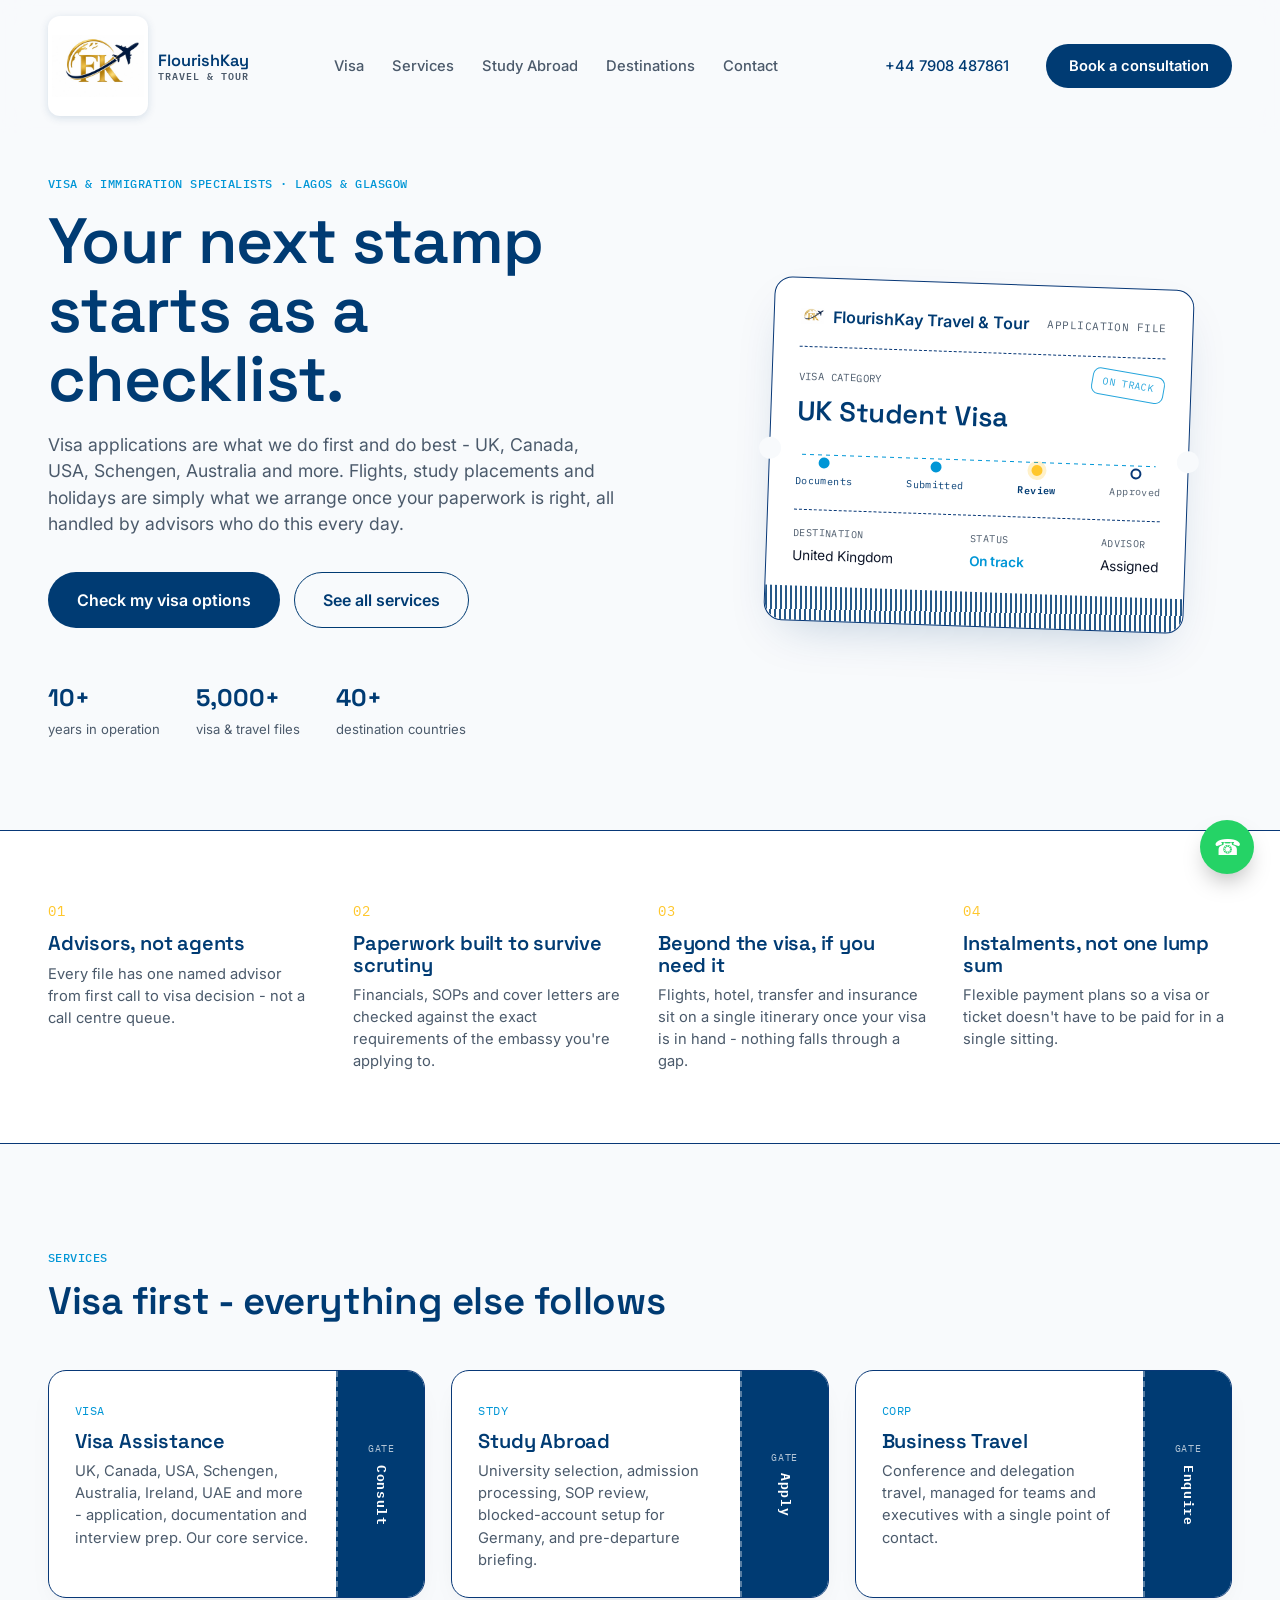
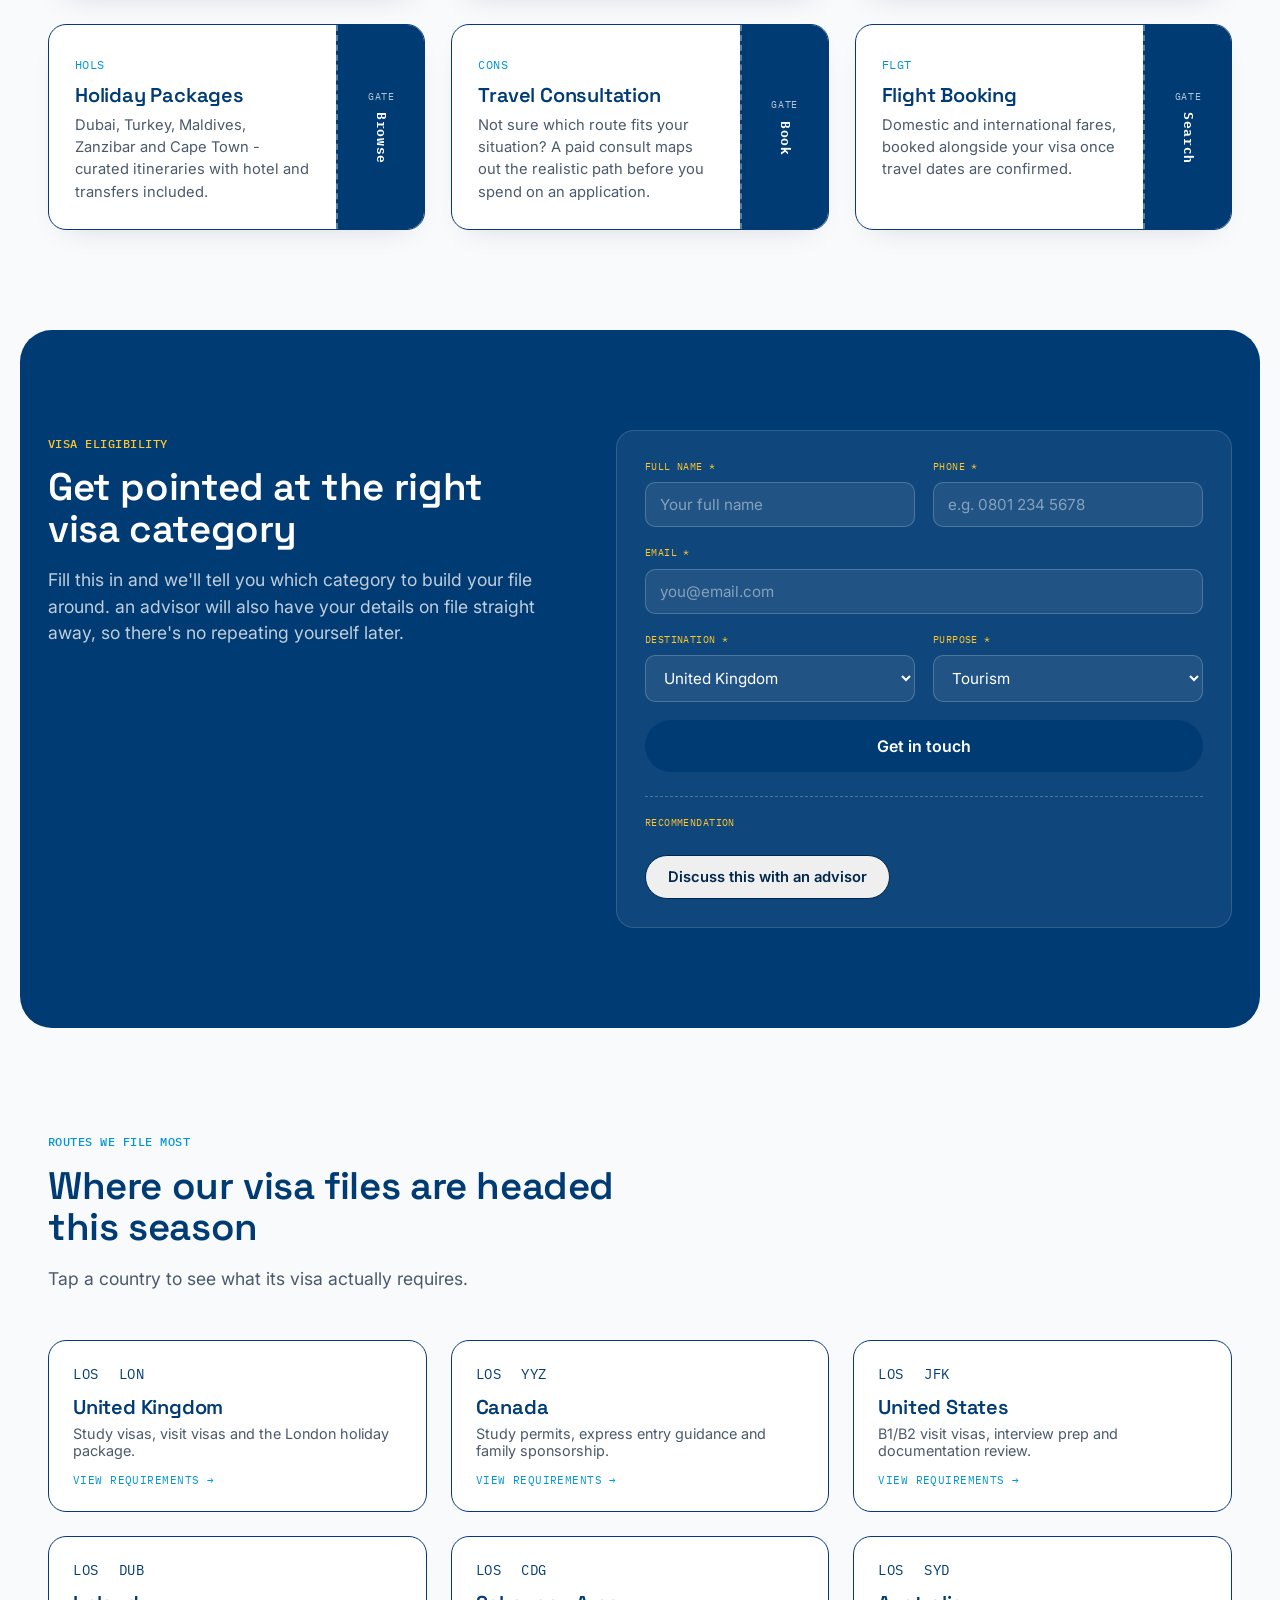
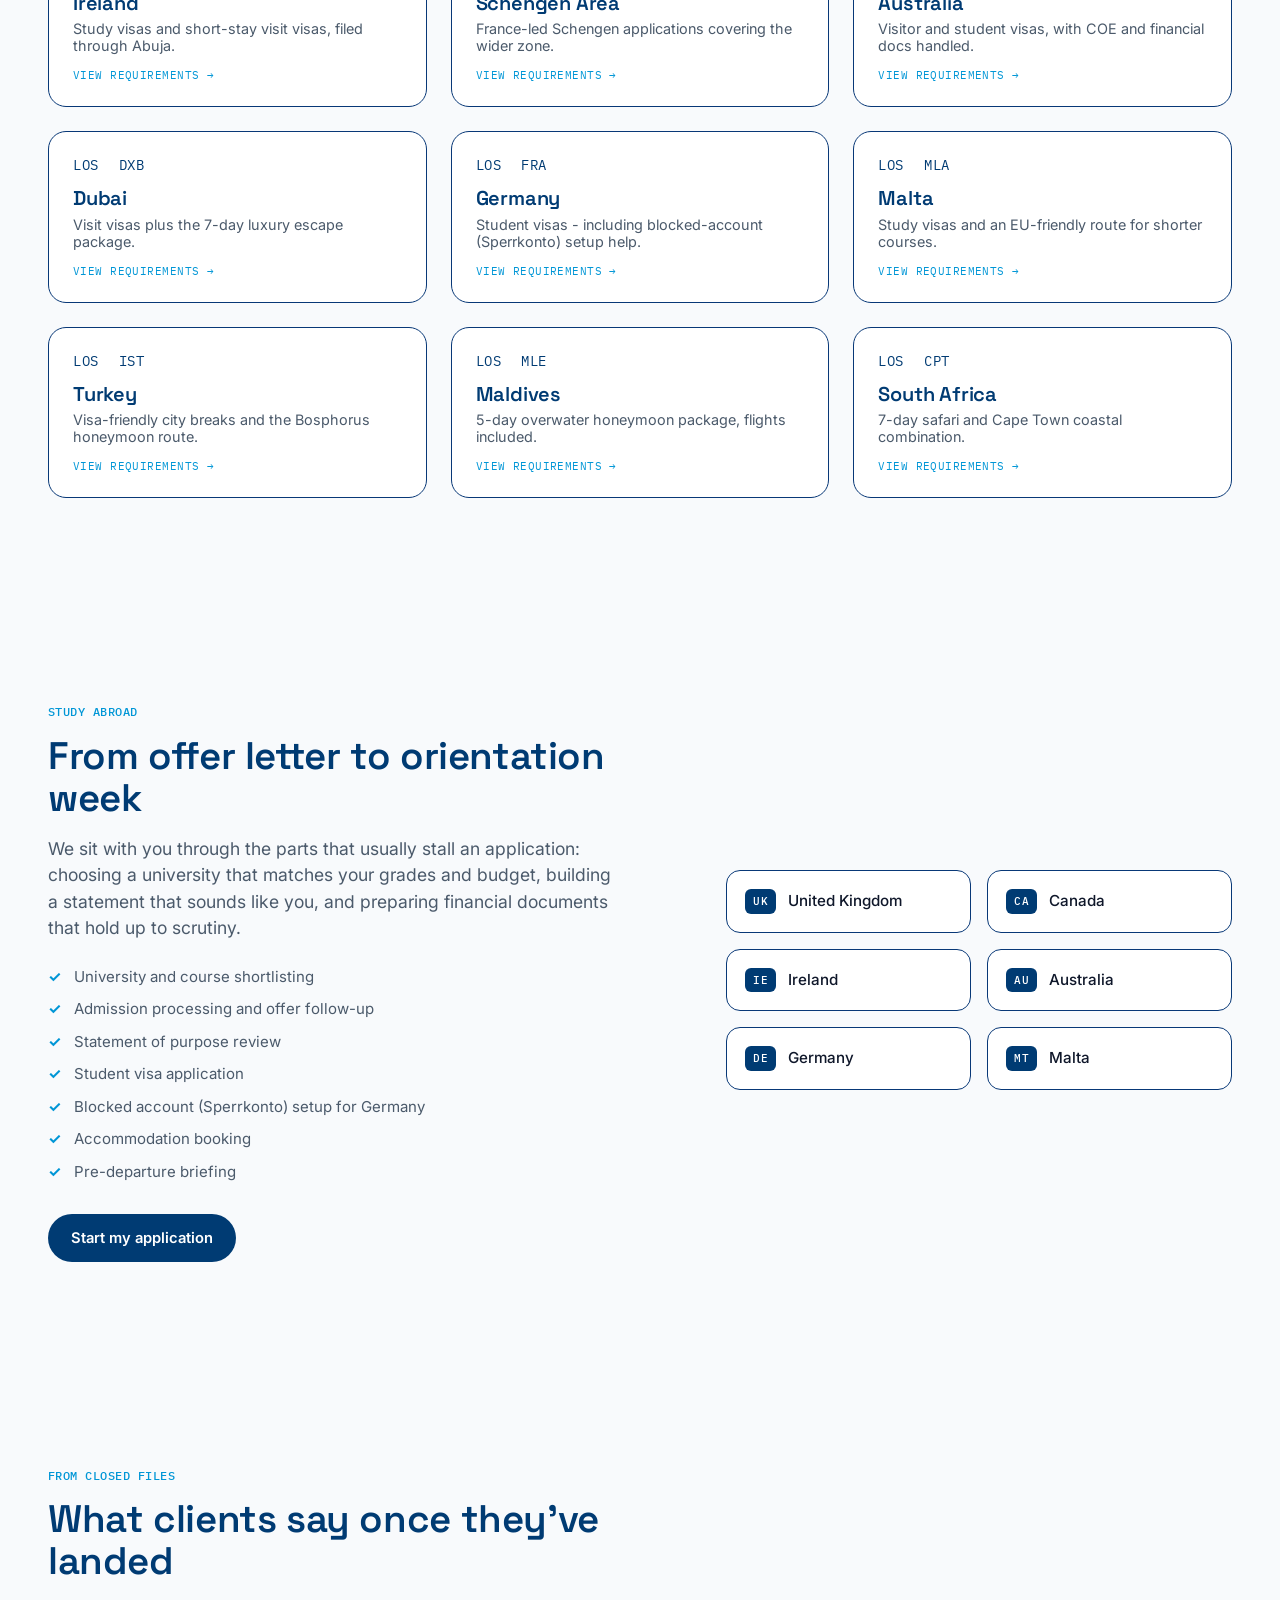
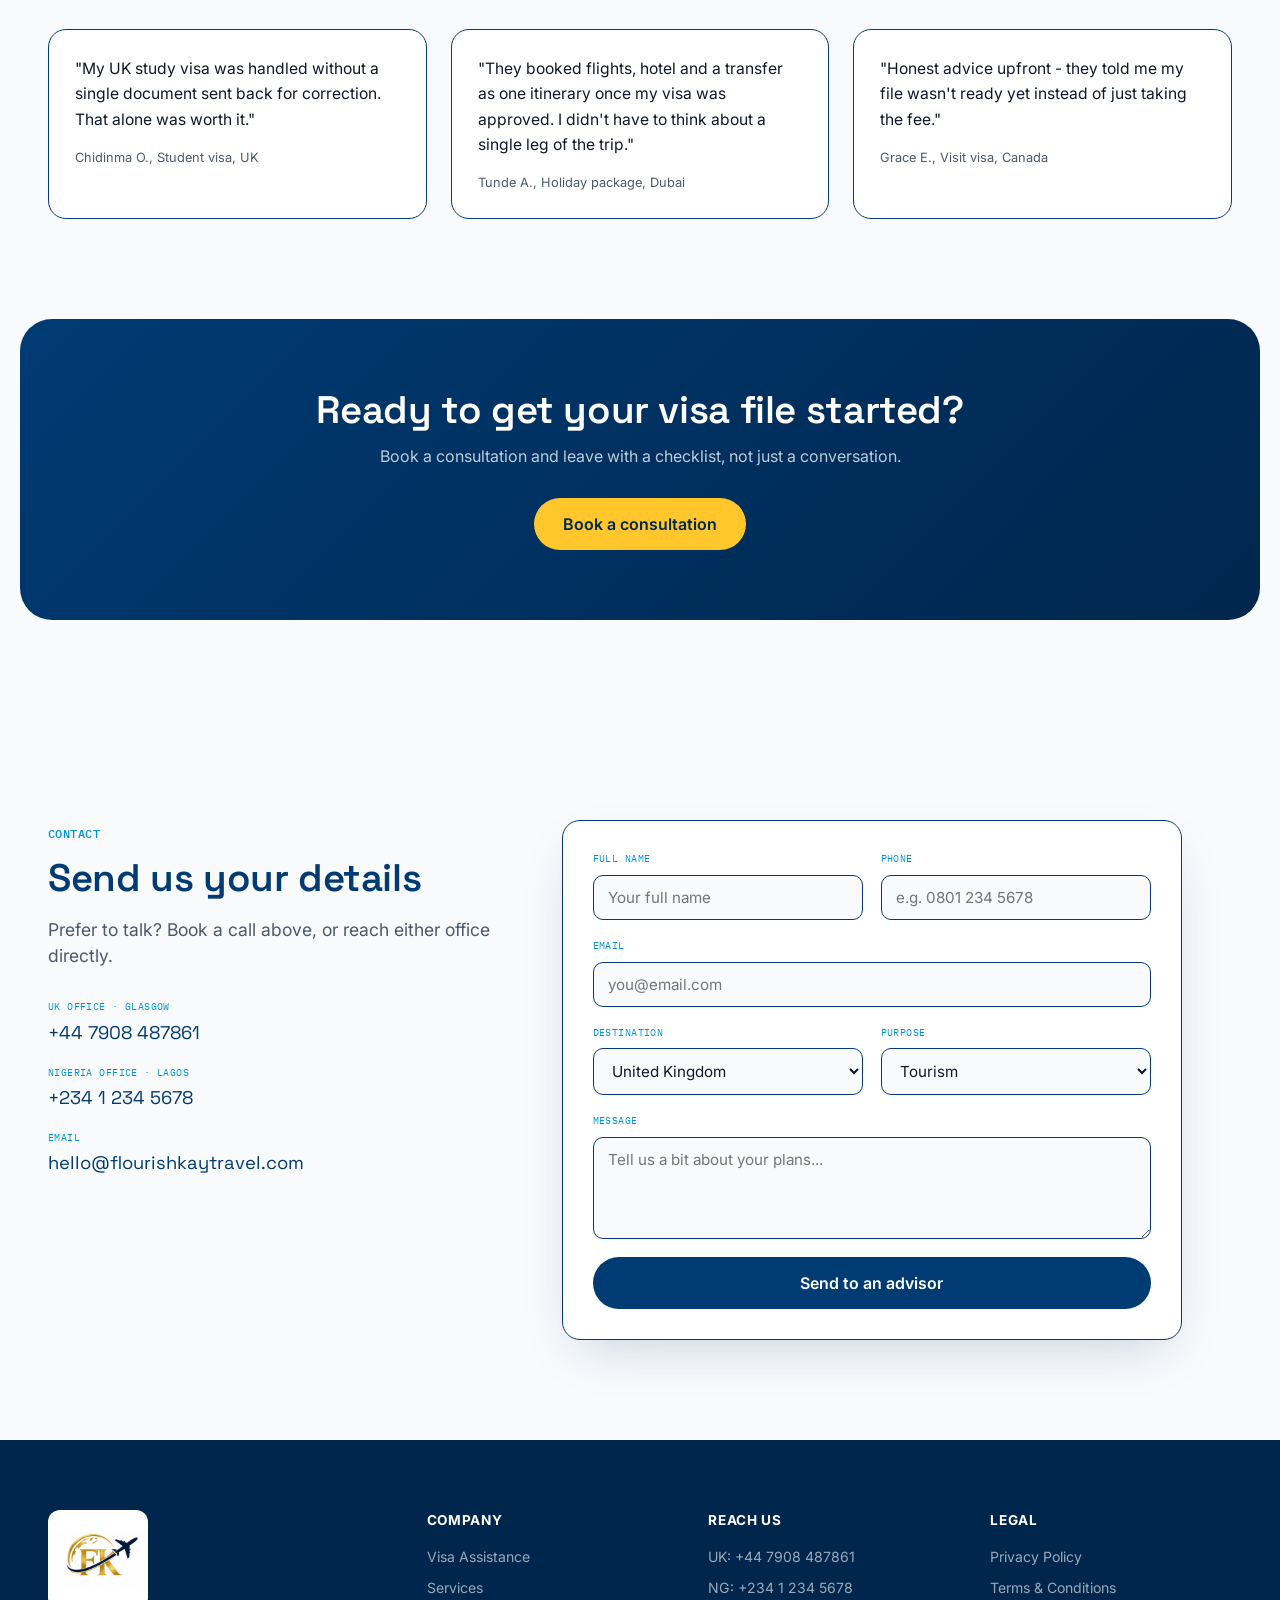
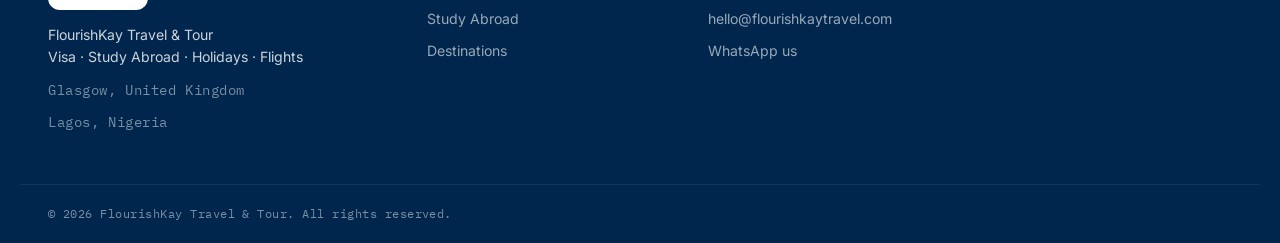
==== commit a248e186: "Add files via upload" ====
--- a/index.html
+++ b/index.html
@@ -537,8 +537,8 @@
 
     <div>
       <h4>Legal</h4>
-      <a href="#">Privacy Policy</a>
-      <a href="#">Terms &amp; Conditions</a>
+      <a href="terms-and-privacy.html">Privacy Policy</a>
+      <a href="terms-and-privacy.html">Terms &amp; Conditions</a>
     </div>
   </div>
   <div class="wrap footer-bottom mono small">
@@ -558,4 +558,4 @@
 
 <script src="script.js"></script>
 </body>
-</html>
+</html>
--- a/style.css
+++ b/style.css
@@ -13,7 +13,8 @@
   --paper:#FFFFFF;
   --ink:#0F172A;
   --ink-soft:#4B5A6B;
-  --line:#E2E8F0;
+  --line:#083877;
+  --Blue: #131370;
 
   --font-display:'Space Grotesk', system-ui, sans-serif;
   --font-body:'Inter', -apple-system, BlinkMacSystemFont, 'Segoe UI', sans-serif;
@@ -87,12 +88,12 @@
   border-bottom:1px solid transparent; transition:border-color .3s ease, background .3s ease;
 }
 .site-header.scrolled{ border-color:var(--line); background:rgba(255,255,255,.92); }
-.header-inner{ display:flex; align-items:center; justify-content:space-between; padding:16px 28px; gap:20px; }
+.header-inner{ display:flex; align-items:center; justify-content:space-between; padding:16px 28px; gap:20px; flex-wrap:nowrap; }
 
 .brand{ display:flex; align-items:center; gap:10px; }
 .brand-mark-img{
-  width:42px; height:42px; border-radius:10px; object-fit:contain;
-  background:#fff; padding:3px; box-shadow:0 2px 8px rgba(0,59,115,.15);
+  width:100px; height:100px; border-radius:12px; object-fit:contain; flex-shrink:0;
+  background:#fff; padding:4px; box-shadow:0 2px 8px rgba(0,59,115,.15);
 }
 .brand-word{ font-family:var(--font-display); font-weight:600; color:var(--navy); display:flex; flex-direction:column; line-height:1.1; font-size:1.02rem; }
 .brand-word em{ font-style:normal; font-family:var(--font-mono); font-size:.62rem; letter-spacing:.1em; color:var(--ink-soft); text-transform:uppercase; }
@@ -102,8 +103,8 @@
 .main-nav a:hover{ color:var(--navy); }
 
 .header-actions{ display:flex; align-items:center; gap:14px; }
-.nav-toggle{ display:none; flex-direction:column; gap:5px; background:none; border:none; cursor:pointer; padding:4px; }
-.nav-toggle span{ width:22px; height:2px; background:var(--navy); display:block; }
+.nav-toggle{ display:none; flex-direction:column; justify-content:center; gap:5px; background:none; border:none; cursor:pointer; padding:4px; flex-shrink:0; }
+.nav-toggle span{ width:22px; height:2px; background:var(--navy); display:block; flex-shrink:0; }
 
 /* Hero */
 .hero{ padding:170px 0 90px; overflow:hidden; }
@@ -180,9 +181,10 @@
 .ticket{
   display:flex; background:var(--paper); border-radius:var(--radius); overflow:hidden;
   border:1px solid var(--line); box-shadow:0 12px 30px -18px rgba(15,23,42,.18);
-  transition:transform .25s ease, box-shadow .25s ease;
-}
-.ticket:hover{ transform:translateY(-5px); box-shadow:0 22px 40px -18px rgba(0,59,115,.28); }
+  transition:transform .25s ease, box-shadow .25s ease, border-color .25s ease;
+}
+.ticket:hover{ transform:translateY(-5px); border-color:var(--ocean); box-shadow:0 22px 40px -18px rgba(0,150,214,.35); }
+.ticket:hover .ticket-stub{ background:var(--ocean); border-left-color:rgba(255,255,255,.4); }
 .ticket-main{ flex:1; padding:26px; }
 .ticket-code{ color:var(--ocean); font-size:.75rem; }
 .ticket-main h3{ margin:10px 0 8px; }
@@ -191,11 +193,10 @@
   width:88px; flex-shrink:0; background:var(--navy); color:#fff;
   display:flex; flex-direction:column; align-items:center; justify-content:center; gap:8px;
   border-left:2px dashed rgba(255,255,255,.35); position:relative;
+  transition:background .25s ease, border-color .25s ease;
 }
 .ticket-stub span{ font-size:.6rem; opacity:.7; }
 .ticket-stub strong{ font-size:.82rem; writing-mode:vertical-rl; text-orientation:mixed; }
-.ticket-featured{ border-color:var(--ocean); box-shadow:0 16px 34px -18px rgba(0,150,214,.4); }
-.ticket-featured .ticket-stub{ background:var(--ocean); border-left-color:rgba(255,255,255,.4); }
 
 /* Visa checker */
 .visa{ background:var(--navy); color:#fff; border-radius:32px; margin:0 20px; }
@@ -217,8 +218,8 @@
 .visa-form select option{ color:#0F172A; }
 .visa-result{ margin-top:6px; padding-top:18px; border-top:1px dashed rgba(255,255,255,.25); display:flex; flex-direction:column; gap:12px; }
 .visa-result p{ font-family:var(--font-display); font-size:1.15rem; }
-.visa-result .btn-outline{ border-color:#fff; color:#fff; align-self:flex-start; }
-.visa-result .btn-outline:hover{ background:#fff; color:var(--navy); }
+.visa-result .btn-outline{ border-color:var(--navy-deep); color:var(--navy-deep); align-self:flex-start; }
+.visa-result .btn-outline:hover{ background:var(--gold); color:var(--navy-deep); }
 
 /* Destinations */
 .route-grid{ display:grid; grid-template-columns:repeat(3,1fr); gap:24px; }
@@ -302,9 +303,9 @@
 /* Footer */
 .site-footer{ background:var(--navy-deep); color:rgba(255,255,255,.8); padding:70px 0 0; }
 .footer-grid{ display:grid; grid-template-columns:1.4fr 1fr 1fr 1fr; gap:40px; padding-bottom:50px; }
-.footer-brand-img{ width:52px; height:52px; border-radius:10px; object-fit:contain; background:#fff; padding:4px; }
+.footer-brand-img{ width:100px; height:100px; border-radius:12px; object-fit:contain; background:#fff; padding:5px; }
 .footer-brand p{ margin-top:14px; font-size:.88rem; line-height:1.6; }
-.footer-brand .small{ margin-top:10px; opacity:.6; }
+.footer-brand .small{ margin-top:10px; opacity:.6; align-items: center;}
 .footer-grid h4{ color:#fff; font-size:.85rem; margin-bottom:16px; text-transform:uppercase; letter-spacing:.05em; }
 .footer-grid div a{ display:block; font-size:.88rem; margin-bottom:10px; opacity:.75; transition:opacity .2s; }
 .footer-grid div a:hover{ opacity:1; }
@@ -366,7 +367,8 @@
 
 @media (max-width:720px){
   .main-nav{ position:fixed; top:72px; left:0; right:0; background:var(--paper); flex-direction:column;
-    padding:20px 28px; gap:18px; border-bottom:1px solid var(--line); transform:translateY(-140%); transition:transform .3s ease; }
+    padding:20px 28px; gap:18px; border-bottom:1px solid var(--line); transform:translateY(-140%); transition:transform .3s ease;
+    z-index:800; max-height:calc(100vh - 72px); overflow-y:auto; }
   .main-nav.open{ transform:translateY(0); }
   .nav-toggle{ display:flex; }
   .header-actions .btn-ghost{ display:none; }
@@ -377,3 +379,13 @@
   .cta-band{ margin:0 12px 70px; padding:50px 24px; }
   .visa{ margin:0 12px; }
 }
+
+@media (max-width:480px){
+  .header-inner{ padding:12px 16px; gap:8px; }
+  .brand{ gap:8px; min-width:0; }
+  .brand-mark-img{ width:44px; height:44px; }
+  .brand-word{ font-size:.82rem; }
+  .brand-word em{ font-size:.52rem; }
+  .header-actions{ gap:8px; }
+  .header-actions .btn-primary{ padding:10px 14px; font-size:.78rem; white-space:nowrap; }
+}
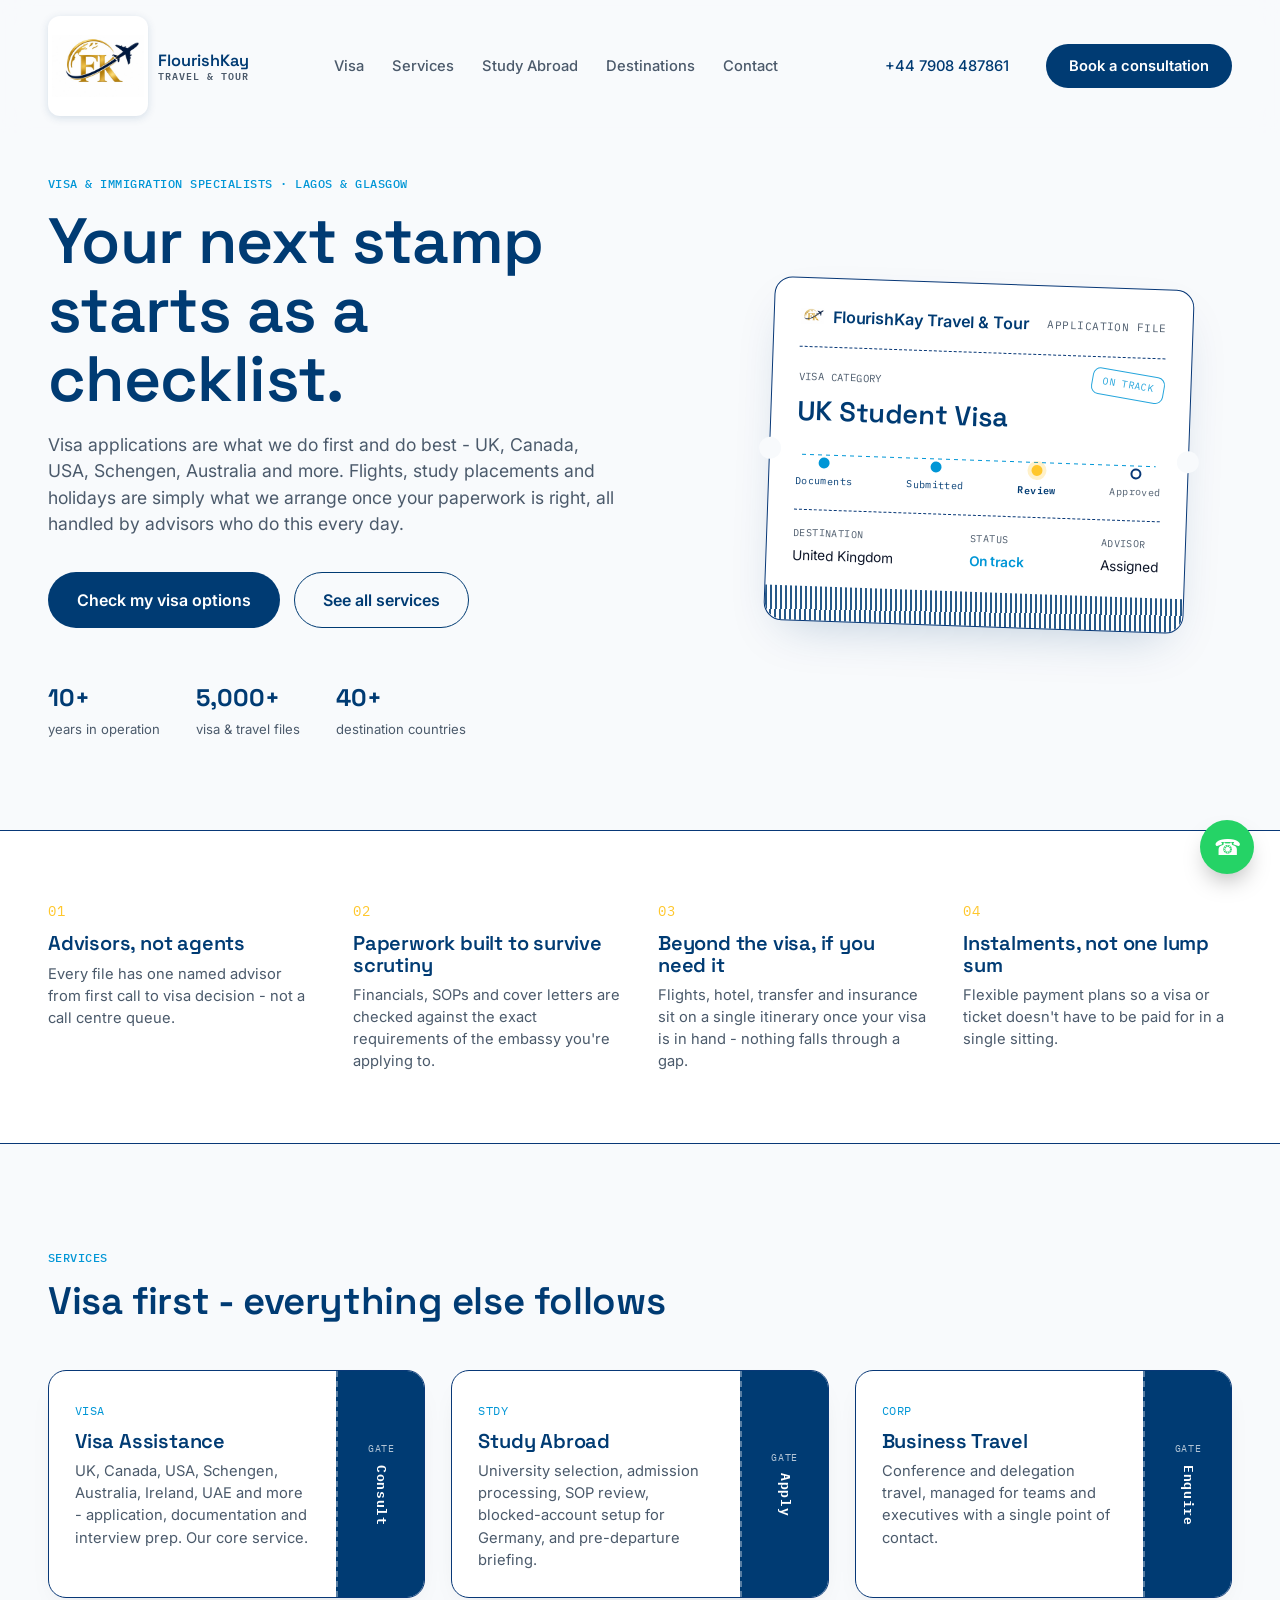
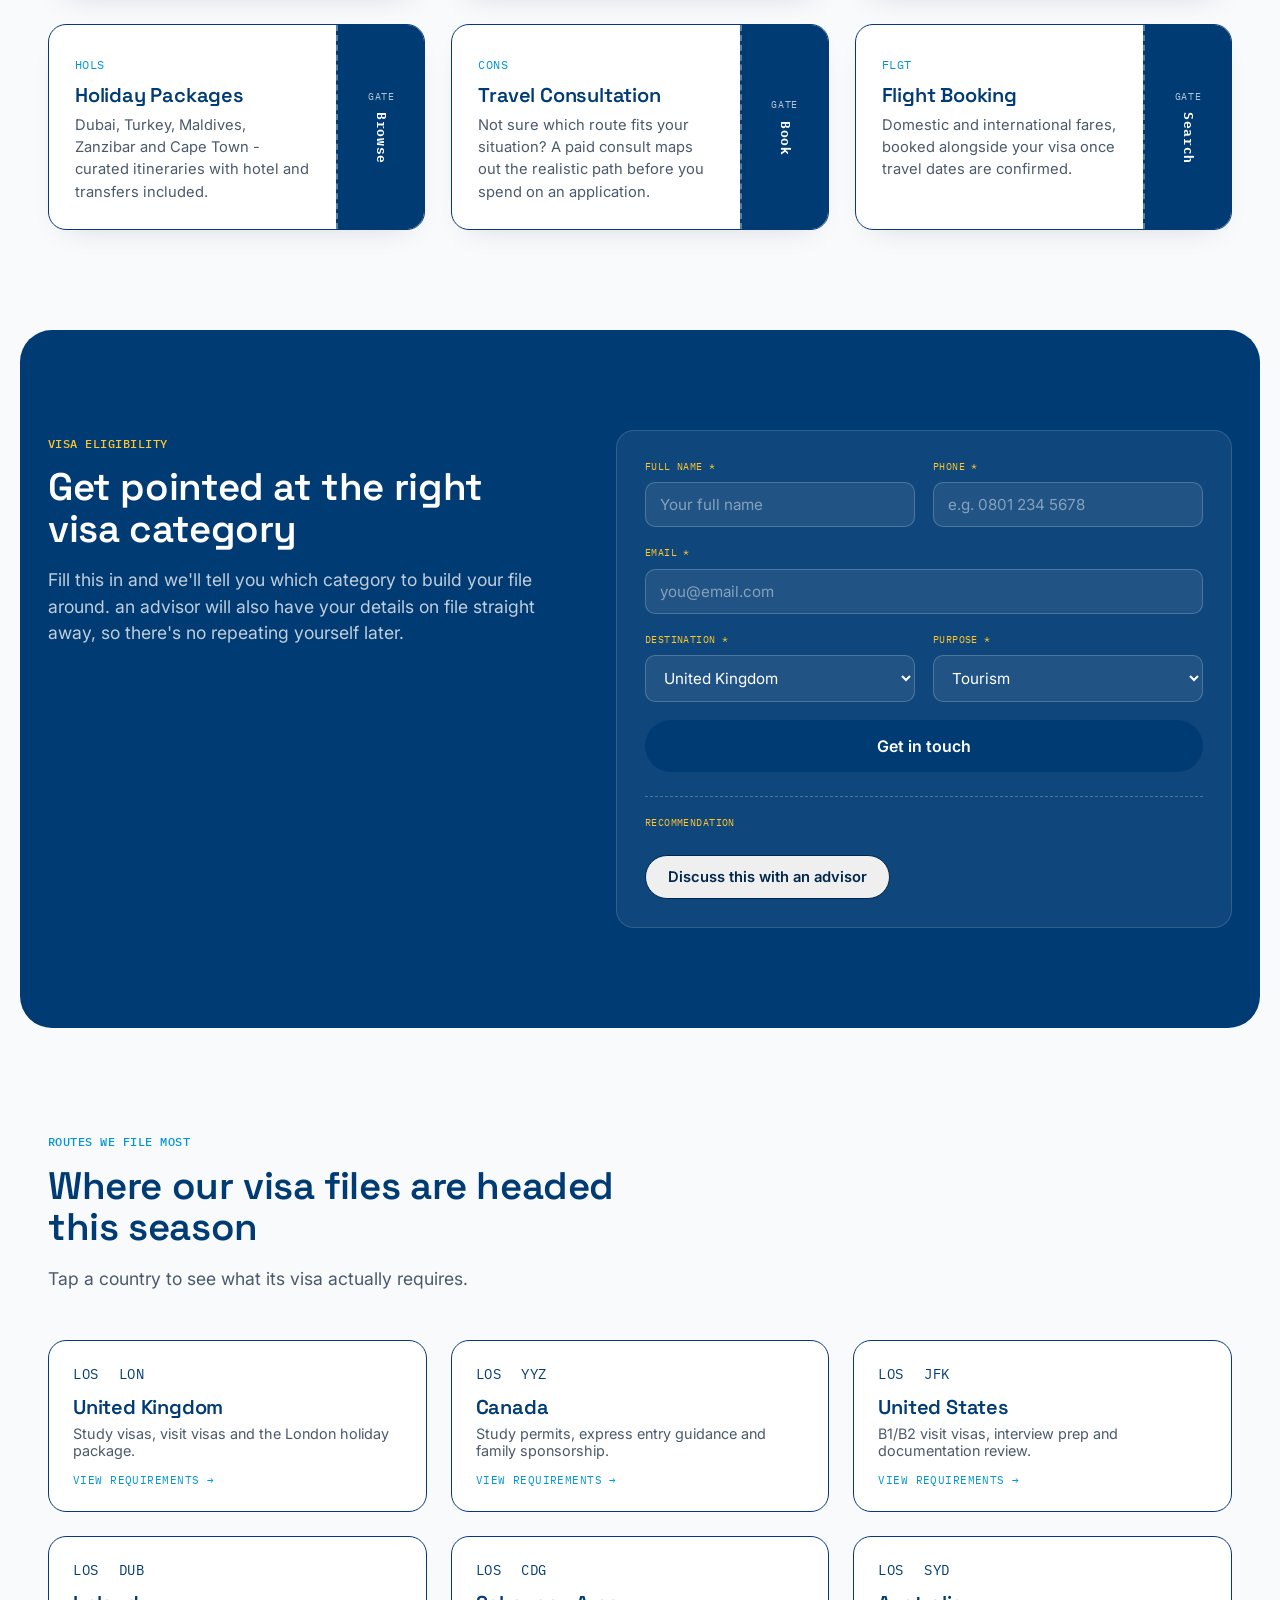
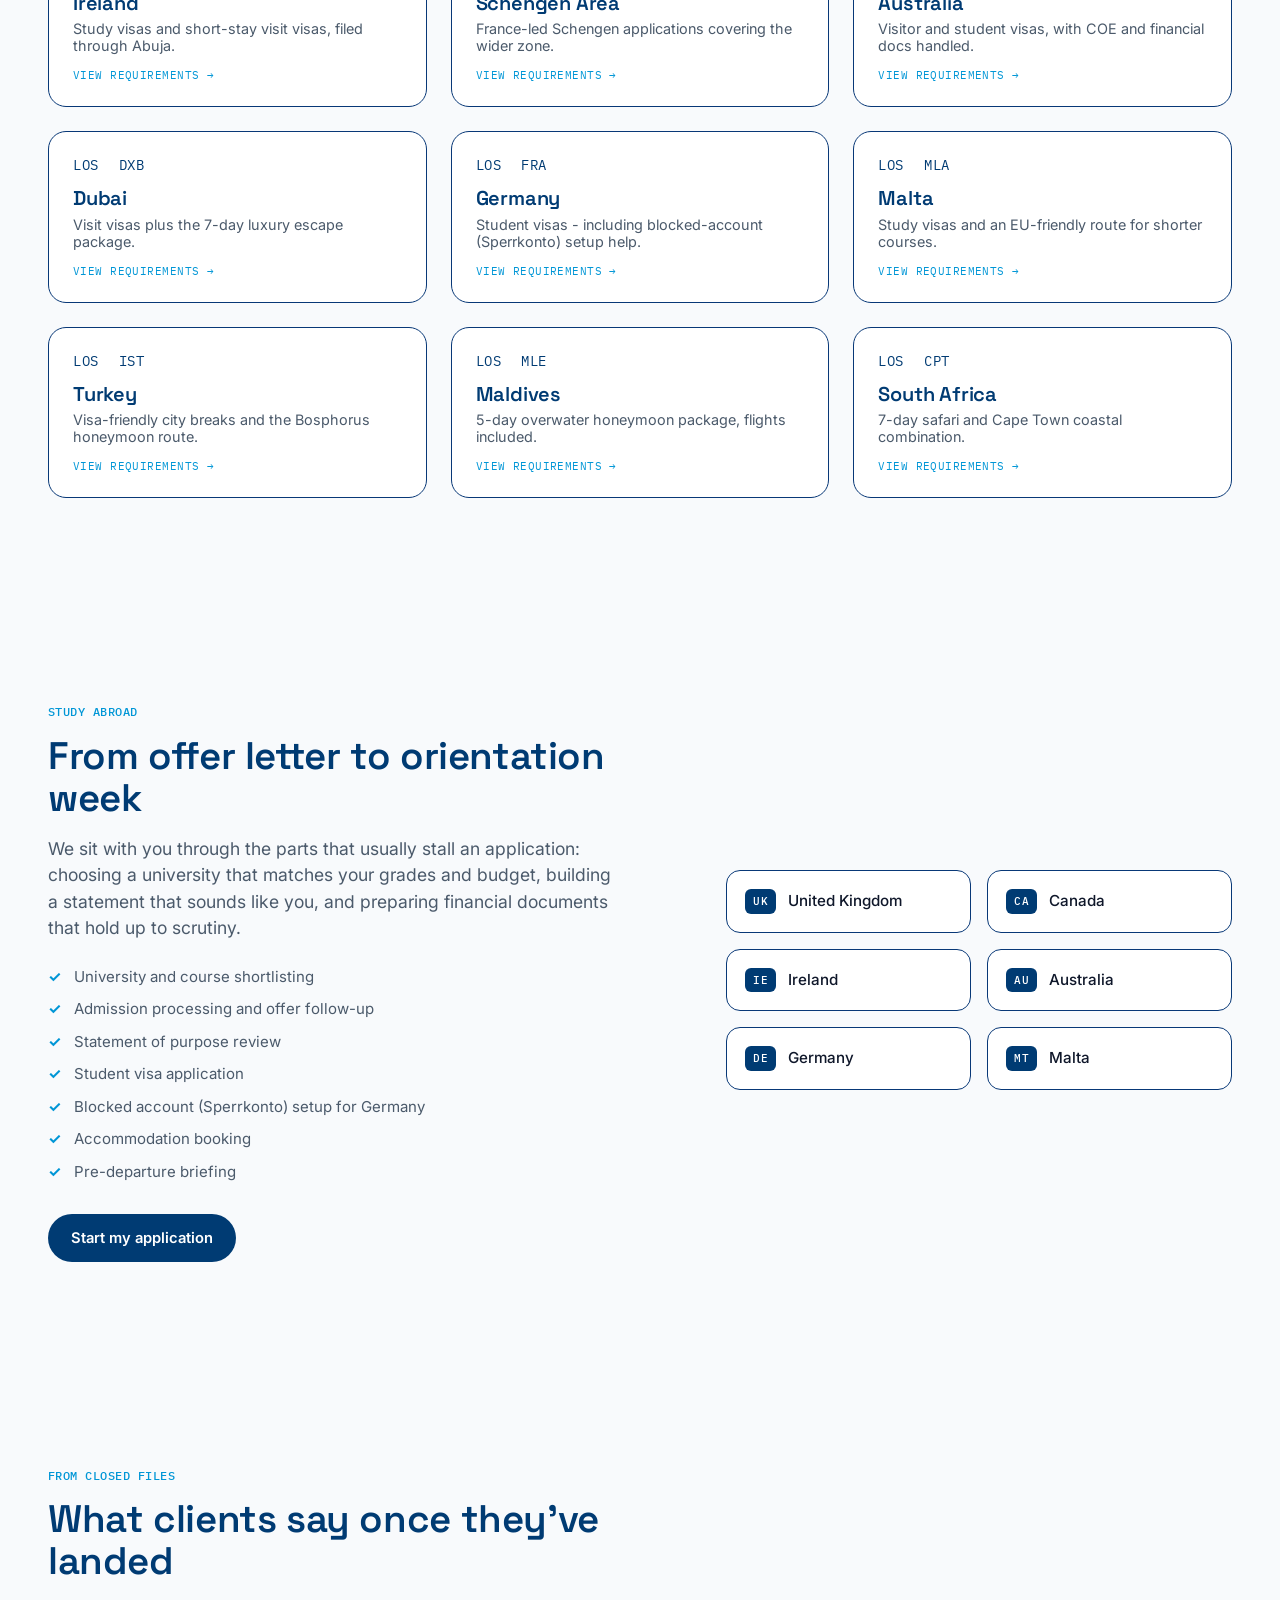
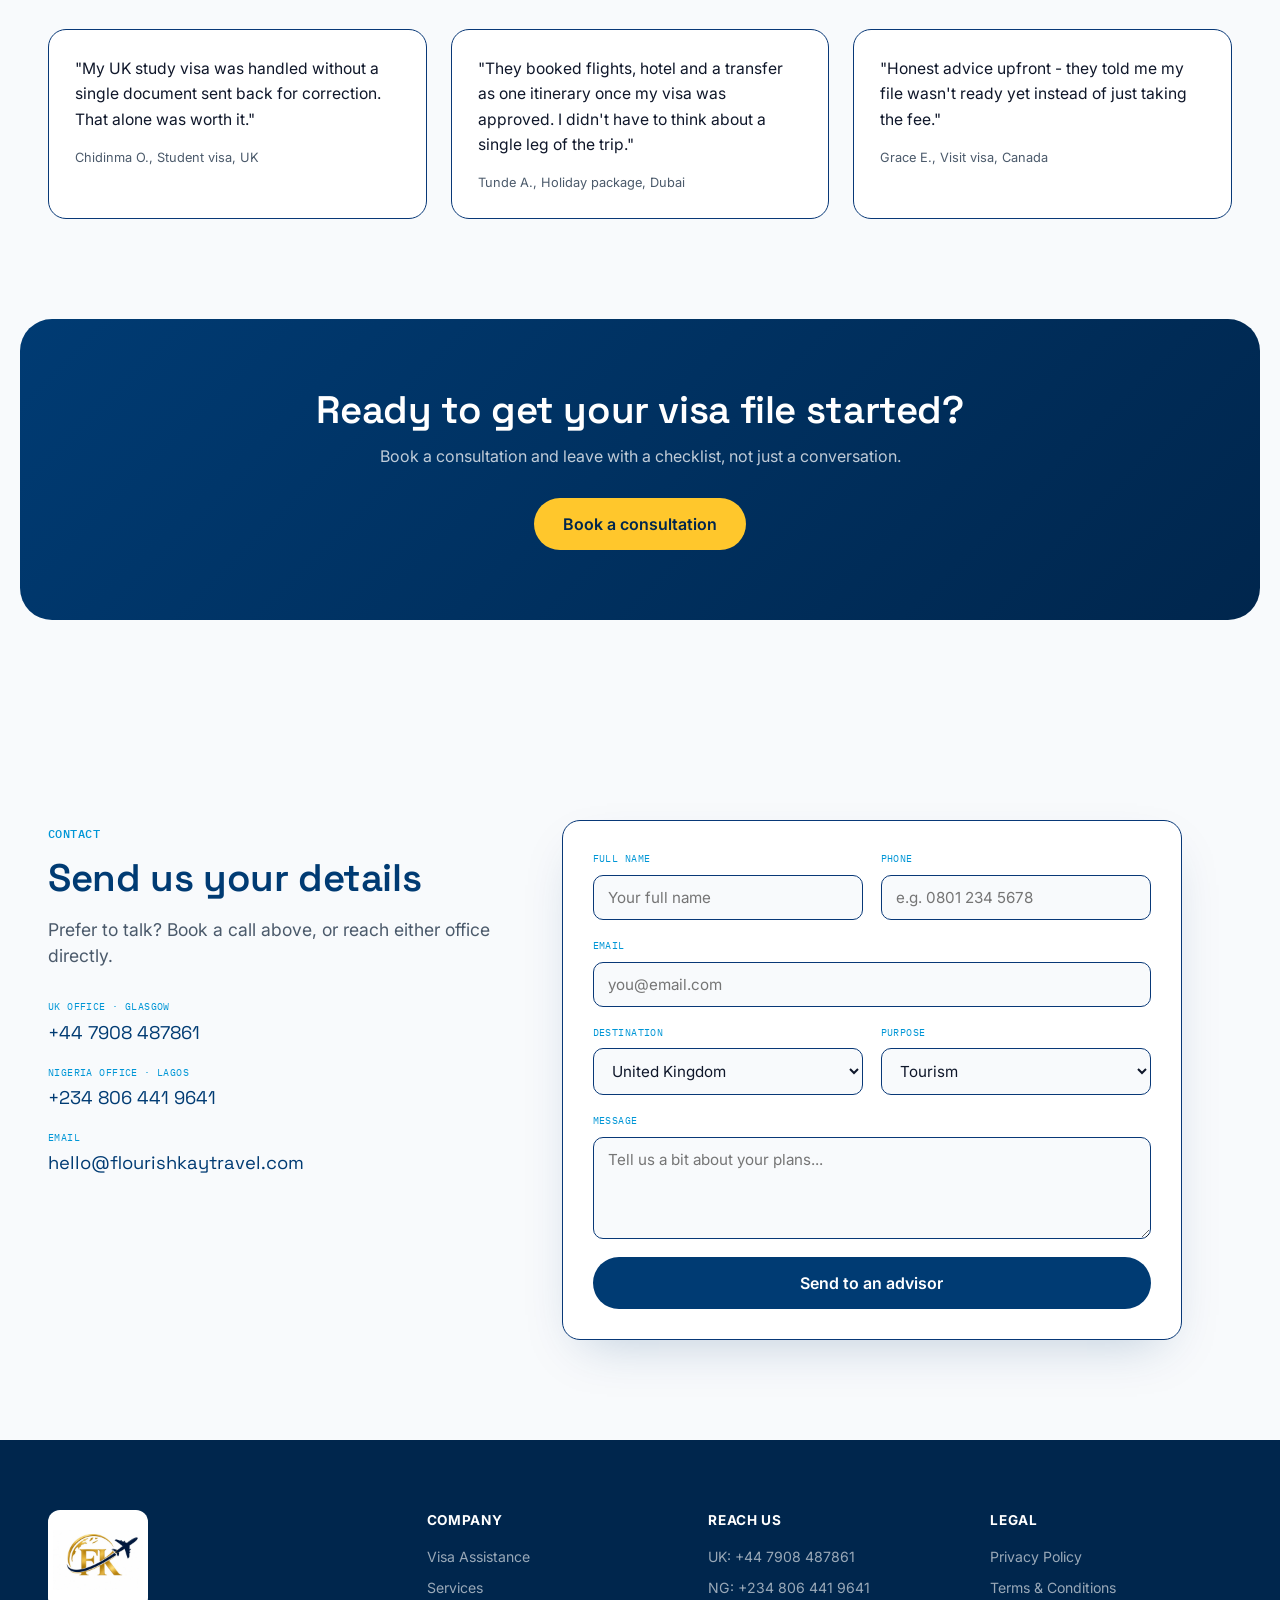
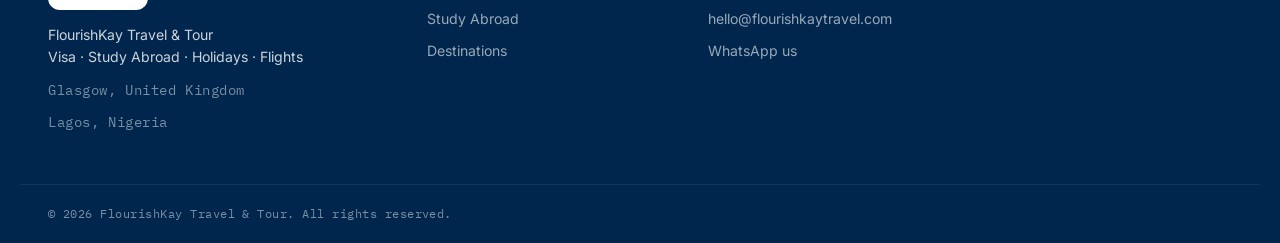
==== commit 057b4dbe: "Update Nigeria office contact number" ====
--- a/index.html
+++ b/index.html
@@ -440,7 +440,7 @@
           </div>
           <div>
             <span class="mono label">NIGERIA OFFICE · LAGOS</span>
-            <a href="tel:+2341234568">+234 1 234 5678</a>
+            <a href="tel:+2341234568">+234 806 441 9641</a>
           </div>
           <div>
             <span class="mono label">EMAIL</span>
@@ -530,7 +530,7 @@
     <div>
       <h4>Reach us</h4>
       <a href="tel:+447908487861">UK: +44 7908 487861</a>
-      <a href="tel:+2341234568">NG: +234 1 234 5678</a>
+      <a href="tel:+2341234568">NG: +234 806 441 9641</a>
       <a href="mailto:hello@flourishkaytravel.com">hello@flourishkaytravel.com</a>
       <a href="https://wa.me/447908487861" target="_blank" rel="noopener">WhatsApp us</a>
     </div>
@@ -558,4 +558,4 @@
 
 <script src="script.js"></script>
 </body>
-</html>+</html>
